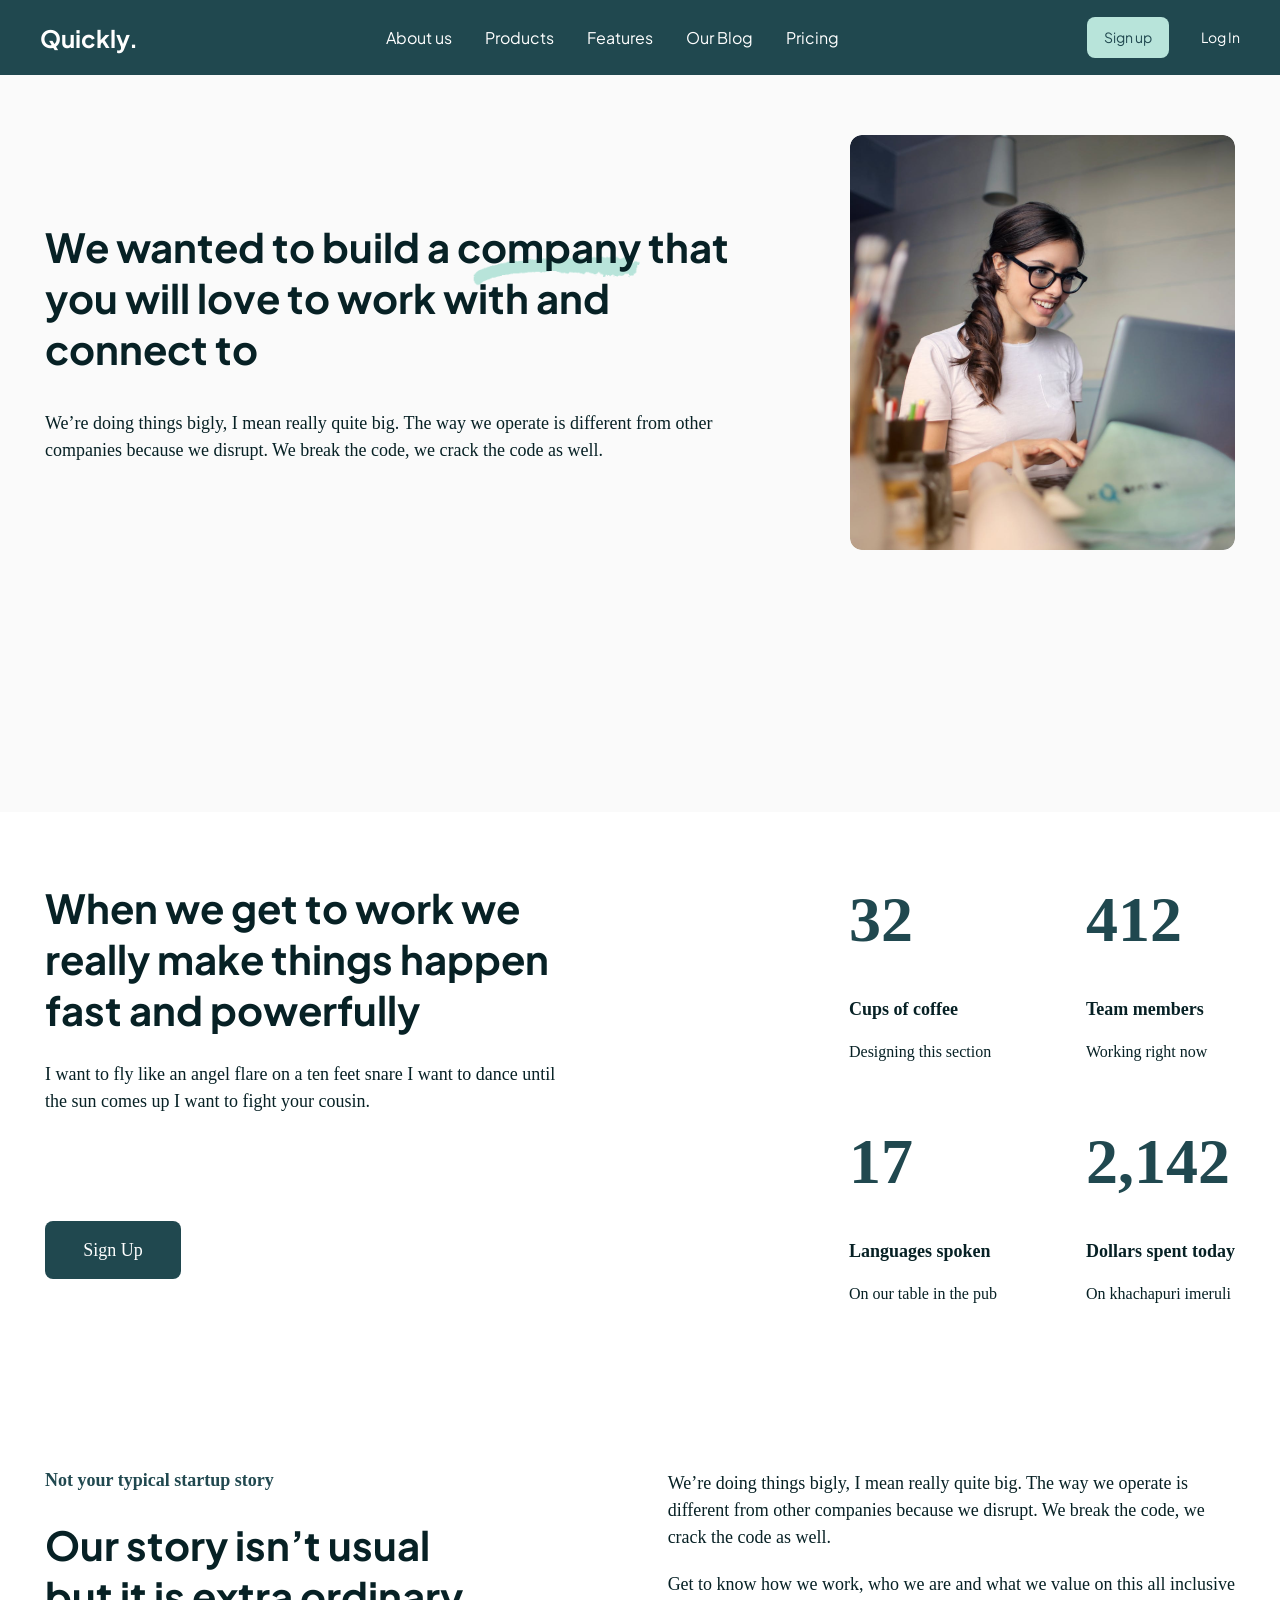
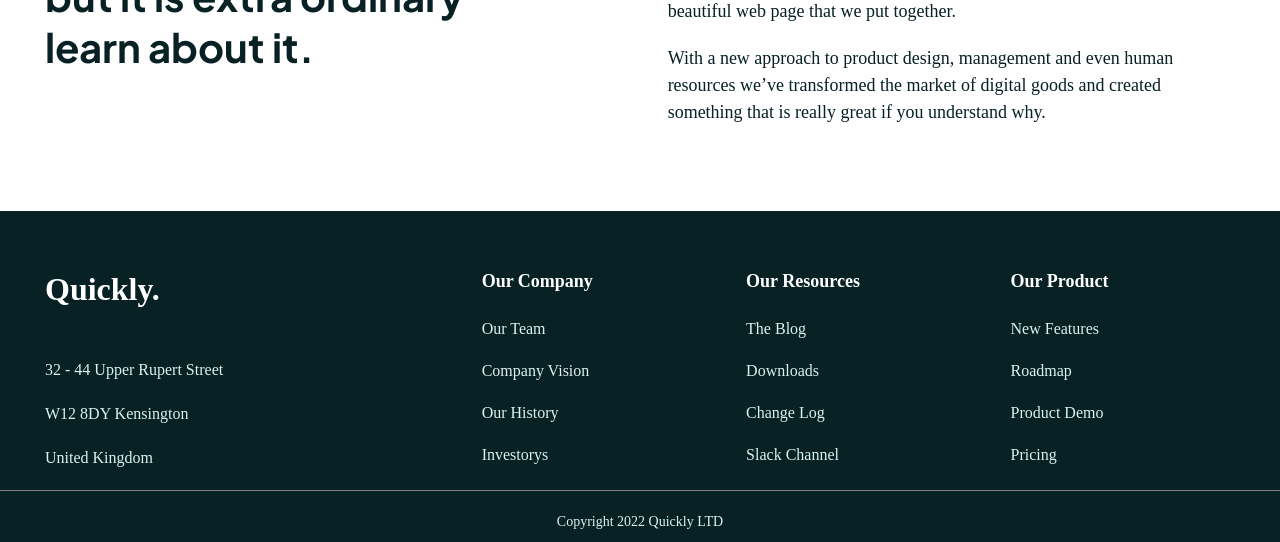
==== about_us.html @ c5768894 "add/last_rectangle" ====
<!DOCTYPE html>
<html lang="en">
<head>
    <meta charset="UTF-8">
    <meta name="viewport" content="width=device-width, initial-scale=1.0">
    <title>About Us</title>
    <link rel="stylesheet" href="./assets/styles/index.css">
    <link rel="stylesheet" href="./assets/styles/scc/about_us.css">
    <link rel="stylesheet" href="./assets/styles/media_about.css">
</head>
<body>
    <header class="header" id="header">
      <div class="header_container flex">
        <a href="./index.html" class="header_logo">Quickly.</a>
        <nav class="header_nav">
          <ul class="header_menu flex">
            <li class="header_link"><a href="./about_us.html" >About us</a></li>
            <li class="header_link"><a href="#" >Products</a></li>
            <li class="header_link"><a href="./feature.html" >Features</a></li>
            <li class="header_link"><a href="#">Our Blog</a></li>
            <li class="header_link"><a href="./pricing.html" >Pricing</a></li>
          </ul>
        </nav>
        <div>
            <button class="header_signup_btn"><a href="./sign_up.html" >Sign up</a></button>
            <button class="header_login_btn"><a href="./sign_in.html" >Log In</a></button>
        </div>
      </div>
    </header>

    <main>
        <section class="hero">
            <div class="container">
                 <div class="hero_content">
                    <h1 class="second_title">We wanted to build a <span class="underline">company</span> that you will love to work with and connect to</h1>
                    <p class="hero_desc">We’re doing things bigly, I mean really quite big. The way we operate is different from other companies because we disrupt. We break the code, we crack the code as well. </p>
                </div>
                <img class="hero_img" src="./assets/media/hero_image.webp" alt="image oh girl with laptop in cafe">
            </div>
        </section>
        <section class="divider">
            <div class="divider_img">
            </div>
        </section>
        <section class="stats">
            <div class="container">
                <div class="stats_content">
                    <div class="stats_text">
                        <h2 class="second_title">When we get to work we really make things happen fast and powerfully</h2>
                        <p class="stats_descript">I want to fly like an angel flare on a ten feet snare I want to dance until the sun comes up I want to fight your cousin.</p>
                        <button class="stats_btn">Sign Up</button>
                    </div>
                    <div class="stats_numbers">
                        <div class="stat">
                            <p class="stat_number">32</p>
                            <p class="stat_title">Cups of coffee</p>
                            <p class="stat_desc">Designing this section</p>
                        </div>
                        <div class="stat">
                            <p class="stat_number">412</p>
                            <p class="stat_title">Team members</p>
                            <p class="stat_desc">Working right now</p>
                        </div>
                        <div class="stat">
                            <p class="stat_number">17</p>
                            <p class="stat_title">Languages spoken</p>
                            <p class="stat_desc">On our table in the pub</p>
                        </div>
                        <div class="stat">
                            <p class="stat_number">2,142</p>
                            <p class="stat_title">Dollars spent today</p>
                            <p class="stat_desc">On khachapuri imeruli</p>
                        </div>
                    </div>
                </div>
            </div>
        </section>
        <section class="heading">
            <div class="container">
                <div class="heading_subject">
                    <div class="text_left">
                        <p class="head_story">Not your typical startup story</p>
                        <h2 class="second_title">Our story isn’t usual
                            but it is extra ordinary
                            learn about it.
                        </h2>
                    </div>

                    <div class="text_right">
                        <p>We’re doing things bigly, I mean really quite big. The way we operate is <br>different from other companies because we disrupt. We break the code, we <br>crack the code as well.</p>
                        <p>Get to know how we work, who we are and what we value on this all inclusive <br>beautiful web page that we put together.</p>
                        <p>With a new approach to product design, management and even human <br>resources we’ve transformed the market  of digital goods and created <br>something that is really great if you understand why.</p>
                    </div>
                </div>
            </div>
        </section>
        <section class="mood_gallery">
            
        </section>
    </main>


       <footer class="footer" id="footer">
                <div class="container footer__container">
                    <div class="footer__info">
                        <a href="#" class="footer__logo">
                        Quickly.
                        </a>
                        <p class="footer__address">32  - 44 Upper Rupert Street</p>
                        <p class="footer__address">W12 8DY Kensington</p>
                        <p class="footer__address">United Kingdom</p>
                    </div>
                    <div class="footer__links">
                        <div class="footer__columns">
                        <h4 class="footer__title">Our Company</h4>
                        <ul class="footer__list">
                            <li class="footer__item"><a href="#">Our Team</a></li>
                            <li class="footer__item"><a href="#">Company Vision</a></li>
                            <li class="footer__item"><a href="#">Our History</a></li>
                            <li class="footer__item"><a href="#">Investorys</a></li>
                          
                        </ul>
                        </div>
                              <div class="footer__columns">
                        <h4 class="footer__title">Our Resources</h4>
                        <ul class="footer__list">
                            <li class="footer__item"><a href="#">The Blog</a></li>
                            <li class="footer__item"><a href="#">Downloads</a></li>
                            <li class="footer__item"><a href="#">Change Log</a></li>
                            <li class="footer__item"><a href="#">Slack Channel</a></li>
                          
                        </ul>
                        </div>
                        <div class="footer__columns">
                        <h4 class="footer__title">Our Product</h4>
                        <ul class="footer__list">
                            <li class="footer__item"><a href="#">New Features</a></li>
                            <li class="footer__item"><a href="#">Roadmap</a></li>
                            <li class="footer__item"><a href="#">Product Demo</a></li>
                            <li class="footer__item"><a href="#">Pricing</a></li>
                          
                        </ul>
                        </div>
                   
                    
                </div>
                 </div>
                    <div class="footer__bottom">
                        <p class="footer__copy">Copyright 2022 Quickly LTD</p>
                                   </div>
                               </footer>
</body>
</html>
---- assets/styles/index.css ----
@import url("./reset.css");
@import url("./font.css");
@import url("./var.css");
@import url("./scc/main.css");
/* @import url("./scc/home.css"); */
/* @import url("./scc/about_us.css"); */
/* @import url("./scc/pricing.css"); */
/* @import url("./scc/feature.css"); */
/* @import url("./scc/modals.css"); */
/* @import url("./media.css"); */
---- assets/styles/scc/about_us.css ----
/* ABOUT__US */

.hero {
    min-height: 70vh;
    background: var(--pale-grey);
}
.hero .container {
    display: flex;
    align-items: center;
    justify-content: space-between;
    gap: 120px;
    padding-top:60px;
}
.underline {
    position: relative;
    z-index: 1;
    display: inline-block;
}
.underline::after {
    content: "";
    position: absolute;
    left: 0;
    bottom: -30px;
    width: 202px;
    height: 63px;
    background-image: url('../../media/underline_text.svg');
    background-size: contain;
    background-repeat: no-repeat;
    z-index: -1;
}

.hero_desc {
    font-family: var(--font-family);
    font-weight: 400;
    font-size: 18px;
    line-height: 150%;
    color: var(--dark);
    padding-top: 36px;
}
.hero_img {
    /* padding-top: 60px; */
    border-radius: 12px;
    width: 385px;
    height: 415px;
}


.divider_img {
    position: relative;
    margin-top: 87px;
}
.divider_img::after {
    content: "";
    position: absolute;
    left: 0;
    bottom: -20px;
    width: 100%;
    height: 107px;
    background: var(--pale-grey);
    background-image: url('../../media/hero_divider.svg');
    background-size: cover;
    background-repeat: no-repeat;
}


.stats {
    padding: 90px 0 75px;
}
.stats_content {
    display: flex;
    justify-content: space-between;
    align-items: flex-start;
    gap:116px;
}

.stats_text {
    max-width: 520px;
    display: flex;
    flex-direction: column;
    gap: 26px;
}
.stats_descript {
    font-family: var(--font-family);
    font-weight: 400;
    font-size: 18px;
    line-height: 150%;
    color: var(--dark);
    margin-bottom: 80px;
}
.stats_btn{
    border-radius: 8px;
    width: 136px;
    height: 58px;
    background: var(--dark-green);
    font-family: var(--font-family);
    font-weight: 400;
    font-size: 18px;
    line-height: 150%;
    color: var(--white);
}
.stats_numbers {
    display: grid;
    grid-template-columns: repeat(2, 1fr);
    column-gap: 88px;
    row-gap: 60px;
}
.stat {
  display: flex;
  flex-direction: column;
  gap:8px;
}
.stat_number {
    font-family: var(--font-family);
    font-weight: 700;
    font-size: 64px;
    line-height: 120%;
    color: var(--dark-green);
    margin-bottom: 32px;
}
.stat_title {
    font-family: var(--font-family);
    font-weight: 700;
    font-size: 18px;
    color: var(--dark);
    margin-bottom: 12px;
}
.stat_desc {
    font-family: var(--font-family);
    font-weight: 400;
    font-size: 16px;
    line-height: 150%;
    color: var(--dark);
}


.heading {
    padding: 89px 0 85px ;
}
.heading_subject {
    display: flex;
    justify-content: space-between;
    align-items: flex-start;
    gap:37px;
}
.text_left {
    max-width: 450px;
    display: flex;
    flex-direction: column;
}
.head_story {
    font-family: var(--font-family);
    font-weight: 700;
    font-size: 18px;
    color: var(--dark-green);
    margin-bottom: 28px;
}
.text_right {
    max-width: 950px;
}
.text_right p {
    font-family: var(--font-family);
    font-weight: 400;
    font-size: 18px;
    line-height: 150%;
    color: var(--dark);
    margin-bottom:20px;
}
.text_right p:last-child {
    margin-bottom: 0;
}


/* ABOUT__US */
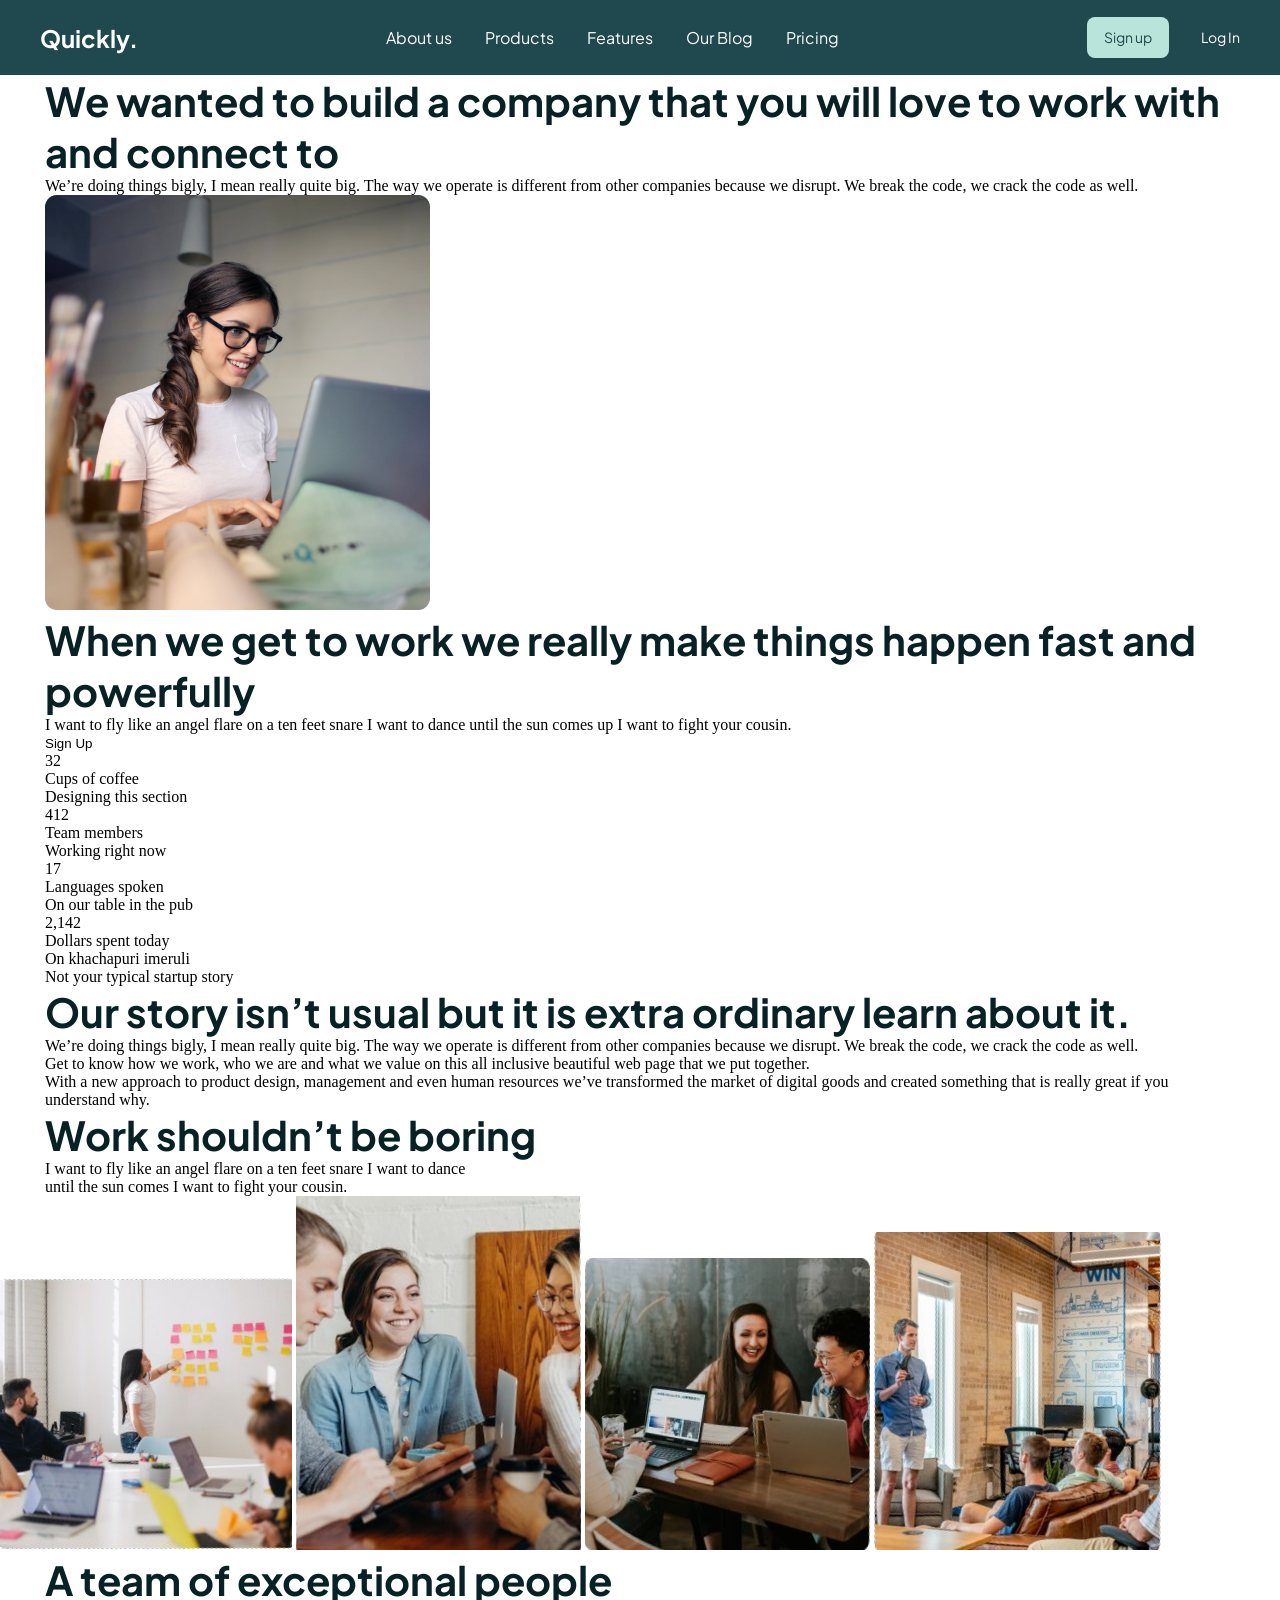
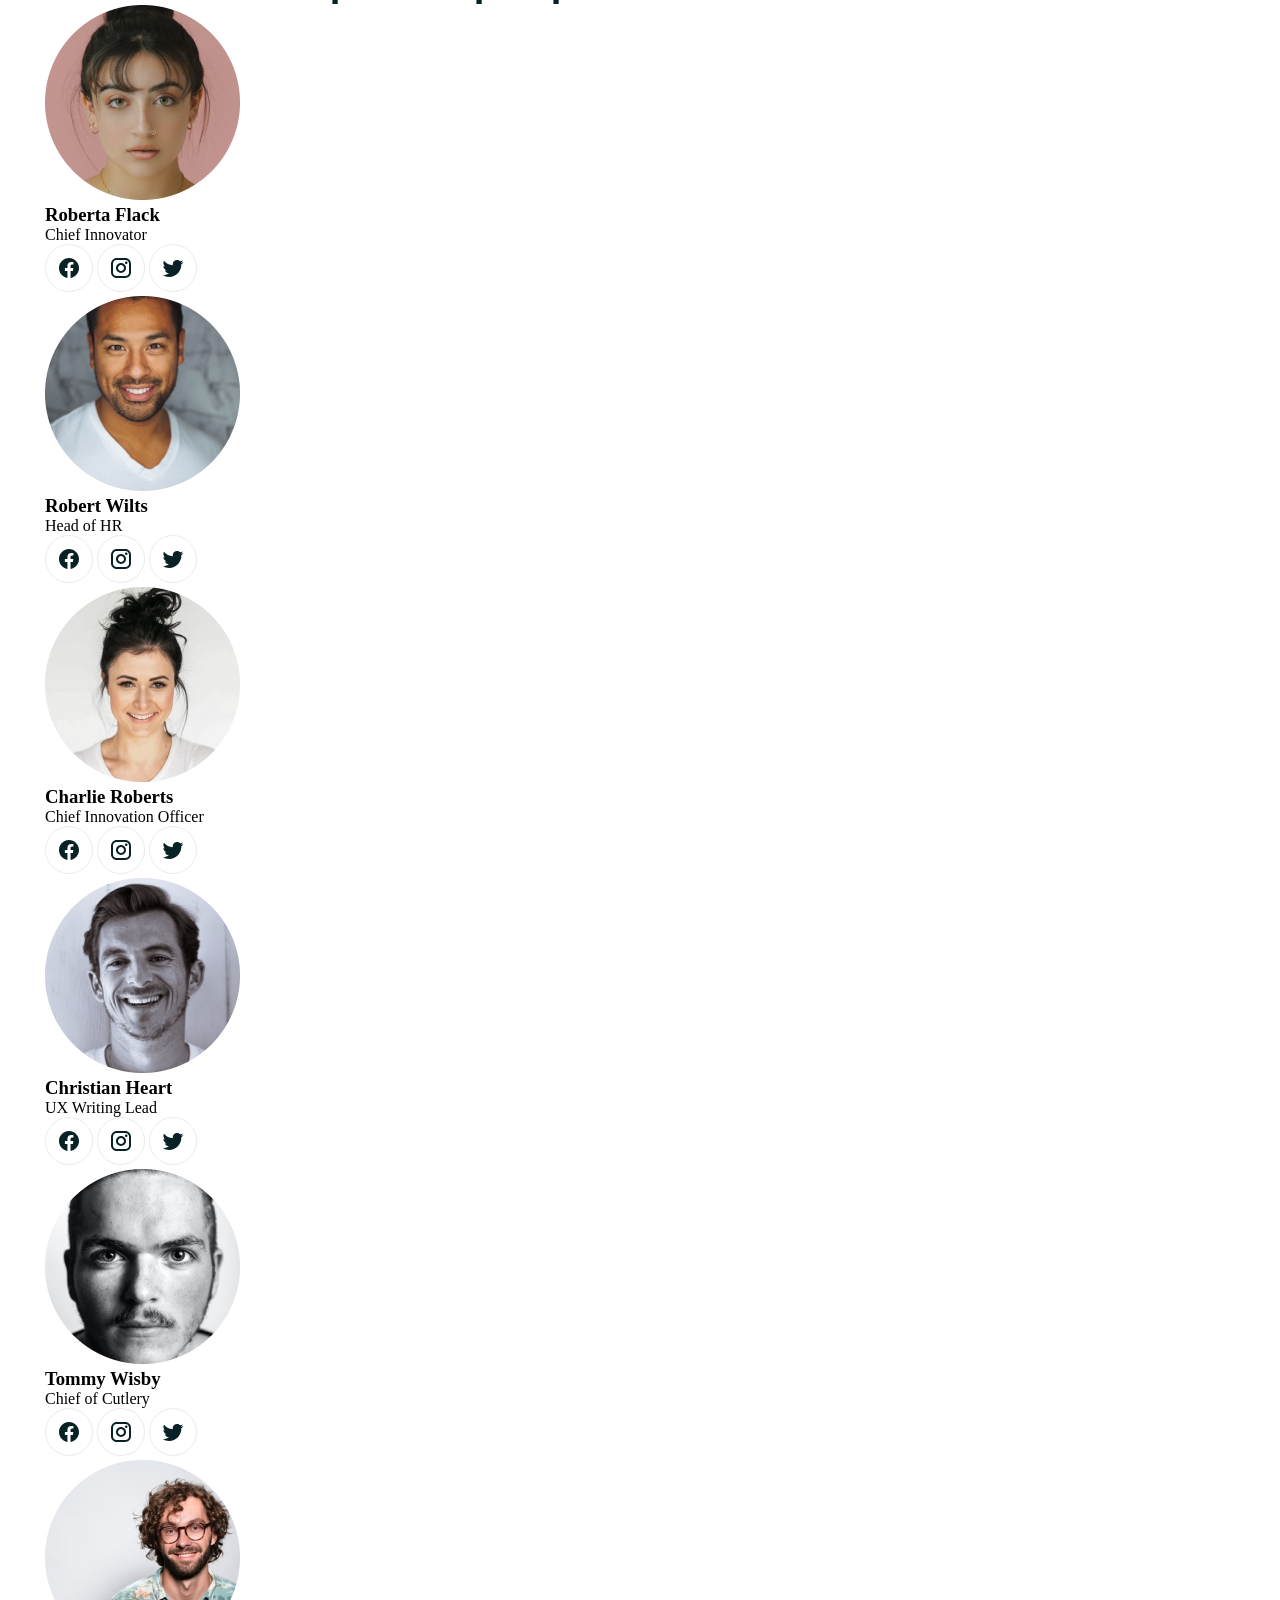
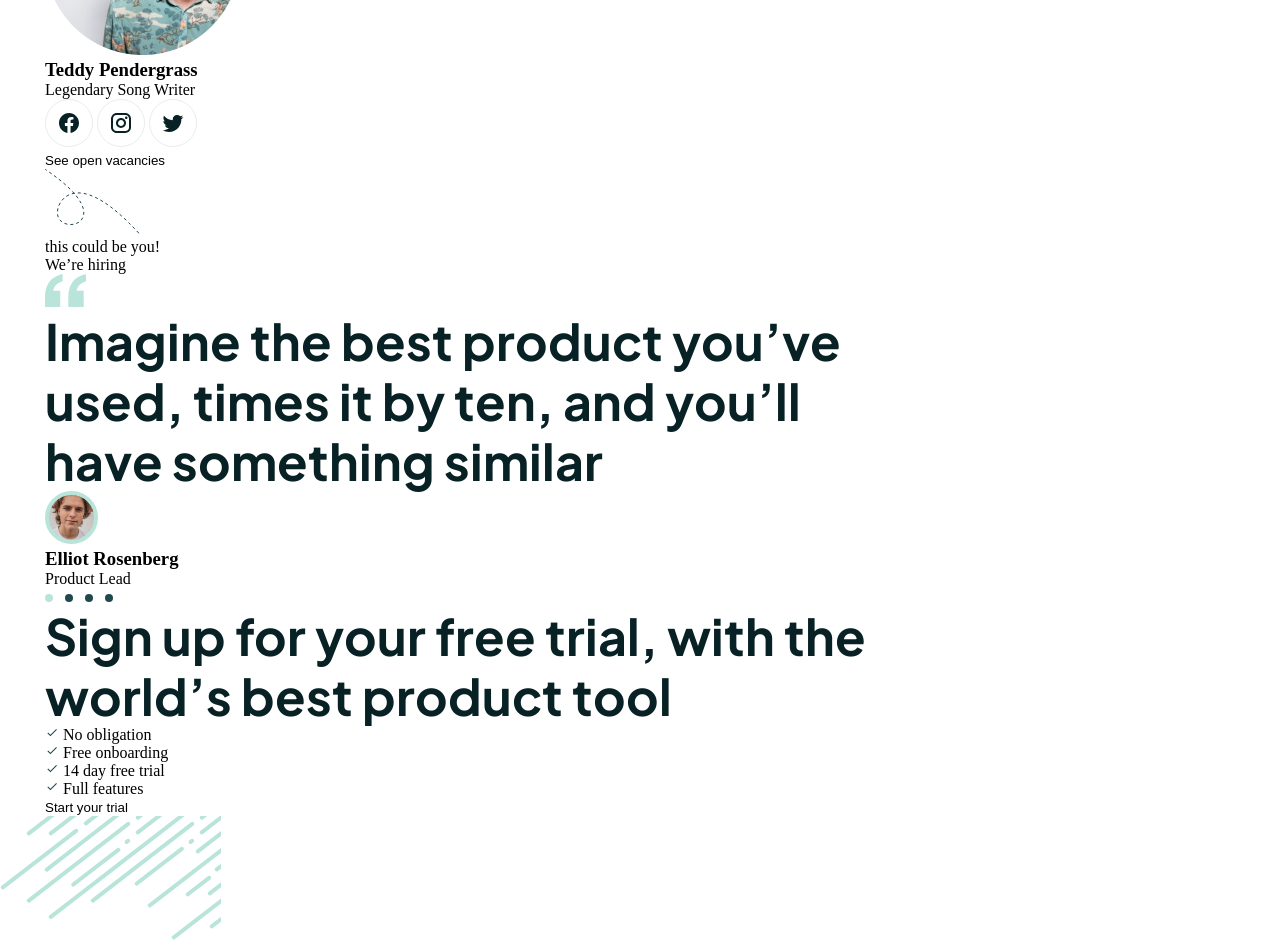
==== commit 49141970: "add new branch" ====
--- a/about_us.html
+++ b/about_us.html
@@ -5,13 +5,11 @@
     <meta name="viewport" content="width=device-width, initial-scale=1.0">
     <title>About Us</title>
     <link rel="stylesheet" href="./assets/styles/index.css">
-    <link rel="stylesheet" href="./assets/styles/scc/about_us.css">
-    <link rel="stylesheet" href="./assets/styles/media_about.css">
 </head>
 <body>
     <header class="header" id="header">
       <div class="header_container flex">
-        <a href="./index.html" class="header_logo">Quickly.</a>
+        <a href="./home.html" class="header_logo">Quickly.</a>
         <nav class="header_nav">
           <ul class="header_menu flex">
             <li class="header_link"><a href="./about_us.html" >About us</a></li>
@@ -31,45 +29,46 @@
     <main>
         <section class="hero">
             <div class="container">
-                 <div class="hero_content">
-                    <h1 class="second_title">We wanted to build a <span class="underline">company</span> that you will love to work with and connect to</h1>
-                    <p class="hero_desc">We’re doing things bigly, I mean really quite big. The way we operate is different from other companies because we disrupt. We break the code, we crack the code as well. </p>
-                </div>
-                <img class="hero_img" src="./assets/media/hero_image.webp" alt="image oh girl with laptop in cafe">
+                <div class="hero_contain">
+                    <div class="hero_text">
+                        <h1 class="second_title">We wanted to build a <span class="underline">company</span> that you will love to work with and connect to</h1>
+                        <p class="page_p">We’re doing things bigly, I mean really quite big. The way we operate is different from other companies because we disrupt. We break the code, we crack the code as well. </p>
+                    </div>
+                     <img class="hero_img" src="./assets/media/hero_image.webp" alt="image oh girl with laptop in cafe">
+                </div>
             </div>
         </section>
         <section class="divider">
-            <div class="divider_img">
-            </div>
+            <div class="div"></div>
         </section>
         <section class="stats">
             <div class="container">
                 <div class="stats_content">
                     <div class="stats_text">
                         <h2 class="second_title">When we get to work we really make things happen fast and powerfully</h2>
-                        <p class="stats_descript">I want to fly like an angel flare on a ten feet snare I want to dance until the sun comes up I want to fight your cousin.</p>
-                        <button class="stats_btn">Sign Up</button>
+                        <p class="page_p">I want to fly like an angel flare on a ten feet snare I want to dance until the sun comes up I want to fight your cousin.</p>
+                        <button class="stats_btn"><a href="./sign_up.html">Sign Up</a></button>
                     </div>
                     <div class="stats_numbers">
                         <div class="stat">
                             <p class="stat_number">32</p>
                             <p class="stat_title">Cups of coffee</p>
-                            <p class="stat_desc">Designing this section</p>
+                            <p class="page_p">Designing this section</p>
                         </div>
                         <div class="stat">
                             <p class="stat_number">412</p>
                             <p class="stat_title">Team members</p>
-                            <p class="stat_desc">Working right now</p>
+                            <p class="page_p">Working right now</p>
                         </div>
                         <div class="stat">
                             <p class="stat_number">17</p>
                             <p class="stat_title">Languages spoken</p>
-                            <p class="stat_desc">On our table in the pub</p>
+                            <p class="page_p">On our table in the pub</p>
                         </div>
                         <div class="stat">
                             <p class="stat_number">2,142</p>
                             <p class="stat_title">Dollars spent today</p>
-                            <p class="stat_desc">On khachapuri imeruli</p>
+                            <p class="page_p">On khachapuri imeruli</p>
                         </div>
                     </div>
                 </div>
@@ -80,74 +79,261 @@
                 <div class="heading_subject">
                     <div class="text_left">
                         <p class="head_story">Not your typical startup story</p>
-                        <h2 class="second_title">Our story isn’t usual
-                            but it is extra ordinary
-                            learn about it.
+                        <h2 class="second_title">Our story isn’t usual but it is extra ordinary learn about it.
                         </h2>
                     </div>
 
-                    <div class="text_right">
-                        <p>We’re doing things bigly, I mean really quite big. The way we operate is <br>different from other companies because we disrupt. We break the code, we <br>crack the code as well.</p>
-                        <p>Get to know how we work, who we are and what we value on this all inclusive <br>beautiful web page that we put together.</p>
-                        <p>With a new approach to product design, management and even human <br>resources we’ve transformed the market  of digital goods and created <br>something that is really great if you understand why.</p>
-                    </div>
-                </div>
-            </div>
-        </section>
-        <section class="mood_gallery">
-            
+                    <div class="text_right page_p">
+                        <p>We’re doing things bigly, I mean really quite big. The way we operate is different from other companies because we disrupt. We break the code, we crack the code as well.</p>
+                        <p>Get to know how we work, who we are and what we value on this all inclusive beautiful web page that we put together.</p>
+                        <p>With a new approach to product design, management and even human resources we’ve transformed the market  of digital goods and created something that is really great if you understand why.</p>
+                    </div>
+                </div>
+            </div>
+        </section>
+        <section class="mood">
+            <div class="container">
+                <div class="mood_gallery">
+                    <h2 class="second_title">Work shouldn’t be boring</h2>
+                    <p class="page_p">I want to fly like an angel flare on a ten feet snare I want to dance <br>until the sun comes I want to fight your cousin.</p>
+                </div>
+            </div>
+             <div class="mood_img">
+                        <img class='gallery img-1' src="./assets/media/gallery_image1.jpg" alt="image of girl on board">
+                        <img class='gallery img-2' src="./assets/media/gallery_image2.jpg" alt="a group of girls discussing something">
+                        <img class='gallery img-3' src="./assets/media/gallery_image3.jpg" alt="a group of people discussing something at work">
+                        <img class='gallery img-4' src="./assets/media/gallery_image4.jpg" alt="a man speaks in front of colleagues">
+            </div>
+           
+        </section>
+        <section class="divider sec"></section>
+        <section class="team" id="team">
+             <div class="container">
+                  <div class="team_contain">
+                        <div class="team_head">
+                        <h2 class="second_title">A team of exceptional people</h2>
+                        </div>
+                        <div class="team_grid">
+                        <article class="team_card">
+                                <div class="team_photo">
+                                    <img src="./assets/media/team_img1.webp" alt="Roberta Flack">
+                                </div>
+                                <h3 class="team_name">Roberta Flack</h3>
+                                <p class="page_p">Chief Innovator</p>
+                                
+                                <div class="social_links">
+                                    <a href="#" aria-label="Facebook"><img src="./assets/media/social_btn-Facebook.svg" alt="link facebook"></a>
+                                    <a href="#" aria-label="Instagram"><img src="./assets/media/social_btn-Instagram.svg" alt="link instagram"></a>
+                                    <a href="#" aria-label="Twitter"><img src="./assets/media/social_btn-X.svg" alt="link twitter"></a>
+                                </div>
+                        </article>
+                    
+                        <article class="team_card">
+                                <div class="team_photo">
+                                    <img src="./assets/media/team_img2.webp" alt="Robert Wilts">
+                                </div>
+                                <h3 class="team_name">Robert Wilts</h3>
+                                <p class="page_p">Head of HR</p>
+                                
+                                <div class="social_links">
+                                    <a href="#" aria-label="Facebook"><img src="./assets/media/social_btn-Facebook.svg" alt="link facebook"></a>
+                                    <a href="#" aria-label="Instagram"><img src="./assets/media/social_btn-Instagram.svg" alt="link instagram"></a>
+                                    <a href="#" aria-label="Twitter"><img src="./assets/media/social_btn-X.svg" alt="link twitter"></a>
+                                </div>
+                        </article>
+                        
+                        <article class="team_card">
+                                <div class="team_photo">
+                                    <img src="./assets/media/team_img3.webp" alt="Charlie Roberts">
+                                </div>
+                                <h3 class="team_name">Charlie Roberts</h3>
+                                <p class="page_p">Chief Innovation Officer</p>
+                                
+                            <div class="social_links">
+                                    <a href="#" aria-label="Facebook"><img src="./assets/media/social_btn-Facebook.svg" alt="link facebook"></a>
+                                    <a href="#" aria-label="Instagram"><img src="./assets/media/social_btn-Instagram.svg" alt="link instagram"></a>
+                                    <a href="#" aria-label="Twitter"><img src="./assets/media/social_btn-X.svg" alt="link twitter"></a>
+                                </div>
+                        </article>
+                        
+                        <article class="team_card">
+                                <div class="team_photo">
+                                    <img src="./assets/media/team_img4.webp" alt="Christian Heart">
+                                </div>
+                                <h3 class="team_name">Christian Heart</h3>
+                                <p class="page_p">UX Writing Lead</p>
+                                
+                            <div class="social_links">
+                                    <a href="#" aria-label="Facebook"><img src="./assets/media/social_btn-Facebook.svg" alt="link facebook"></a>
+                                    <a href="#" aria-label="Instagram"><img src="./assets/media/social_btn-Instagram.svg" alt="link instagram"></a>
+                                    <a href="#" aria-label="Twitter"><img src="./assets/media/social_btn-X.svg" alt="link twitter"></a>
+                                </div>
+                        </article>
+                        
+                        <article class="team_card">
+                                <div class="team_photo">
+                                    <img src="./assets/media/team_img5.webp" alt="Tommy Wisby">
+                                </div>
+                                <h3 class="team_name">Tommy Wisby</h3>
+                                <p class="page_p">Chief of Cutlery</p>
+                                
+                            <div class="social_links">
+                                    <a href="#" aria-label="Facebook"><img src="./assets/media/social_btn-Facebook.svg" alt="link facebook"></a>
+                                    <a href="#" aria-label="Instagram"><img src="./assets/media/social_btn-Instagram.svg" alt="link instagram"></a>
+                                    <a href="#" aria-label="Twitter"><img src="./assets/media/social_btn-X.svg" alt="link twitter"></a>
+                                </div>
+                        </article>
+                        
+                        <article class="team_card">
+                                <div class="team_photo">
+                                    <img src="./assets/media/team_img6.webp" alt="Teddy Pendergrass">
+                                </div>
+                                <h3 class="team_name">Teddy Pendergrass</h3>
+                                <p class="page_p">Legendary Song Writer</p>
+                                
+                            <div class="social_links">
+                                    <a href="#" aria-label="Facebook"><img src="./assets/media/social_btn-Facebook.svg" alt="link facebook"></a>
+                                    <a href="#" aria-label="Instagram"><img src="./assets/media/social_btn-Instagram.svg" alt="link instagram"></a>
+                                    <a href="#" aria-label="Twitter"><img src="./assets/media/social_btn-X.svg" alt="link twitter"></a>
+                                </div>
+                        </article>
+                         </div>
+                      <button class="team_btn"><a href="#">See open vacancies</a></button>
+                                 <div class="team_end">
+                                    <svg  class='stroke' width="95" height="65" viewBox="0 0 95 65" fill="none" xmlns="http://www.w3.org/2000/svg">
+                                    <path d="M93.9431 64.3076C36.5694 1.6216 16.0652 27.7397 13.0546 38.8246C4.35669 70.8504 83.7096 56.3213 0.27833 0.415366" stroke="#20484F" stroke-dasharray="3 3" />
+                                    </svg>
+                                    <p class="stroke_text">this could be you!<br>We’re hiring</p>
+                                </div>
+                    </div>
+              </div>
+                
+               
+        </section>
+        <section class="quotes">
+            <div class="container">
+                <div class="quotes_desc">
+                    <svg width="41" height="33" viewBox="0 0 41 33" fill="none" xmlns="http://www.w3.org/2000/svg">
+                    <path d="M23.3296 33H38.6901V16.8462H31.6451C32.03 14.5385 33.031 12.5385 34.6479 10.8461C36.2648 9.15384 38.3822 7.99999 41 7.38461V0C35.1484 1.23077 30.7211 3.84615 27.7183 7.84615C24.7925 11.8462 23.3296 16.9231 23.3296 23.0769V33ZM0 33H15.2451V16.8462H8.2C8.58498 14.5385 9.58591 12.5385 11.2028 10.8461C12.8197 9.15384 14.9371 7.99999 17.5549 7.38461V0C11.7803 1.23077 7.39155 3.84615 4.38873 7.84615C1.46291 11.8462 0 16.9231 0 23.0769V33Z" fill="#B8E4DA" />
+                    </svg>
+                    <h2 class="third_title">Imagine the best product you’ve <br>used, times it by ten, and you’ll<br> have something similar</h2>
+                </div>
+                <div class="quotes_card">
+                    <svg width="53" height="53" viewBox="0 0 53 53" fill="none" xmlns="http://www.w3.org/2000/svg" xmlns:xlink="http://www.w3.org/1999/xlink">
+                    <circle cx="26.5" cy="26.5" r="24.5" fill="#C4C4C4" />
+                    <circle cx="26.5" cy="26.5" r="24.5" fill="url(#pattern0_2938_702)" />
+                    <circle cx="26.5" cy="26.5" r="24.5" stroke="#B8E4DA" stroke-width="4" />
+                    <defs>
+                        <pattern id="pattern0_2938_702" patternContentUnits="objectBoundingBox" width="1" height="1">
+                        <use xlink:href="#image0_2938_702" transform="translate(0 -0.25) scale(0.003125)" />
+                        </pattern>
+                        <image id="image0_2938_702" width="320" height="480" preserveAspectRatio="none" xlink:href="[data-uri]" />
+                    </defs>
+                    </svg>
+                    <div class="quot">
+                        <h3>Elliot Rosenberg</h3>
+                        <p class="card_desc">Product Lead</p>
+                    </div>
+                </div>
+                <svg width="68" height="8" viewBox="0 0 68 8" fill="none" xmlns="http://www.w3.org/2000/svg">
+                    <circle cx="4" cy="4" r="3" fill="#B8E4DA" stroke="#B8E4DA" stroke-width="2" />
+                    <circle cx="24" cy="4" r="4" fill="#20484F" />
+                    <circle cx="44" cy="4" r="4" fill="#20484F" />
+                    <circle cx="64" cy="4" r="4" fill="#20484F" />
+                </svg>
+            </div>
+        </section>
+        <section class="mentions">
+            <div class="container">
+                <div class="testi">
+                    <div class="list_item">
+                        <h3 class="third_title">Sign up for your free trial, with the<br> world’s best product tool</h3>
+                        <ul class="custom_list">
+                        <li>
+                            <svg  class='quot_list' width="14" height="14" viewBox="0 0 13 14" fill="none" xmlns="http://www.w3.org/2000/svg">
+                            <g clip-path="url(#clip0_2938_738)">
+                                <path d="M4.90902 8.81998L2.63447 6.54544L1.85992 7.31453L4.90902 10.3636L11.4545 3.81816L10.6854 3.04907L4.90902 8.81998Z" fill="#20484F" />
+                            </g>
+                            <defs>
+                                <clipPath id="clip0_2938_738">
+                                <rect width="13.0909" height="13.0909" fill="white" />
+                                </clipPath>
+                            </defs>
+                            </svg>
+                            No obligation</li>
+                        <li>
+                            <svg  class='quot_list' width="14" height="14" viewBox="0 0 13 14" fill="none" xmlns="http://www.w3.org/2000/svg">
+                            <g clip-path="url(#clip0_2938_738)">
+                                <path d="M4.90902 8.81998L2.63447 6.54544L1.85992 7.31453L4.90902 10.3636L11.4545 3.81816L10.6854 3.04907L4.90902 8.81998Z" fill="#20484F" />
+                            </g>
+                            <defs>
+                                <clipPath id="clip0_2938_738">
+                                <rect width="13.0909" height="13.0909" fill="white" />
+                                </clipPath>
+                            </defs>
+                            </svg>
+                            Free onboarding</li>
+                        <li>
+                            <svg  class='quot_list' width="14" height="14" viewBox="0 0 13 14" fill="none" xmlns="http://www.w3.org/2000/svg">
+                            <g clip-path="url(#clip0_2938_738)">
+                                <path d="M4.90902 8.81998L2.63447 6.54544L1.85992 7.31453L4.90902 10.3636L11.4545 3.81816L10.6854 3.04907L4.90902 8.81998Z" fill="#20484F" />
+                            </g>
+                            <defs>
+                                <clipPath id="clip0_2938_738">
+                                <rect width="13.0909" height="13.0909" fill="white" />
+                                </clipPath>
+                            </defs>
+                            </svg>
+                            14 day free trial</li>
+                        <li>
+                            <svg  class='quot_list' width="14" height="14" viewBox="0 0 13 14" fill="none" xmlns="http://www.w3.org/2000/svg">
+                            <g clip-path="url(#clip0_2938_738)">
+                                <path d="M4.90902 8.81998L2.63447 6.54544L1.85992 7.31453L4.90902 10.3636L11.4545 3.81816L10.6854 3.04907L4.90902 8.81998Z" fill="#20484F" />
+                            </g>
+                            <defs>
+                                <clipPath id="clip0_2938_738">
+                                <rect width="13.0909" height="13.0909" fill="white" />
+                                </clipPath>
+                            </defs>
+                            </svg>
+                            Full features</li>
+                        </ul>
+                    </div>
+                    <button class="quot_btn">Start your trial</button>
+                </div>
+            </div>
+            <div class="decor">
+                 <svg width="221" height="125" viewBox="0 0 221 125" fill="none" xmlns="http://www.w3.org/2000/svg">
+  <rect x="83" y="7.03589" width="96.6213" height="4" rx="2" transform="rotate(-37.6621 83 7.03589)" fill="#B8E4DA" />
+  <rect x="214" y="53.0359" width="96.6213" height="4" rx="2" transform="rotate(-37.6621 214 53.0359)" fill="#B8E4DA" />
+  <rect x="185.002" y="77.8994" width="30.9318" height="4" rx="2" transform="rotate(-37.6621 185.002 77.8994)" fill="#B8E4DA" />
+  <rect y="71.0359" width="96.6213" height="4" rx="2" transform="rotate(-37.6621 0 71.0359)" fill="#B8E4DA" />
+  <rect x="48" y="17.0359" width="96.6213" height="4" rx="2" transform="rotate(-37.6621 48 17.0359)" fill="#B8E4DA" />
+  <rect x="26" y="17.0359" width="96.6213" height="4" rx="2" transform="rotate(-37.6621 26 17.0359)" fill="#B8E4DA" />
+  <rect x="147" y="89.0359" width="96.6213" height="4" rx="2" transform="rotate(-37.6621 147 89.0359)" fill="#B8E4DA" />
+  <rect x="195" y="35.0359" width="96.6213" height="4" rx="2" transform="rotate(-37.6621 195 35.0359)" fill="#B8E4DA" />
+  <rect x="209.002" y="109.899" width="30.9318" height="4" rx="2" transform="rotate(-37.6621 209.002 109.899)" fill="#B8E4DA" />
+  <rect x="171" y="121.036" width="96.6213" height="4" rx="2" transform="rotate(-37.6621 171 121.036)" fill="#B8E4DA" />
+  <rect x="207" y="77.0359" width="96.6213" height="4" rx="2" transform="rotate(-37.6621 207 77.0359)" fill="#B8E4DA" />
+  <rect x="135" y="16.0359" width="96.6213" height="4" rx="2" transform="rotate(-37.6621 135 16.0359)" fill="#B8E4DA" />
+  <rect x="123.845" y="25.5837" width="5.86557" height="4" rx="2" transform="rotate(-37.6621 123.845 25.5837)" fill="#B8E4DA" />
+  <rect x="70.4932" y="68.1641" width="60.8243" height="4" rx="2" transform="rotate(-37.6621 70.4932 68.1641)" fill="#B8E4DA" />
+  <rect x="134" y="67.1638" width="60.8243" height="4" rx="2" transform="rotate(-37.6621 134 67.1638)" fill="#B8E4DA" />
+  <rect x="135" y="1.19629" width="129.617" height="4" rx="2" transform="rotate(-37.6621 135 1.19629)" fill="#B8E4DA" />
+  <rect x="26" y="84.1963" width="129.617" height="4" rx="2" transform="rotate(-37.6621 26 84.1963)" fill="#B8E4DA" />
+  <rect x="48" y="100.45" width="174.222" height="4" rx="2" transform="rotate(-37.6621 48 100.45)" fill="#B8E4DA" />
+  <rect x="199" y="16.0359" width="96.6213" height="4" rx="2" transform="rotate(-37.6621 199 16.0359)" fill="#B8E4DA" />
+  <rect x="187.845" y="25.5837" width="5.86557" height="4" rx="2" transform="rotate(-37.6621 187.845 25.5837)" fill="#B8E4DA" />
+  <rect x="199" y="1.19629" width="129.617" height="4" rx="2" transform="rotate(-37.6621 199 1.19629)" fill="#B8E4DA" />
+  <rect x="90" y="84.1963" width="129.617" height="4" rx="2" transform="rotate(-37.6621 90 84.1963)" fill="#B8E4DA" />
+  <rect x="44" y="53.1963" width="129.617" height="4" rx="2" transform="rotate(-37.6621 44 53.1963)" fill="#B8E4DA" />
+                </svg>
+            </div>
+           
         </section>
     </main>
-
-
-       <footer class="footer" id="footer">
-                <div class="container footer__container">
-                    <div class="footer__info">
-                        <a href="#" class="footer__logo">
-                        Quickly.
-                        </a>
-                        <p class="footer__address">32  - 44 Upper Rupert Street</p>
-                        <p class="footer__address">W12 8DY Kensington</p>
-                        <p class="footer__address">United Kingdom</p>
-                    </div>
-                    <div class="footer__links">
-                        <div class="footer__columns">
-                        <h4 class="footer__title">Our Company</h4>
-                        <ul class="footer__list">
-                            <li class="footer__item"><a href="#">Our Team</a></li>
-                            <li class="footer__item"><a href="#">Company Vision</a></li>
-                            <li class="footer__item"><a href="#">Our History</a></li>
-                            <li class="footer__item"><a href="#">Investorys</a></li>
-                          
-                        </ul>
-                        </div>
-                              <div class="footer__columns">
-                        <h4 class="footer__title">Our Resources</h4>
-                        <ul class="footer__list">
-                            <li class="footer__item"><a href="#">The Blog</a></li>
-                            <li class="footer__item"><a href="#">Downloads</a></li>
-                            <li class="footer__item"><a href="#">Change Log</a></li>
-                            <li class="footer__item"><a href="#">Slack Channel</a></li>
-                          
-                        </ul>
-                        </div>
-                        <div class="footer__columns">
-                        <h4 class="footer__title">Our Product</h4>
-                        <ul class="footer__list">
-                            <li class="footer__item"><a href="#">New Features</a></li>
-                            <li class="footer__item"><a href="#">Roadmap</a></li>
-                            <li class="footer__item"><a href="#">Product Demo</a></li>
-                            <li class="footer__item"><a href="#">Pricing</a></li>
-                          
-                        </ul>
-                        </div>
-                   
-                    
-                </div>
-                 </div>
-                    <div class="footer__bottom">
-                        <p class="footer__copy">Copyright 2022 Quickly LTD</p>
-                                   </div>
-                               </footer>
+    <footer>
+        
+    </footer>
 </body>
 </html>
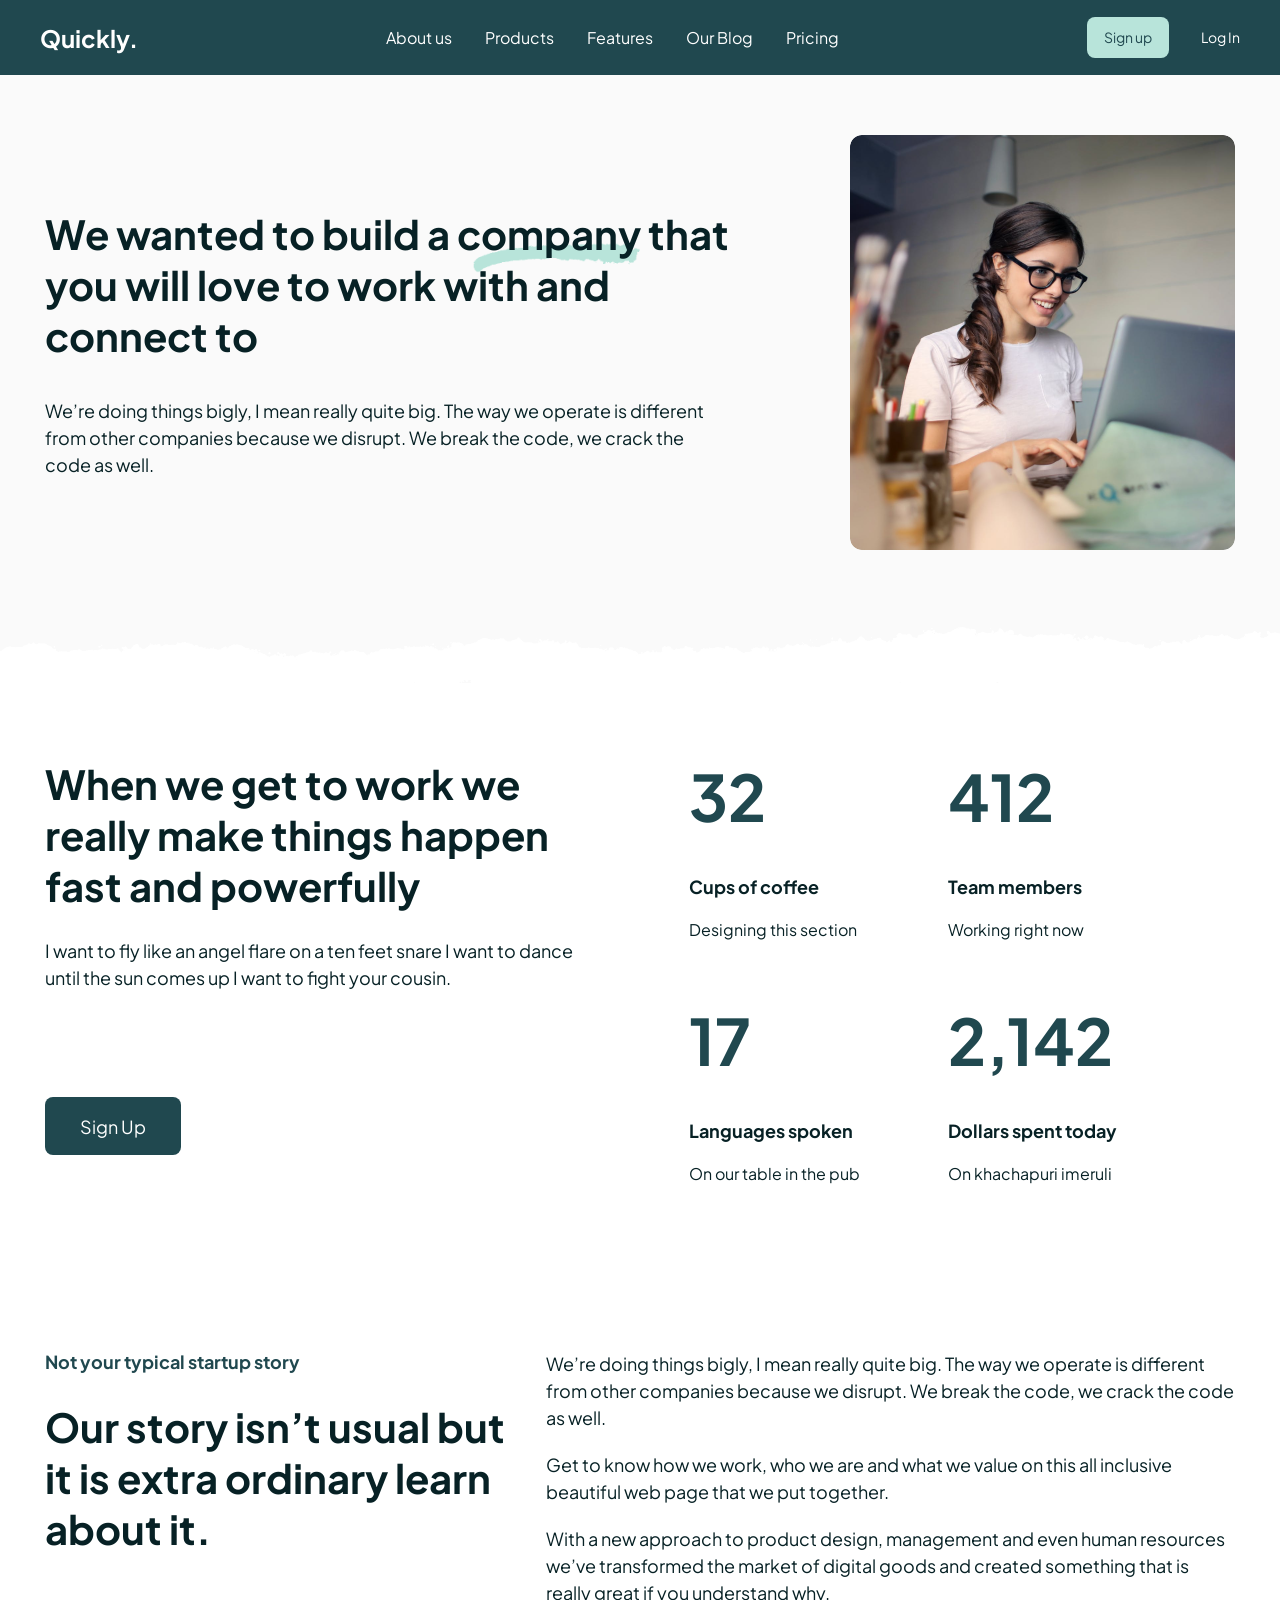
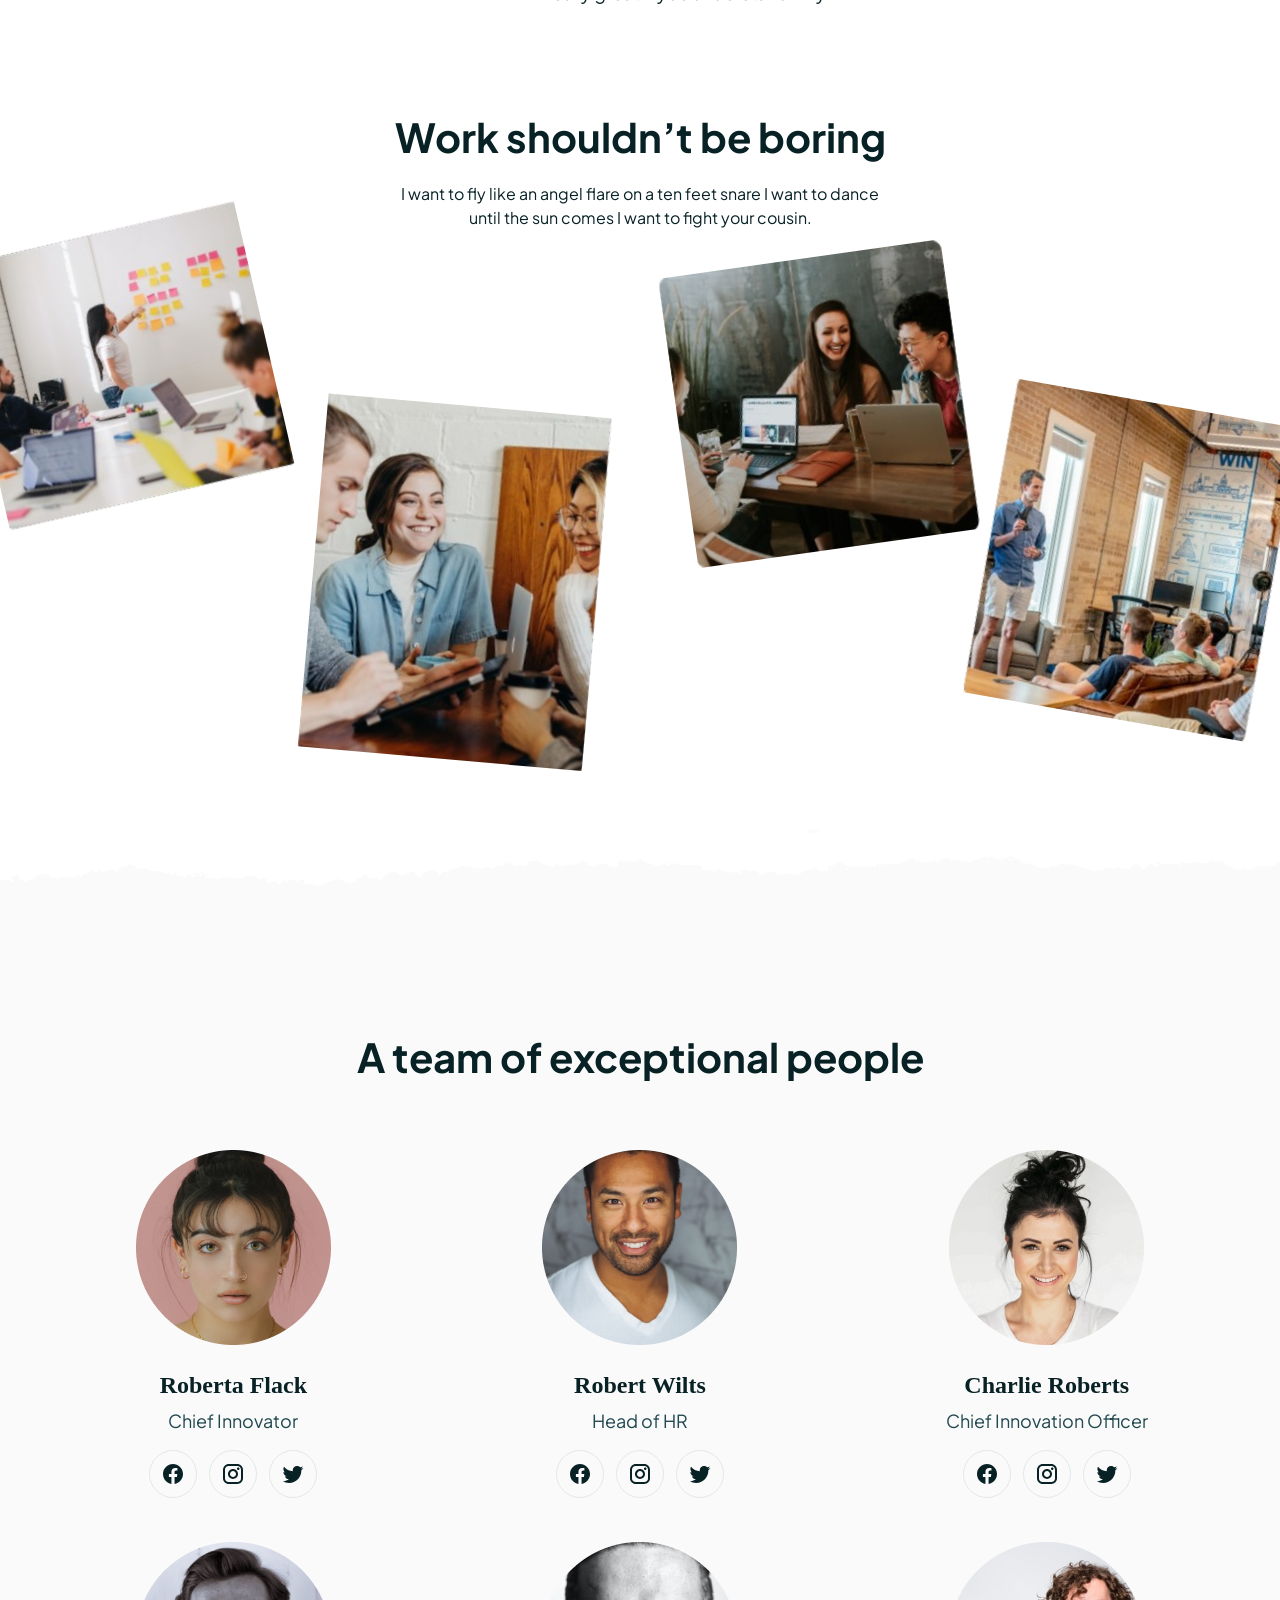
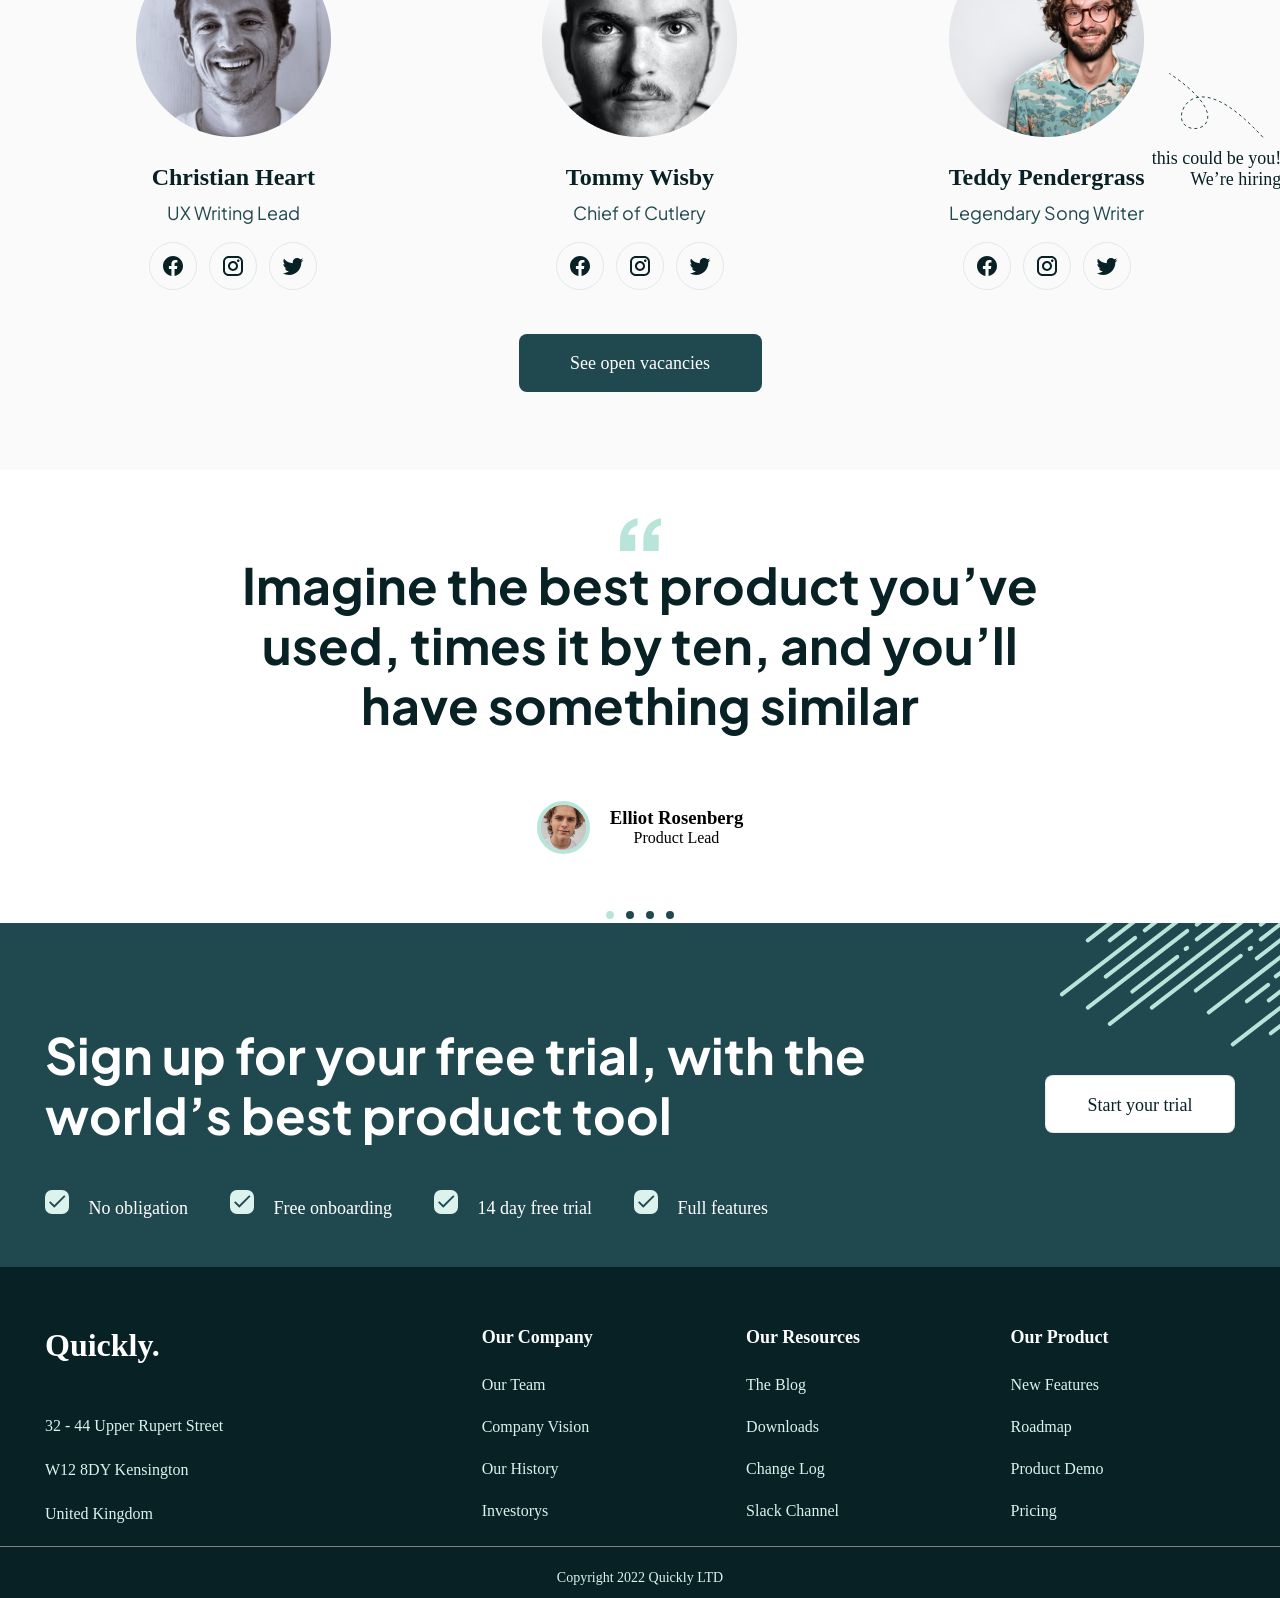
==== commit 31c945d4: "Merge branch 'master' into about_us" ====
--- a/about_us.html
+++ b/about_us.html
@@ -5,11 +5,13 @@
     <meta name="viewport" content="width=device-width, initial-scale=1.0">
     <title>About Us</title>
     <link rel="stylesheet" href="./assets/styles/index.css">
+    <link rel="stylesheet" href="./assets/styles/scc/about_us.css">
+    <link rel="stylesheet" href="./assets/styles/media_about.css">
 </head>
 <body>
     <header class="header" id="header">
       <div class="header_container flex">
-        <a href="./home.html" class="header_logo">Quickly.</a>
+        <a href="./index.html" class="header_logo">Quickly.</a>
         <nav class="header_nav">
           <ul class="header_menu flex">
             <li class="header_link"><a href="./about_us.html" >About us</a></li>
@@ -29,13 +31,15 @@
     <main>
         <section class="hero">
             <div class="container">
+
                 <div class="hero_contain">
                     <div class="hero_text">
                         <h1 class="second_title">We wanted to build a <span class="underline">company</span> that you will love to work with and connect to</h1>
                         <p class="page_p">We’re doing things bigly, I mean really quite big. The way we operate is different from other companies because we disrupt. We break the code, we crack the code as well. </p>
                     </div>
                      <img class="hero_img" src="./assets/media/hero_image.webp" alt="image oh girl with laptop in cafe">
-                </div>
+
+                 
             </div>
         </section>
         <section class="divider">
@@ -332,8 +336,59 @@
            
         </section>
     </main>
-    <footer>
-        
-    </footer>
+
+
+
+
+<footer class="footer" id="footer">
+                <div class="container footer__container">
+                    <div class="footer__info">
+                        <a href="#" class="footer__logo">
+                        Quickly.
+                        </a>
+                        <p class="footer__address">32  - 44 Upper Rupert Street</p>
+                        <p class="footer__address">W12 8DY Kensington</p>
+                        <p class="footer__address">United Kingdom</p>
+                    </div>
+                    <div class="footer__links">
+                        <div class="footer__columns">
+                        <h4 class="footer__title">Our Company</h4>
+                        <ul class="footer__list">
+                            <li class="footer__item"><a href="#">Our Team</a></li>
+                            <li class="footer__item"><a href="#">Company Vision</a></li>
+                            <li class="footer__item"><a href="#">Our History</a></li>
+                            <li class="footer__item"><a href="#">Investorys</a></li>
+                          
+                        </ul>
+                        </div>
+                              <div class="footer__columns">
+                        <h4 class="footer__title">Our Resources</h4>
+                        <ul class="footer__list">
+                            <li class="footer__item"><a href="#">The Blog</a></li>
+                            <li class="footer__item"><a href="#">Downloads</a></li>
+                            <li class="footer__item"><a href="#">Change Log</a></li>
+                            <li class="footer__item"><a href="#">Slack Channel</a></li>
+                          
+                        </ul>
+                        </div>
+                        <div class="footer__columns">
+                        <h4 class="footer__title">Our Product</h4>
+                        <ul class="footer__list">
+                            <li class="footer__item"><a href="#">New Features</a></li>
+                            <li class="footer__item"><a href="#">Roadmap</a></li>
+                            <li class="footer__item"><a href="#">Product Demo</a></li>
+                            <li class="footer__item"><a href="#">Pricing</a></li>
+                          
+                        </ul>
+                        </div>
+                   
+                    
+                </div>
+                 </div>
+                    <div class="footer__bottom">
+                        <p class="footer__copy">Copyright 2022 Quickly LTD</p>
+                                   </div>
+                               </footer>
+
 </body>
 </html>
--- a/assets/styles/scc/about_us.css
+++ b/assets/styles/scc/about_us.css
@@ -0,0 +1,398 @@
+.page_p {
+    font-family: var(--primary-font);
+    font-weight: 400;
+    font-size: 18px;
+    line-height: 150%;
+    color: var(--dark);
+}
+
+
+/* ABOUT__US */
+
+
+/* HERO */
+.hero {
+    background: var(--pale-grey);
+    padding: 60px 0 26px;
+}
+.hero_contain {
+    display: flex;
+    align-items: center;
+    justify-content: space-between;
+    gap: 120px;
+}
+.hero_text {
+    max-width: 693px;
+}
+.hero_text .second_title{
+    margin-bottom: 36px;
+}
+
+.underline {
+    position: relative;
+    z-index: 1;
+    display: inline-block;
+}
+.underline::after {
+    content: "";
+    position: absolute;
+    left: 0;
+    bottom: -30px;
+    width: 202px;
+    height: 63px;
+    background-image: url('../../media/underline_text.svg');
+    background-size: contain;
+    background-repeat: no-repeat;
+    z-index: -1;
+}
+
+
+.hero_img {
+    /* padding-top: 60px; */
+    border-radius: 12px;
+    width: 385px;
+    height: 415px;
+}
+/* HERO */
+
+/* DIVIDER */
+.divider {
+    position: relative;
+    z-index: 1;
+    height: 107px;
+}
+.divider::after {
+    content: '';
+    position: absolute;
+    bottom: 0;
+    left: 0;
+    width: 100%;
+    height: 107px;
+    background: var(--pale-grey);
+    background-image: url('../../media/hero_divider.webp');
+    z-index: -1;
+}
+/* DIVIDER */
+
+
+
+/* STATS */
+.stats {
+    padding: 75px 0;
+}
+.stats_content {
+    display: flex;
+    align-items: flex-start;
+    column-gap:116px;
+}
+
+.stats_text {
+    max-width: 528px;
+    display: flex;
+    flex-direction: column;
+    gap: 26px;
+}
+.stats_btn{
+    margin-top: 80px;
+    border-radius: 8px;
+    width: 136px;
+    height: 58px;
+    background: var(--dark-green);
+    font-family: var(--primary-font);
+    font-weight: 400;
+    font-size: 18px;
+    line-height: 150%;
+    color: var(--white);
+}
+.stats_numbers {
+    display: grid;
+    grid-template-columns: repeat(2, 1fr);
+    gap:60px 88px;
+}
+
+.stat {
+  display: flex;
+  flex-direction: column;
+  gap:8px;
+}
+.stat_number {
+    font-family: var(--primary-font);
+    font-weight: 700;
+    font-size: 64px;
+    line-height: 120%;
+    color: var(--dark-green);
+    margin-bottom: 32px;
+}
+.stat_title {
+    font-family: var(--primary-font);
+    font-weight: 700;
+    font-size: 18px;
+    color: var(--dark);
+    margin-bottom: 12px;
+}
+.stat .page_p {
+    font-size: 16px;
+}
+/* STATS */
+
+
+/* Надо поработать над текстом text-right */
+/* HEADING */
+.heading {
+    padding: 89px 0 85px ;
+}
+.heading_subject {
+    display: flex;
+    justify-content: space-between;
+    align-items: flex-start;
+    column-gap:37px;
+}
+.text_left {
+    max-width: 471px;
+    display: flex;
+    flex-direction: column;
+}
+.head_story {
+    font-family: var(--primary-font);
+    font-weight: 700;
+    font-size: 18px;
+    color: var(--dark-green);
+    margin-bottom: 28px;
+}
+.text_right p {
+    padding-bottom:20px;
+}
+
+/* HEADING */
+
+
+
+/* MOOD */
+.mood_gallery {
+    text-align: center;
+}
+.mood_gallery .second_title {
+    margin-bottom: 20px;
+}
+.mood_gallery .page_p {
+    font-size: 16px;
+}
+
+.mood_img {
+    position: relative;
+    display: flex;
+    justify-content: center;
+    align-items:flex-start;
+    gap: 60px;
+    min-height:600px ;
+}
+.mood_img::after {
+    content: '';
+    position: absolute;
+    border-radius: 12px;
+    overflow: hidden;
+    top:0;
+    left:0;
+    right: 0;
+}
+.img-1 {
+    transform: rotate(-13deg) ;
+}
+.img-2 {
+    transform: rotate(5deg) translateY(176px);
+}
+.img-3 {
+    transform: rotate(-8deg) translateY(28px);
+}
+.img-4 {
+    transform: rotate(10deg) translateY(174px);
+}
+
+/* MOOD */
+
+.sec {
+    transform: rotate(-180deg);
+}
+
+/* TEAM */
+.team {
+    background-color: var(--pale-grey);
+    padding: 94px 0 78px;
+    text-align: center;
+}
+.team_head {
+    margin-bottom: 68px;
+}
+.team_grid {
+    display: grid;
+    grid-template-columns: repeat(3, 1fr);
+    column-gap: 30px;
+    /* margin-bottom: 60px; */
+}
+.team_card {
+    display: flex;
+    flex-direction: column;
+    align-items: center;
+    margin-bottom: 40px
+}
+
+.team_photo {
+    border-radius: 200px;
+    /* width: 195px;
+    height: 195px; */
+    margin-bottom: 23px;
+}
+.team_name {
+    font-family: var(--font-family);
+    font-weight: 700;
+    font-size: 24px;
+    color: var(--dark);
+    margin-bottom: 8px;
+}
+.team_card .page_p {
+    margin-bottom: 16px;
+    color: var(--dark-green);
+}
+.social_links {
+    display: flex;
+    gap: 12px; 
+}
+
+.social_links a {
+    transition: transform 0.3s ease; 
+}
+
+.social_links a:hover {
+    transform: translateY(-3px); 
+}
+
+.team_btn {
+    border-radius: 8px;
+    padding: 16px 36px 15px;
+    width: 243px;
+    height: 58px;
+    background: var(--dark-green);
+    font-family: var(--font-family);
+    font-weight: 400;
+    font-size: 18px;
+    line-height: 150%;
+    color: var(--white);
+   
+}
+
+.team_contain {
+    position: relative;
+}
+.team_end {
+    position: absolute;
+    display: flex;
+    flex-direction: column;
+    gap: 10px;          
+    z-index: 5;
+    right:-60px;
+    bottom: 130px;
+    height: 189px;
+    width: 157px;     
+    text-align: end;
+    align-items: center;
+}
+
+.stroke {
+    stroke-width: 1px;
+    stroke: var(--dark-green);
+}
+.stroke_text {
+    font-family: var(--second-family);
+    font-weight: 400;
+    font-size: 18px;
+    color: var(--dark);
+}
+
+
+
+/* TEAM */
+
+/* QUOTES */
+.quotes {
+    text-align: center;
+}
+.quotes_desc {
+    margin: 48px 0 66px 0;
+}
+.quotes_card {
+    display: flex;
+    align-items: center;
+    gap:20px;
+    justify-content: center;
+    margin-bottom: 51px;
+}
+/* QUOTES */
+
+.mentions {
+    position: relative;
+    overflow: hidden;
+    background: var(--dark-green);
+}
+.testi .third_title {
+    color: var(--white);
+     padding-bottom: 45px;
+}
+.testi {
+    display: flex;
+    justify-content: space-between;
+    padding: 102px 0 45px 0;
+}
+
+
+.quot_list{
+    background: var(--primary-light);
+    border-radius: 7px;
+    width: 24px;
+    height: 24px;
+    margin-right: 15px;
+}
+.custom_list {
+    display: flex;
+    align-items: center;
+    font-family: var(--font-family);
+    font-weight: 400;
+    font-size: 18px;
+    line-height: 150%;
+    color: var(--white);
+    gap:42px;
+    
+}
+.quot_btn {
+    margin-top: 50px;
+    border: 1px solid var(--border);
+    border-radius: 8px;
+    padding: 16px 36px 15px;
+    width: 190px;
+    height: 58px;
+    background: var(--white);
+    font-family: var(--font-family);
+    font-weight: 400;
+    font-size: 18px;
+    line-height: 150%;
+    color: var(--dark);
+
+}
+
+.decor {
+    position: absolute;
+    top: 0;
+    right: 0;
+    width: 221px;
+    height: 125px;
+    z-index: 1;
+    pointer-events: none;
+}
+.decor svg{
+    width: 100%; 
+    height: 100%;
+    display: block;
+}
+
+
+
+/* ABOUT__US */
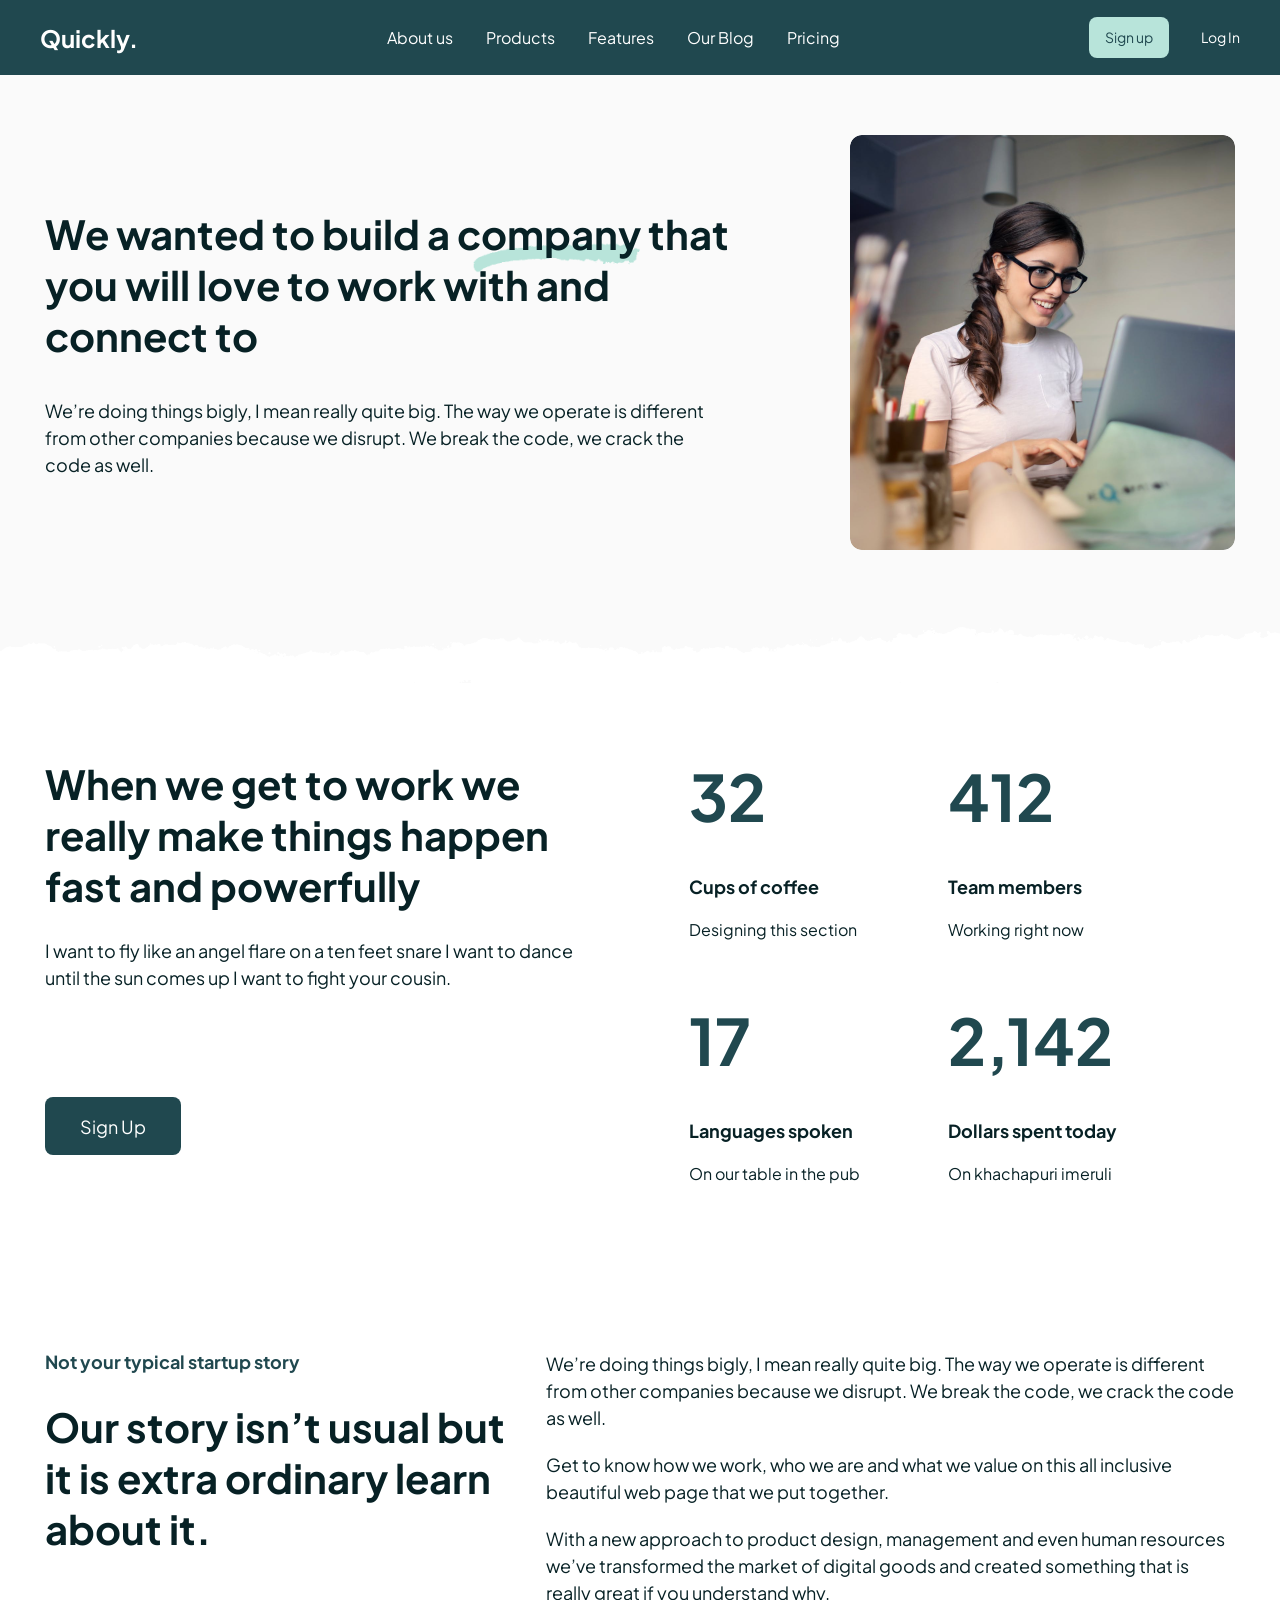
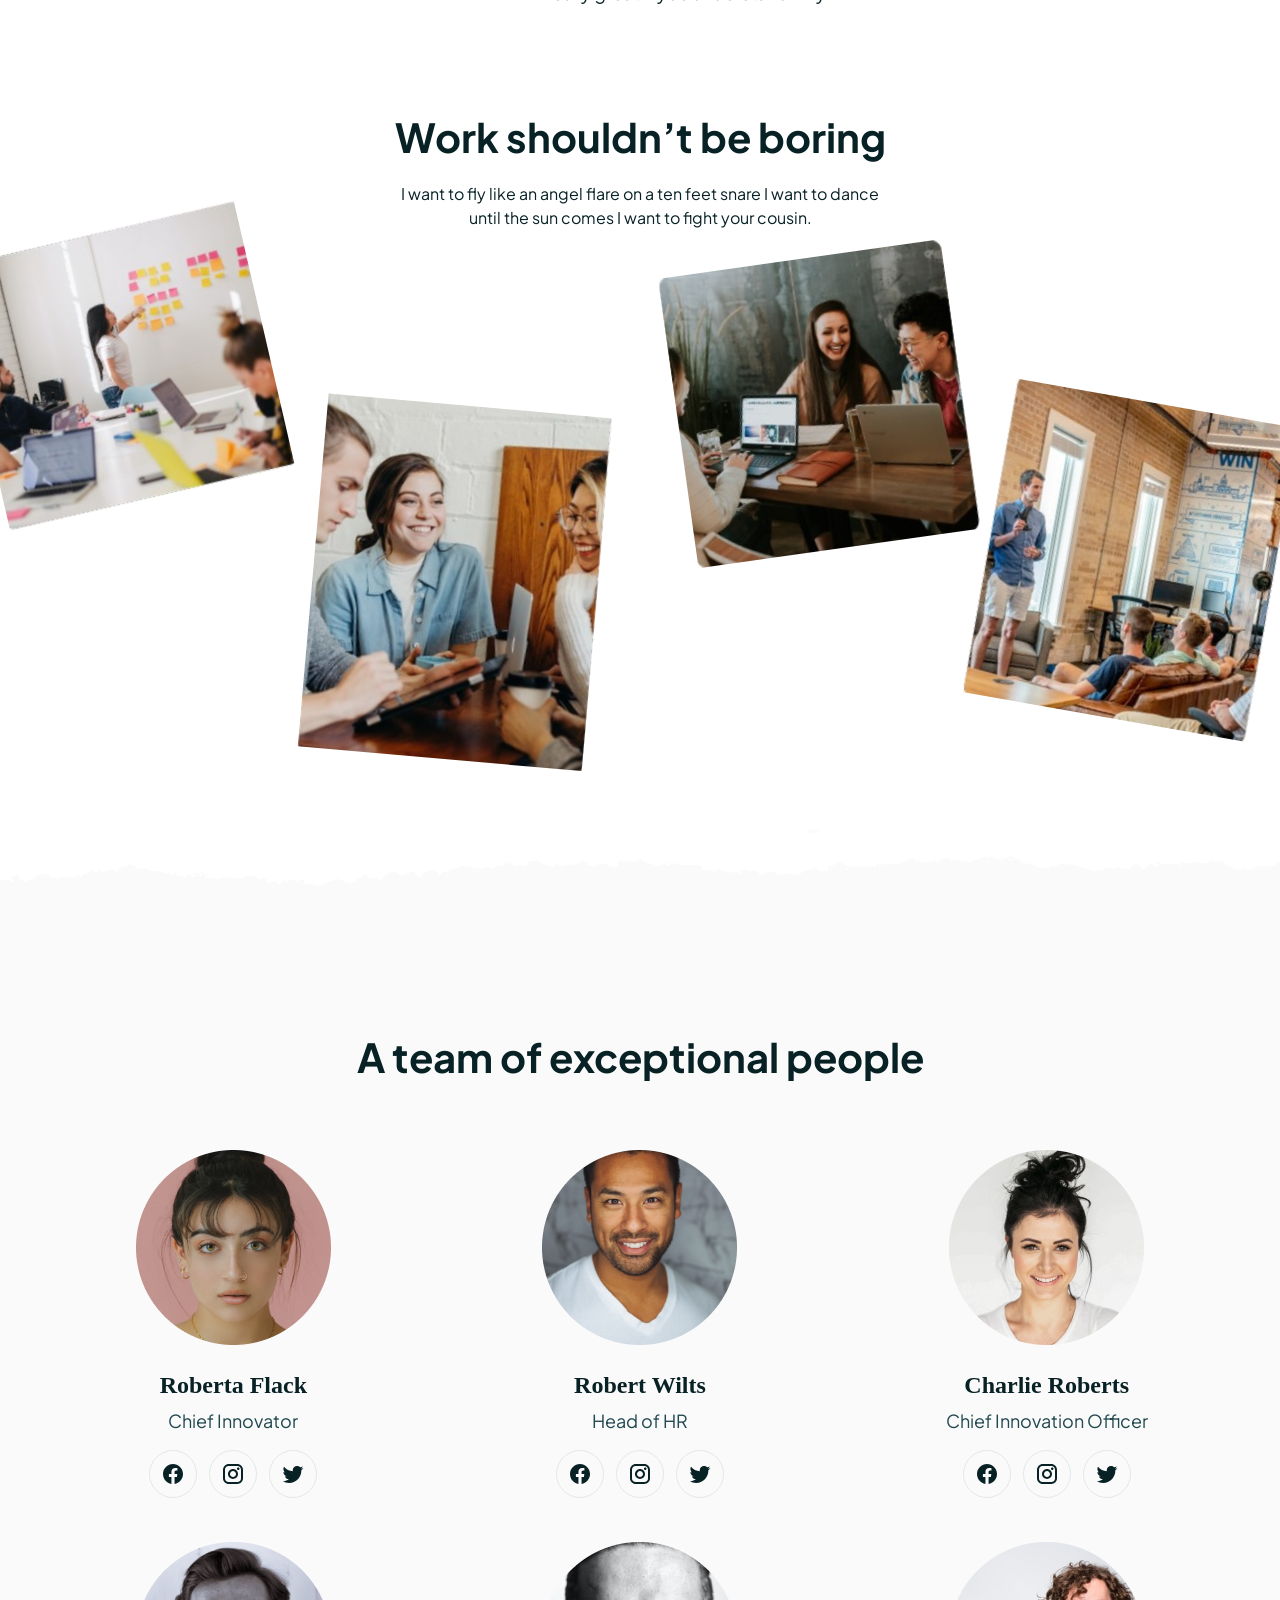
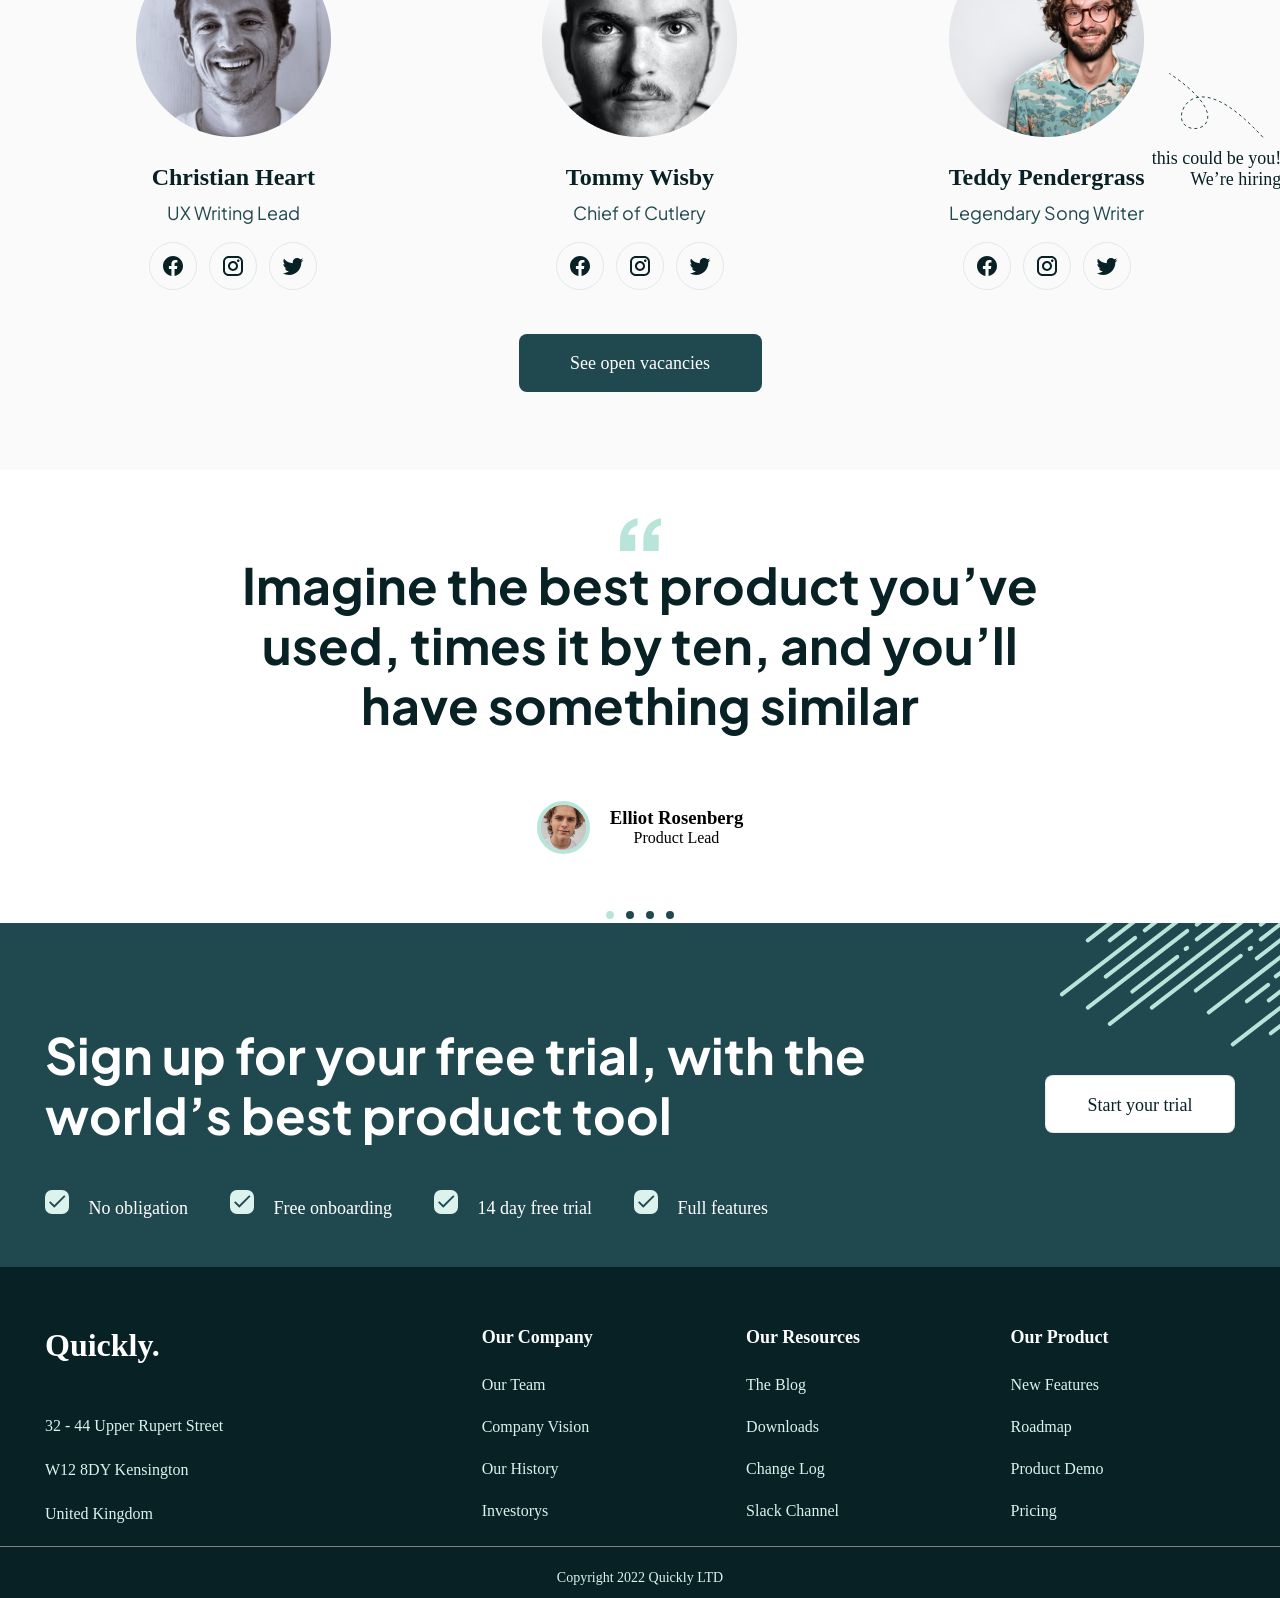
==== commit a44cec5b: "add/mediaquerry-home/footer/modals" ====
--- a/about_us.html
+++ b/about_us.html
@@ -4,6 +4,7 @@
     <meta charset="UTF-8">
     <meta name="viewport" content="width=device-width, initial-scale=1.0">
     <title>About Us</title>
+    <link rel="icon" href="./assets/media/Quicly Logo.ico" type="image/x-icon">
     <link rel="stylesheet" href="./assets/styles/index.css">
     <link rel="stylesheet" href="./assets/styles/scc/about_us.css">
     <link rel="stylesheet" href="./assets/styles/media_about.css">
@@ -11,7 +12,7 @@
 <body>
     <header class="header" id="header">
       <div class="header_container flex">
-        <a href="./index.html" class="header_logo">Quickly.</a>
+        <a href="./index.html"  class="header_logo">Quickly.</a>
         <nav class="header_nav">
           <ul class="header_menu flex">
             <li class="header_link"><a href="./about_us.html" >About us</a></li>
@@ -21,7 +22,29 @@
             <li class="header_link"><a href="./pricing.html" >Pricing</a></li>
           </ul>
         </nav>
-        <div>
+
+
+        <div class="header_mobile_menu">
+              <!-- БУРГЕР МЕНЮ -->
+            <input type="checkbox" id="burger" hidden>
+            <label class="burger_btn" for="burger">
+              <span class="line"></span>
+            </label>
+             <nav class="burger_menu">
+                <ul class="header_list">
+                  <li class="header_link"><a href="./about_us.html" >About us</a></li>
+                  <li class="header_link"><a href="#" >Products</a></li>
+                  <li class="header_link"><a href="./feature.html" >Features</a></li>
+                  <li class="header_link"><a href="#">Our Blog</a></li>
+                  <li class="header_link"><a href="./pricing.html" >Pricing</a></li>
+                  <li class="header_link"><button class="header_signup_btn"><a href="./sign_up.html" >Sign up</a></button></li>
+                  <li class="header_link"><button class="header_login_btn"><a href="./sign_in.html" >Log In</a></button></li>
+                </ul>
+            </nav>
+            <label for="burger" class="overlay"></label>
+            <!-- overlay- затемнение -->
+          </div>
+        <div class="change_btn">
             <button class="header_signup_btn"><a href="./sign_up.html" >Sign up</a></button>
             <button class="header_login_btn"><a href="./sign_in.html" >Log In</a></button>
         </div>
--- a/assets/styles/index.css
+++ b/assets/styles/index.css
@@ -2,10 +2,6 @@
 @import url("./font.css");
 @import url("./var.css");
 @import url("./scc/main.css");
-/* @import url("./scc/home.css"); */
-/* @import url("./scc/about_us.css"); */
-/* @import url("./scc/pricing.css"); */
-/* @import url("./scc/feature.css"); */
-/* @import url("./scc/modals.css"); */
-/* @import url("./media.css"); */
+@import url("./media_main.css");
 
+
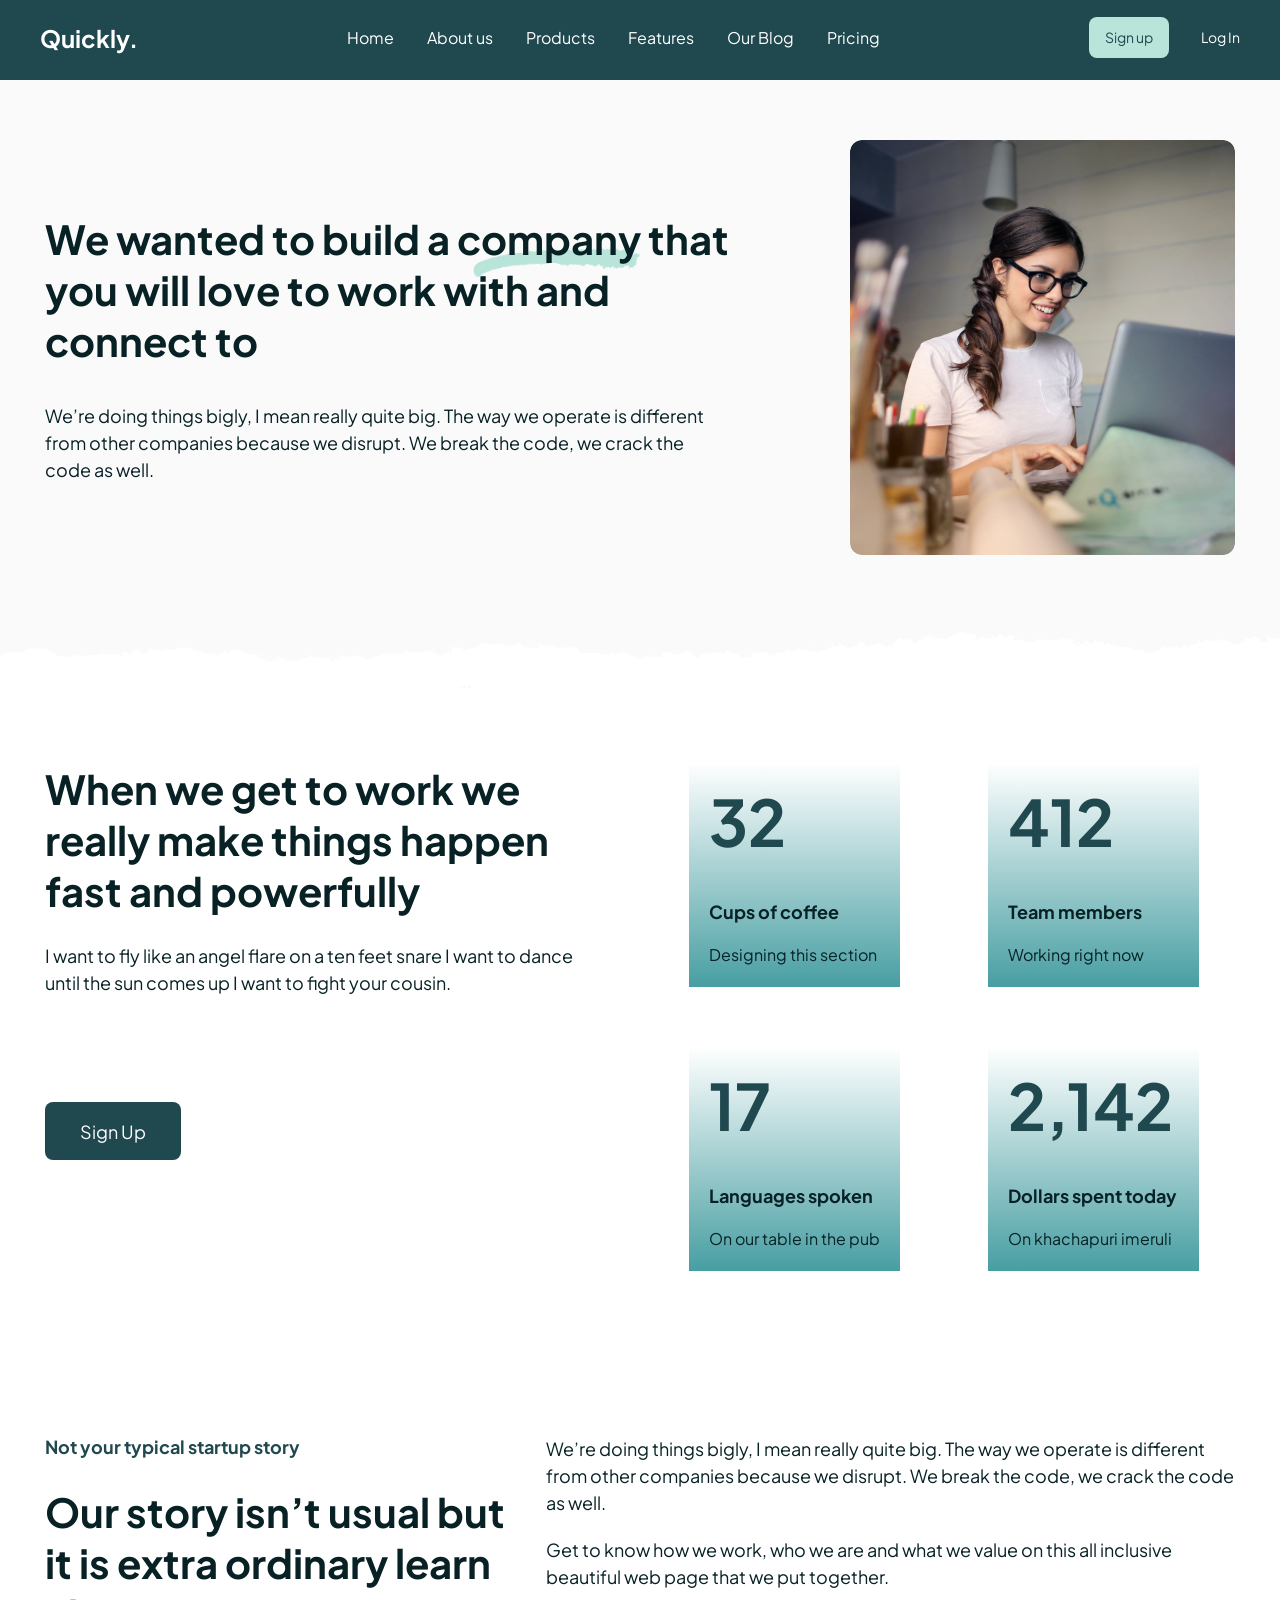
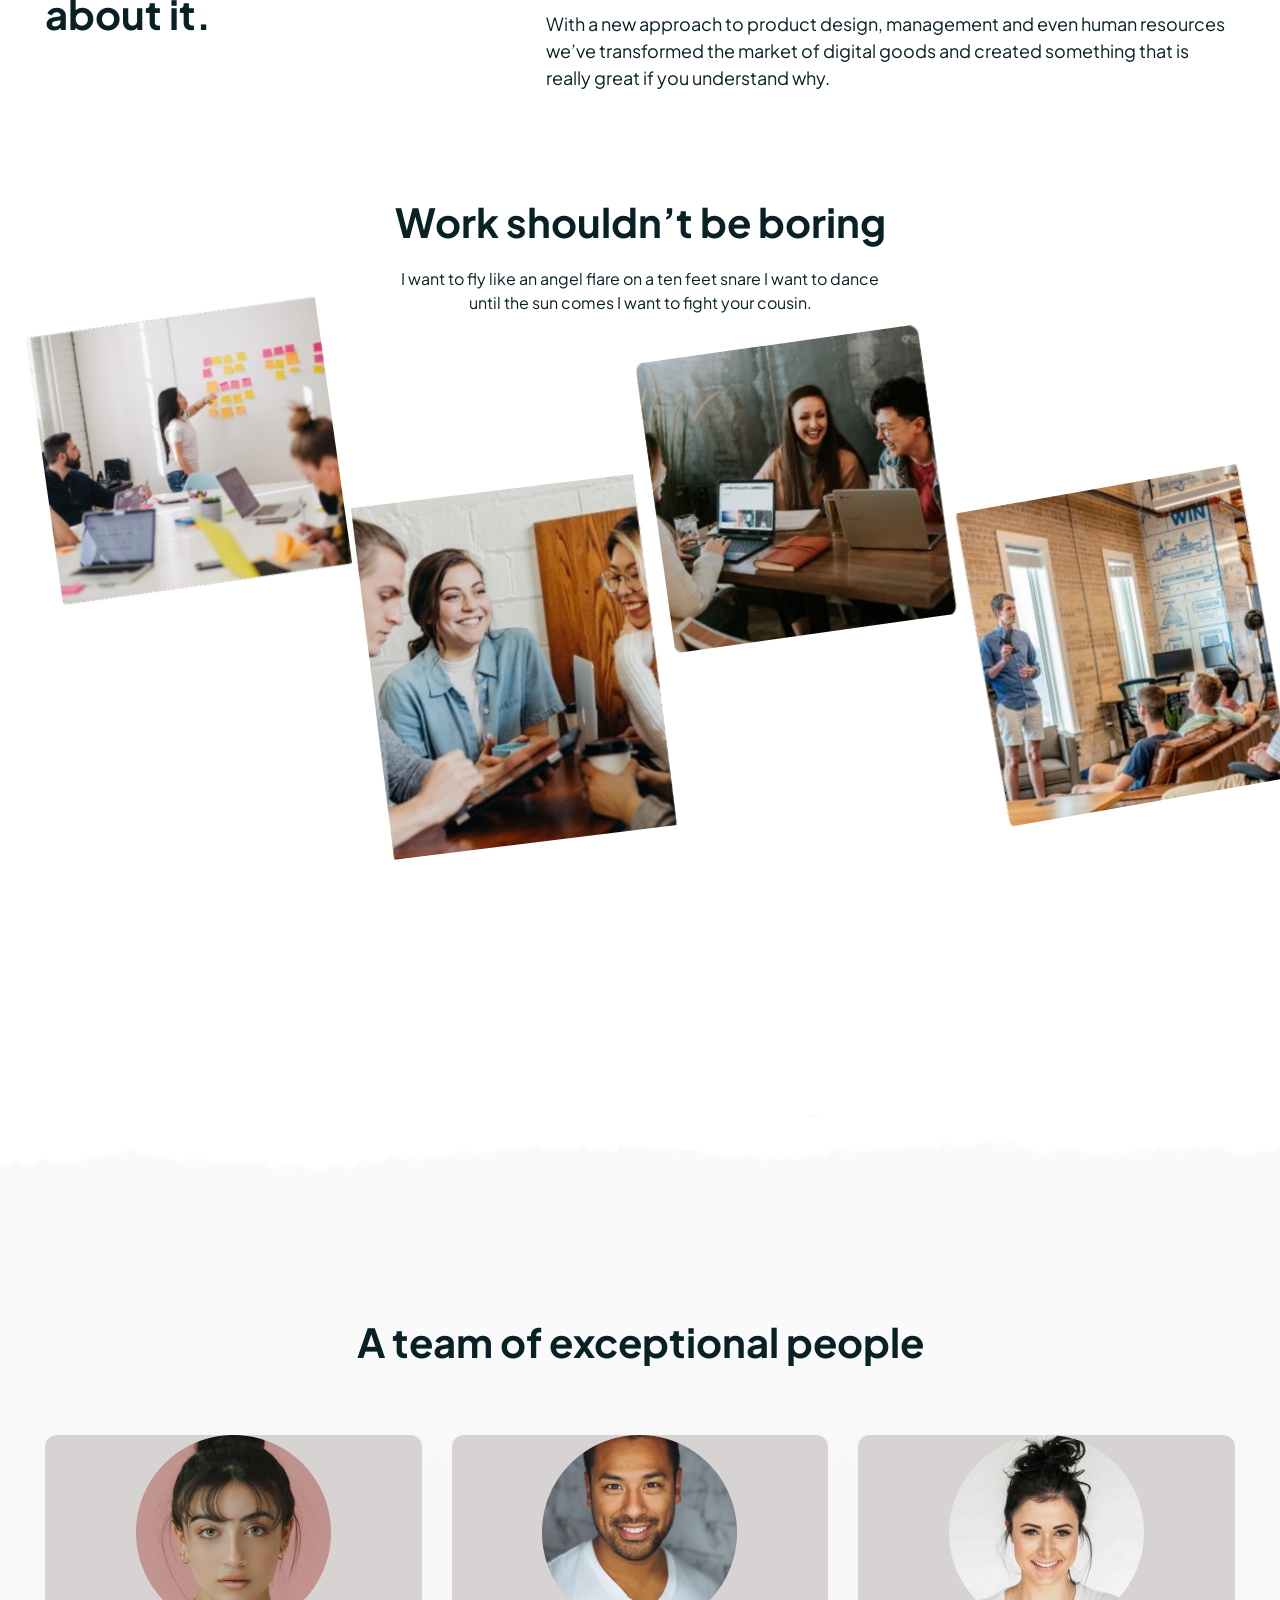
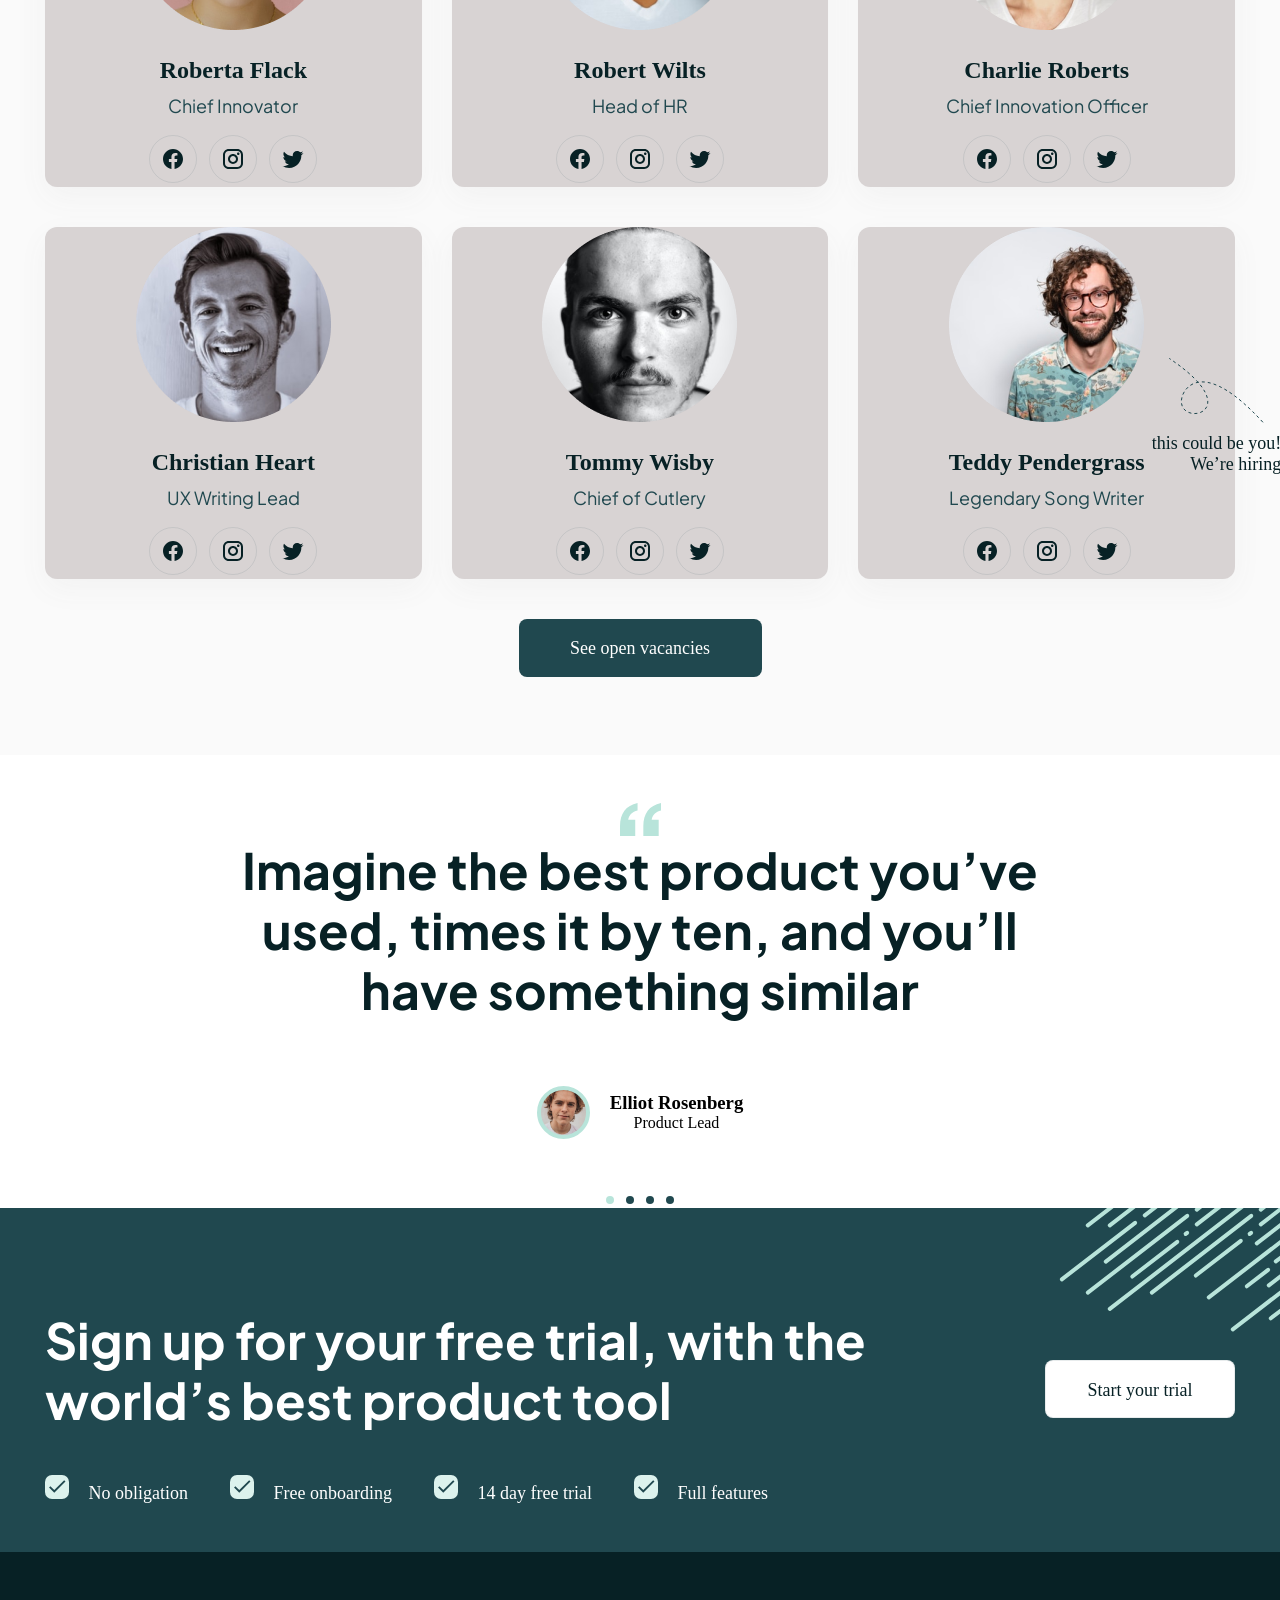
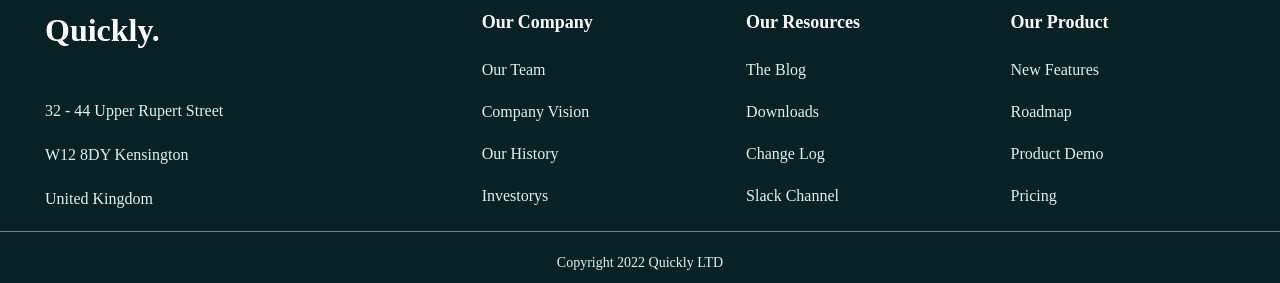
==== commit f190f8f5: "add/Adu files" ====
--- a/about_us.html
+++ b/about_us.html
@@ -12,9 +12,10 @@
 <body>
     <header class="header" id="header">
       <div class="header_container flex">
-        <a href="./index.html"  class="header_logo">Quickly.</a>
+        <a href="#mentions"  class="header_logo">Quickly.</a>
         <nav class="header_nav">
           <ul class="header_menu flex">
+            <li class="header_link"><a href="./index.html" >Home</a></li>
             <li class="header_link"><a href="./about_us.html" >About us</a></li>
             <li class="header_link"><a href="#" >Products</a></li>
             <li class="header_link"><a href="./feature.html" >Features</a></li>
@@ -32,6 +33,7 @@
             </label>
              <nav class="burger_menu">
                 <ul class="header_list">
+                  <li class="header_link"><a href="./index.html" >Home</a></li>
                   <li class="header_link"><a href="./about_us.html" >About us</a></li>
                   <li class="header_link"><a href="#" >Products</a></li>
                   <li class="header_link"><a href="./feature.html" >Features</a></li>
@@ -52,7 +54,7 @@
     </header>
 
     <main>
-        <section class="hero">
+        <section class="hero"  >
             <div class="container">
 
                 <div class="hero_contain">
@@ -68,7 +70,7 @@
         <section class="divider">
             <div class="div"></div>
         </section>
-        <section class="stats">
+        <section class="stats" >
             <div class="container">
                 <div class="stats_content">
                     <div class="stats_text">
@@ -133,6 +135,7 @@
             </div>
            
         </section>
+
         <section class="divider sec"></section>
         <section class="team" id="team">
              <div class="container">
@@ -270,7 +273,7 @@
                 </svg>
             </div>
         </section>
-        <section class="mentions">
+        <section class="mentions" id="mentions">
             <div class="container">
                 <div class="testi">
                     <div class="list_item">
@@ -364,54 +367,54 @@
 
 
 <footer class="footer" id="footer">
-                <div class="container footer__container">
-                    <div class="footer__info">
-                        <a href="#" class="footer__logo">
-                        Quickly.
-                        </a>
-                        <p class="footer__address">32  - 44 Upper Rupert Street</p>
-                        <p class="footer__address">W12 8DY Kensington</p>
-                        <p class="footer__address">United Kingdom</p>
-                    </div>
-                    <div class="footer__links">
-                        <div class="footer__columns">
-                        <h4 class="footer__title">Our Company</h4>
-                        <ul class="footer__list">
-                            <li class="footer__item"><a href="#">Our Team</a></li>
-                            <li class="footer__item"><a href="#">Company Vision</a></li>
-                            <li class="footer__item"><a href="#">Our History</a></li>
-                            <li class="footer__item"><a href="#">Investorys</a></li>
-                          
-                        </ul>
-                        </div>
-                              <div class="footer__columns">
-                        <h4 class="footer__title">Our Resources</h4>
-                        <ul class="footer__list">
-                            <li class="footer__item"><a href="#">The Blog</a></li>
-                            <li class="footer__item"><a href="#">Downloads</a></li>
-                            <li class="footer__item"><a href="#">Change Log</a></li>
-                            <li class="footer__item"><a href="#">Slack Channel</a></li>
-                          
-                        </ul>
-                        </div>
-                        <div class="footer__columns">
-                        <h4 class="footer__title">Our Product</h4>
-                        <ul class="footer__list">
-                            <li class="footer__item"><a href="#">New Features</a></li>
-                            <li class="footer__item"><a href="#">Roadmap</a></li>
-                            <li class="footer__item"><a href="#">Product Demo</a></li>
-                            <li class="footer__item"><a href="#">Pricing</a></li>
-                          
-                        </ul>
-                        </div>
-                   
+                  <div class="container footer__container ">
+                      <div class="footer__info">
+                          <a href="#" class="footer__logo">
+                          Quickly.
+                          </a>
+                          <p class="footer__address">32  - 44 Upper Rupert Street</p>
+                          <p class="footer__address">W12 8DY Kensington</p>
+                          <p class="footer__address">United Kingdom</p>
+                      </div>
+                      <div class="footer__links">
+                          <div class="footer__columns">
+                          <h4 class="footer__title">Our Company</h4>
+                          <ul class="footer__list">
+                              <li class="footer__item"><a href="#">Our Team</a></li>
+                              <li class="footer__item"><a href="#">Company Vision</a></li>
+                              <li class="footer__item"><a href="#">Our History</a></li>
+                              <li class="footer__item"><a href="#">Investorys</a></li>
+                            
+                          </ul>
+                          </div>
+                                <div class="footer__columns right_now">
+                          <h4 class="footer__title">Our Resources</h4>
+                          <ul class="footer__list">
+                              <li class="footer__item"><a href="#">The Blog</a></li>
+                              <li class="footer__item"><a href="#">Downloads</a></li>
+                              <li class="footer__item"><a href="#">Change Log</a></li>
+                              <li class="footer__item"><a href="#">Slack Channel</a></li>
+                            
+                          </ul>
+                          </div>
+                          <div class="footer__columns pretty">
+                          <h4 class="footer__title">Our Product</h4>
+                          <ul class="footer__list">
+                              <li class="footer__item"><a href="#">New Features</a></li>
+                              <li class="footer__item"><a href="#">Roadmap</a></li>
+                              <li class="footer__item"><a href="#">Product Demo</a></li>
+                              <li class="footer__item"><a href="#">Pricing</a></li>
+                            
+                          </ul>
+                          </div>
                     
-                </div>
-                 </div>
-                    <div class="footer__bottom">
-                        <p class="footer__copy">Copyright 2022 Quickly LTD</p>
-                                   </div>
-                               </footer>
+                      
+                  </div>
+                  </div>
+                      <div class="footer__bottom">
+                          <p class="footer__copy">Copyright 2022 Quickly LTD</p>
+                                    </div>
+    </footer>
 
 </body>
 </html>
--- a/assets/styles/scc/about_us.css
+++ b/assets/styles/scc/about_us.css
@@ -103,6 +103,12 @@
     font-size: 18px;
     line-height: 150%;
     color: var(--white);
+    transition: all 0.3s ease;
+}
+.stats_btn:hover {
+    transform: translateY(-3px);
+    box-shadow: 0 10px 20px rgba(0,0,0,0.1); 
+    filter: brightness(1.1);
 }
 .stats_numbers {
     display: grid;
@@ -111,9 +117,16 @@
 }
 
 .stat {
-  display: flex;
-  flex-direction: column;
-  gap:8px;
+    display: flex;
+    flex-direction: column;
+    gap:8px;
+    background: linear-gradient(180deg, var(--white), #479ea2);
+    padding: 20px;
+    transition: all 0.5s cubic-bezier(0.25, 0.46, 0.45, 0.94);
+}
+.stat:hover {
+    transform: translateY(-15px); 
+    box-shadow: 0 20px 40px rgba(0, 0, 0, 0.1)
 }
 .stat_number {
     font-family: var(--primary-font);
@@ -173,9 +186,16 @@
 }
 .mood_gallery .second_title {
     margin-bottom: 20px;
+    animation: smooth-blink 2s infinite;
 }
 .mood_gallery .page_p {
     font-size: 16px;
+}
+
+@keyframes smooth-blink{
+    0% {  opacity: 1;}
+    50% { opacity: 0;}
+    100% {opacity: 1;}
 }
 
 .mood_img {
@@ -184,7 +204,7 @@
     justify-content: center;
     align-items:flex-start;
     gap: 60px;
-    min-height:600px ;
+    min-height:800px ;
 }
 .mood_img::after {
     content: '';
@@ -222,6 +242,19 @@
 }
 .team_head {
     margin-bottom: 68px;
+    animation: team_head 3s ease-in-out infinite;
+    display: inline-block;
+}
+@keyframes team_head {
+  0% {
+    transform: translateY(0px); 
+  }
+  50% {
+    transform: translateY(-10px); 
+  }
+  100% {
+    transform: translateY(0px); 
+  }
 }
 .team_grid {
     display: grid;
@@ -233,8 +266,15 @@
     display: flex;
     flex-direction: column;
     align-items: center;
-    margin-bottom: 40px
-}
+    margin-bottom: 40px;
+    background-color: transparent; 
+    transition: all 0.2s ease;
+    border-radius: 12px;
+    background-color: #5f484838;
+    box-shadow: 0 10px 30px rgba(105, 104, 104, 0.05); 
+   
+}
+
 
 .team_photo {
     border-radius: 200px;
@@ -277,7 +317,12 @@
     font-size: 18px;
     line-height: 150%;
     color: var(--white);
-   
+    transition: all 0.3s ease;
+}
+.team_btn:hover {
+    transform: translateY(-3px);
+    box-shadow: 0 10px 20px rgba(0,0,0,0.1); 
+    filter: brightness(1.1);
 }
 
 .team_contain {
@@ -319,6 +364,9 @@
 .quotes_desc {
     margin: 48px 0 66px 0;
 }
+.quotes_desc .third_title {
+    animation: smooth-blink 4s infinite;
+}
 .quotes_card {
     display: flex;
     align-items: center;
@@ -375,7 +423,12 @@
     font-size: 18px;
     line-height: 150%;
     color: var(--dark);
-
+    transition: all 0.3s ease;
+}
+.quot_btn:hover {
+    transform: translateY(-3px); 
+    box-shadow: 0 10px 20px rgba(0,0,0,0.1); 
+    filter: brightness(1.1);
 }
 
 .decor {
--- a/assets/styles/media_about.css
+++ b/assets/styles/media_about.css
@@ -0,0 +1,208 @@
+@media (max-width: 1300px) {
+    .mood_img {
+        display: flex;
+        justify-content: center;
+        gap:15px;
+    }
+    .img-1 {
+        transform: rotate(-8deg) ;
+    }
+    .img-4 {
+        transform: rotate(-10deg) translateY(174px);
+    }
+    .img-2 {
+        transform: rotate(-7deg) translateY(176px);
+    }
+}
+@media(max-width: 1200px) {
+    .img-1 {
+        transform: rotate(-9deg) translateY(100px) translateX(100px);
+    }
+    .img-2 {
+        transform: rotate(351deg) translateY(350px);
+    }
+    .img-3 {
+        transform: rotate(350deg) translateY(50px);
+    }
+    .img-4 {
+        transform: rotate(-9deg) translateY(300px) translateX(-100px);
+    }
+}
+@media(max-width:1230px) {
+    .stats_content {
+        gap:50px;
+    }
+}
+@media(max-width:1150px) {
+    .stats_numbers{
+        gap:50px 50px;
+    }
+    .stats_content{
+        gap:0;
+        }
+}
+@media(max-width:1100px){
+    .stats_content{
+        display: block;
+    }
+    .img-1 {
+        transform:  translateY(100px) translateX(240px) rotate(-9deg);
+    }
+    .img-2 {
+        width: 280px;
+        height: 345px;
+        transform: translateY(400px) rotate(351deg);
+    }
+    .img-3 {
+        transform: rotate(351deg) translateY(48px);
+    }
+    .img-4 {
+        transform: translateY(375px) translateX(-237px) rotate(351deg);
+    }
+    .team_end {
+        height: 150px;
+        width: 150px;
+        bottom: 185px;
+    }
+}
+@media(max-width:1000px) {
+    .hero_contain {
+        gap:80px;
+    }
+    .team_end{
+        display: none;
+    }
+    .testi {
+        display: block;
+    }
+}
+@media(max-width:850px) {
+    .hero_contain {
+        flex-direction: column;
+        align-items: center;
+        text-align: center;
+    }
+    .hero_text {
+        /* max-width: 100%; */
+        gap:50px;
+    }
+    .hero_img {
+        width: 100%;
+        max-width: 500px;
+        height: auto;
+    }
+    .stats_content {
+        flex-direction: column;
+    }
+    .stats_text {
+        max-width: 650px;
+        margin-bottom: 40px;
+    }
+    .stats_numbers {
+        gap:100px;
+    }
+    .stat {
+        background-color: rgba(255, 255, 255, 0.3);
+        padding: 25px;
+    }
+}
+@media (max-width:800px) {
+    .hero_contain{
+        gap:50px;
+    }
+    .hero_img{
+        max-width: 400px;
+    }
+    .mood_img {
+        /* display: flex; */
+        flex-wrap: wrap; 
+        justify-content: center; 
+        gap: 20px;
+        align-items: center; 
+    }
+    .gallery {
+        transform: none !important; 
+        width: 45%; 
+        height: auto;
+        border-radius: 10px; 
+    }
+    .mood_gallery .page_p {
+        margin-bottom: 25px;
+    }
+   .team_grid {
+        grid-template-columns: repeat(2, 1fr); 
+        gap: 20px;
+    }
+    .custom_list {
+        gap:20px;
+    }
+}
+@media (max-width:750px) {
+    .heading_subject {
+        flex-direction: column;
+        align-items: center;
+        text-align: center;
+    }
+    .text_left{
+        margin-bottom: 20px;
+    }
+    .text_right {
+        margin: 0;
+        padding: 20px 0; 
+        position: relative;
+    }
+    .text_right p + p {
+        border-top: 4px groove rgba(41, 113, 195, 0.1);
+    }
+}
+@media (max-width:700px) {
+    .mood_img{
+        flex-direction: column;
+    }
+    .custom_list {
+        flex-direction: column;
+        align-items: flex-start;
+    }
+}
+@media (max-width:650px) {
+    .team_contain {
+        justify-content: center;
+        position: static;
+    }
+    .team_grid {
+        /* flex-wrap: wrap; */
+       grid-template-columns: 1fr;
+       text-align: center;
+    }
+}
+@media (max-width:620px) {
+    .stats_numbers {
+        grid-template-columns: 1fr;
+        gap:30px;
+        width: 100%;
+        text-align: center;
+    }
+    .text_right {
+        max-width: 470px;
+    }
+}
+@media (max-width:600px) {
+    .hero_img{
+        width: 320px;
+        height: 350px;
+    }
+}
+@media(max-width:500px){
+    .team_grid {
+        max-width: 480px;
+        justify-content: center;
+    }
+}
+@media(max-width:450px) {
+    .quotes_desc .third_title {
+        font-size: 30px;
+    }
+    .first_title, .second_title {
+        font-size: 35px;
+    }
+}
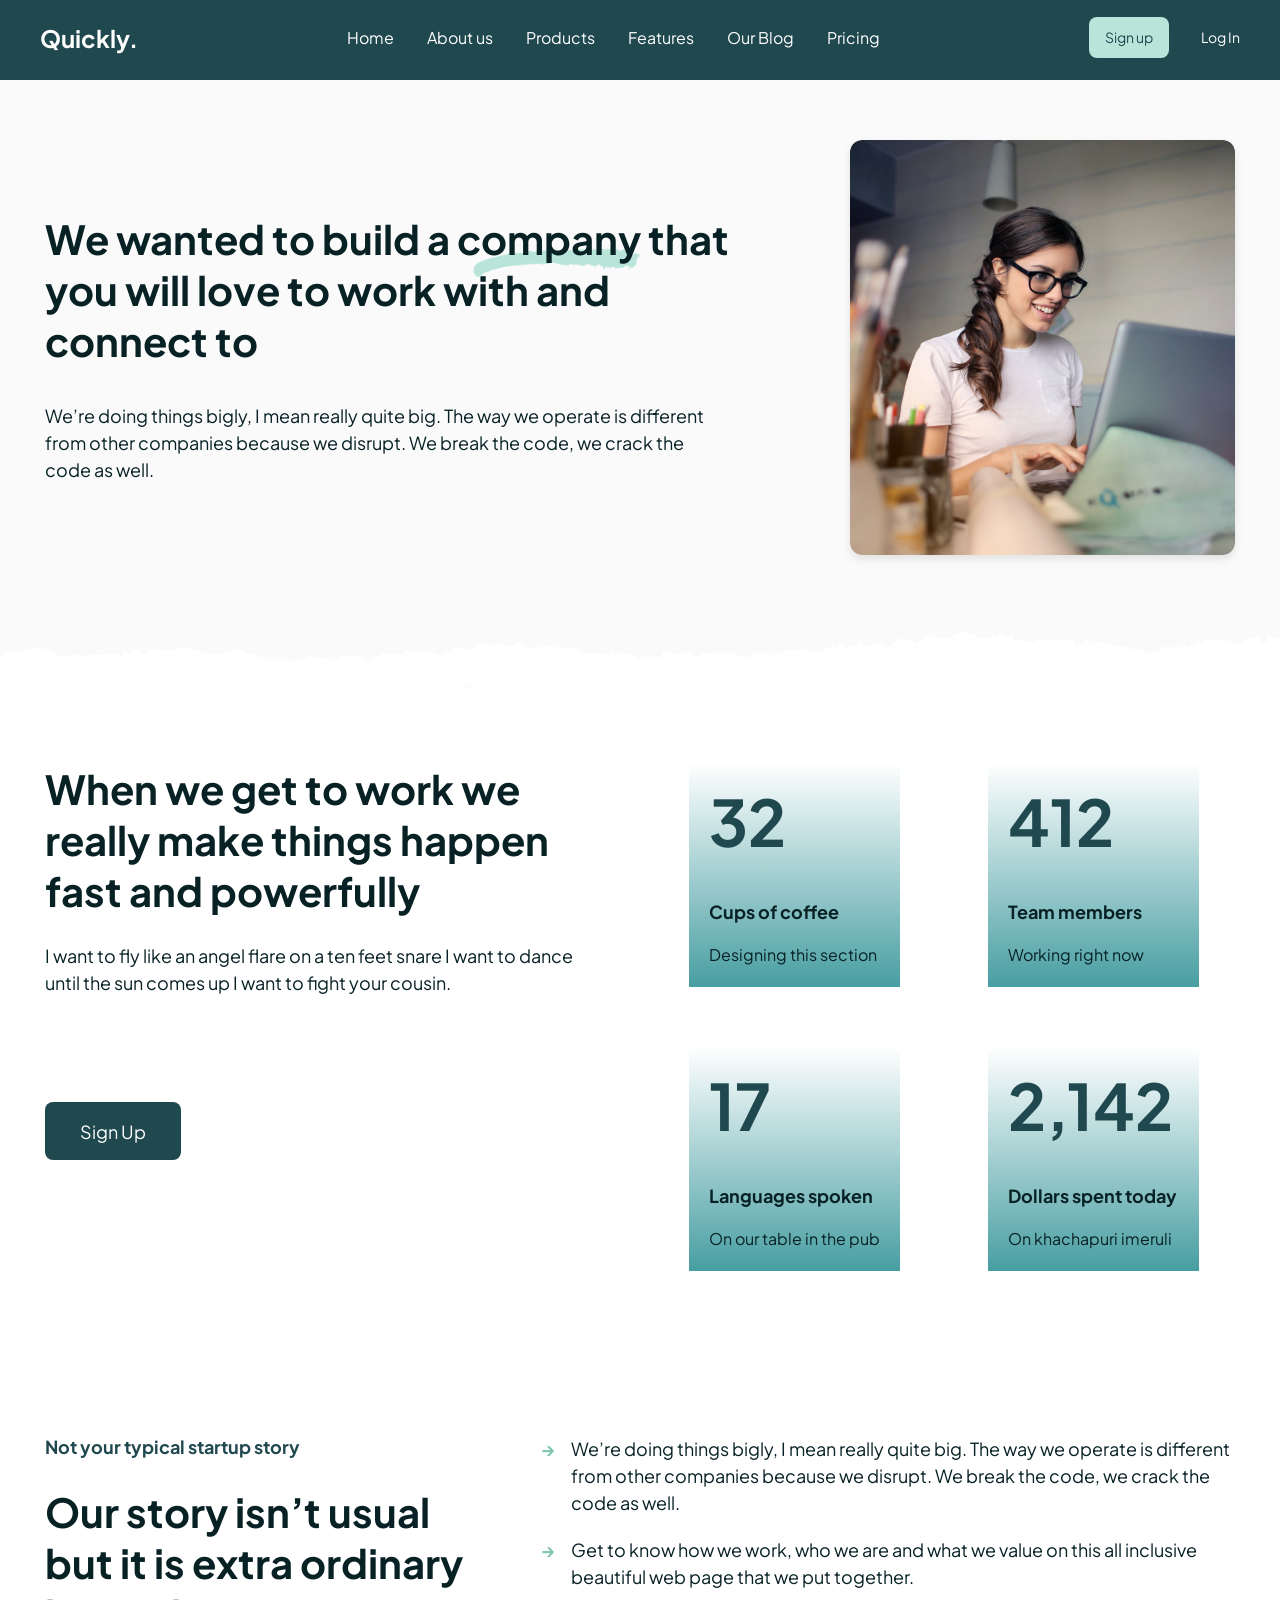
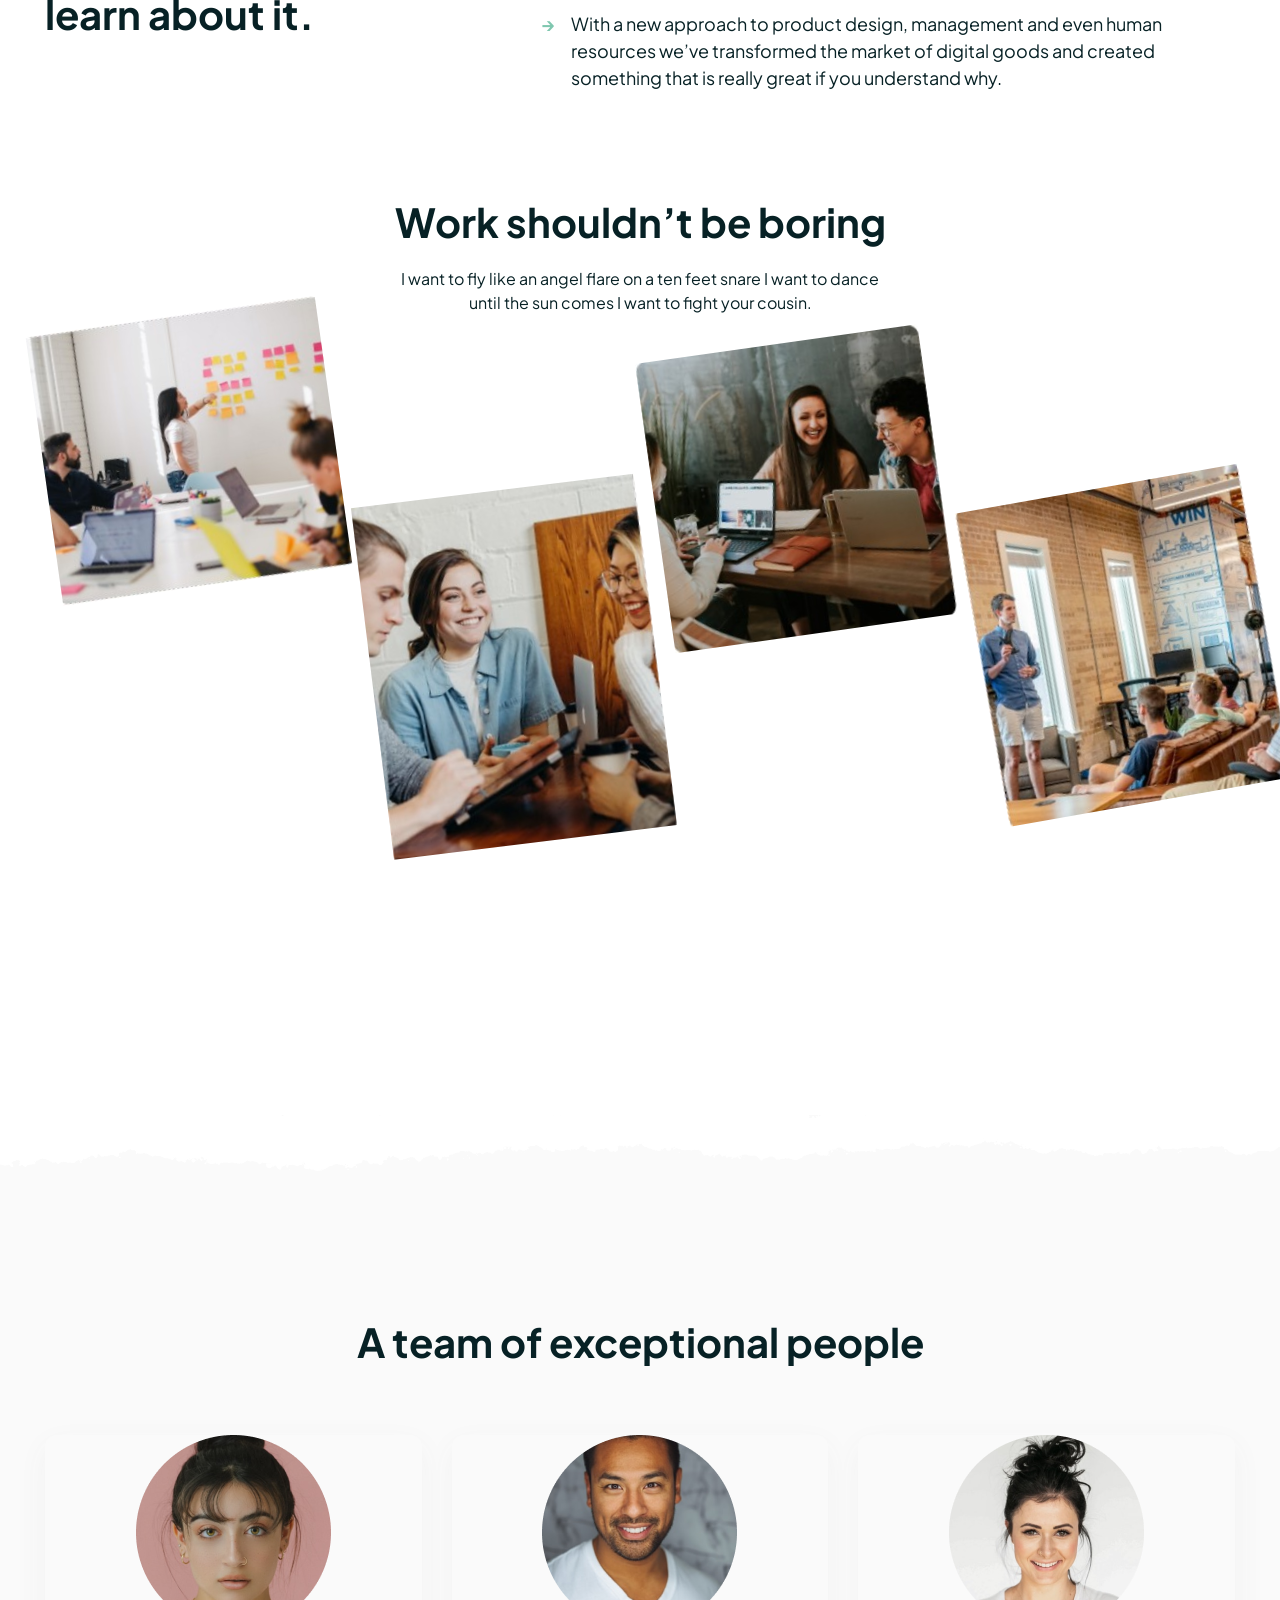
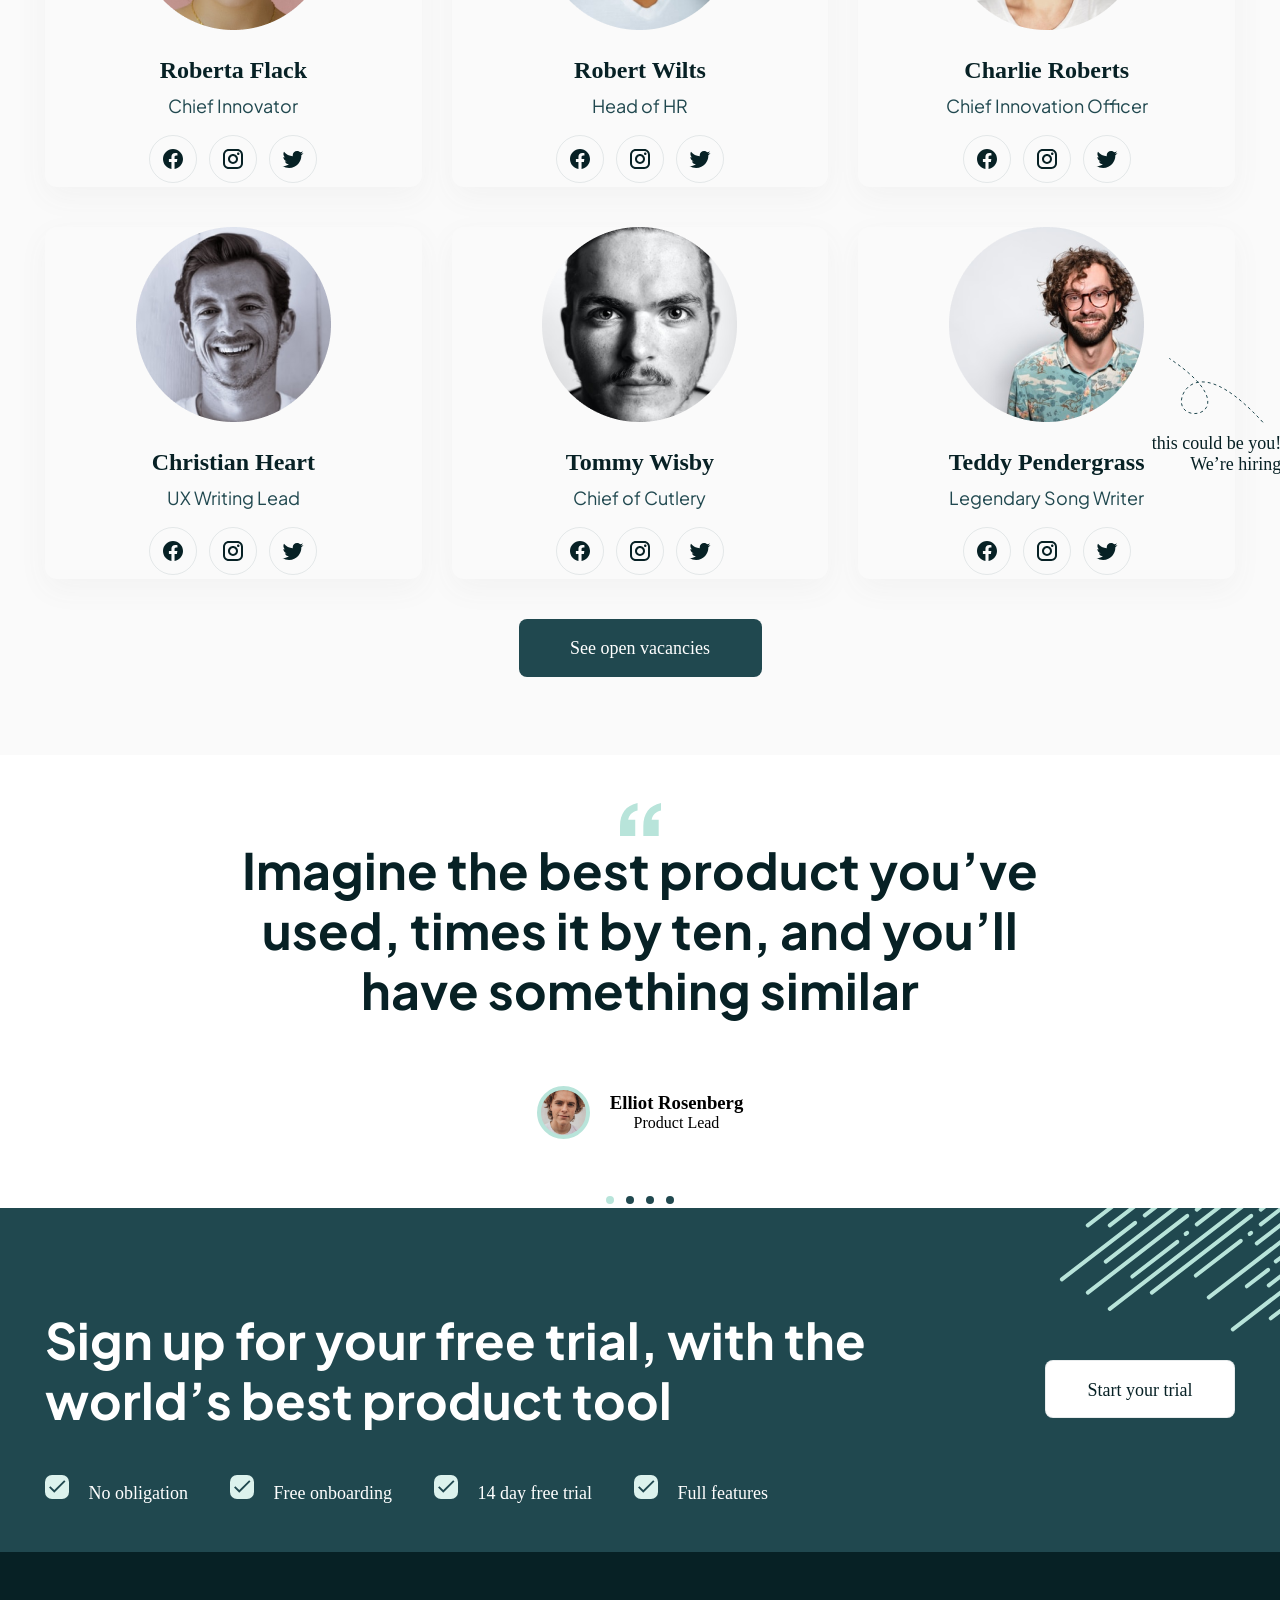
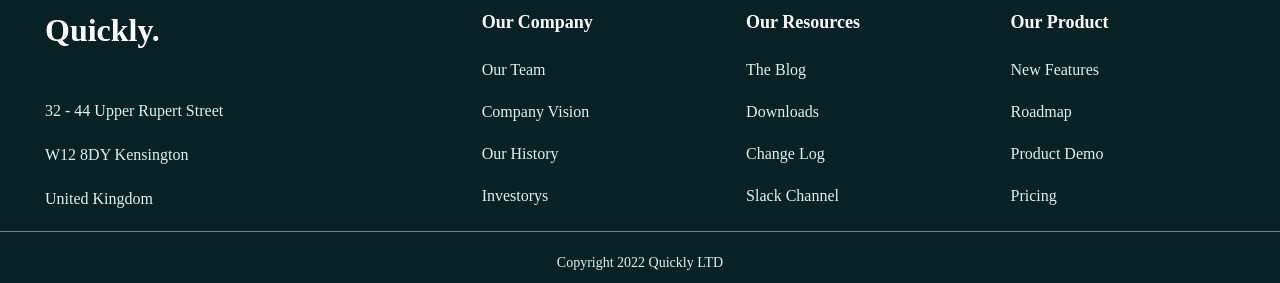
==== commit 14f66781: "Update about_us.html" ====
--- a/about_us.html
+++ b/about_us.html
@@ -329,7 +329,7 @@
                             Full features</li>
                         </ul>
                     </div>
-                    <button class="quot_btn">Start your trial</button>
+                    <button class="quot_btn"><a href="#">Start your trial</a></button>
                 </div>
             </div>
             <div class="decor">
@@ -417,4 +417,4 @@
     </footer>
 
 </body>
-</html>+</html>
--- a/assets/styles/scc/about_us.css
+++ b/assets/styles/scc/about_us.css
@@ -23,7 +23,17 @@
 }
 .hero_text {
     max-width: 693px;
-}
+    opacity: 0;
+    transform: translateY(30px);
+    animation: fadeUp 0.6s forwards;
+}
+@keyframes fadeUp {
+  to {
+    opacity: 1;
+    transform: translateY(0);
+  }
+}
+
 .hero_text .second_title{
     margin-bottom: 36px;
 }
@@ -52,7 +62,15 @@
     border-radius: 12px;
     width: 385px;
     height: 415px;
-}
+    transition: transform 0.4s ease, box-shadow 0.4s ease;
+    box-shadow: 0 4px 8px rgba(0,0,0,0.1);
+}
+.hero_img:hover {
+  transform: scale(1.05) translateY(-5px);
+  box-shadow: 0 12px 24px rgba(0,0,0,0.2); 
+  cursor: pointer;
+}
+
 /* HERO */
 
 /* DIVIDER */
@@ -107,9 +125,17 @@
 }
 .stats_btn:hover {
     transform: translateY(-3px);
-    box-shadow: 0 10px 20px rgba(0,0,0,0.1); 
+    box-shadow: 0 8px 20px rgba(79, 47, 31, 0.3); 
+    background: #256366;
     filter: brightness(1.1);
 }
+
+.stats_btn:active {
+    background-color: orange;
+    transform:  scale(0.97);
+    box-shadow: 0 3px 10px rgba(0,0,0,0.2);
+}
+
 .stats_numbers {
     display: grid;
     grid-template-columns: repeat(2, 1fr);
@@ -135,6 +161,22 @@
     line-height: 120%;
     color: var(--dark-green);
     margin-bottom: 32px;
+    animation: floatSide 6s ease-in-out infinite;
+}
+@keyframes floatSide {
+  0% {
+    transform: translateX(0);
+  }
+  50% {
+    transform: translateX(10px); 
+  }
+  100% {
+    transform: translateX(0);
+  }
+}
+.stat_number:nth-child(even) {
+  animation-duration: 8s; 
+  animation-delay: 1s;     
 }
 .stat_title {
     font-family: var(--primary-font);
@@ -173,7 +215,22 @@
     margin-bottom: 28px;
 }
 .text_right p {
-    padding-bottom:20px;
+    margin-bottom:20px;
+    position: relative;
+    padding-left: 30px;
+}
+.text_right p::before {
+    content: "→"; /* Сама стрелочка (можно заменить на иконку из шрифта) */
+    position: absolute;
+    left: 0;
+    color: #7FC7AF; /* Твой фирменный зеленый цвет */
+    font-weight: bold;
+    transition: transform 0.3s ease; /* Для анимации */
+}
+
+/* Эффект при наведении: стрелочка немного уходит вправо */
+.text_right p:hover::before {
+    transform: translateX(5px);
 }
 
 /* HEADING */
@@ -204,7 +261,7 @@
     justify-content: center;
     align-items:flex-start;
     gap: 60px;
-    min-height:800px ;
+    min-height:600px ;
 }
 .mood_img::after {
     content: '';
@@ -270,9 +327,32 @@
     background-color: transparent; 
     transition: all 0.2s ease;
     border-radius: 12px;
-    background-color: #5f484838;
+    transition: transform 0.6s cubic-bezier(0.34, 1.56, 0.64, 1),box-shadow 0.6s ease,opacity 0.4s ease;
     box-shadow: 0 10px 30px rgba(105, 104, 104, 0.05); 
-   
+}
+
+.team_card::before {
+    content: "";
+    position: absolute;
+    top: 50%;
+    left: 50%;
+    width: 90%; 
+    height: 90%;
+    background-color: rgba(92, 221, 178, 0.15); 
+    border-radius: 20px;
+    transform: translate(-50%, -50%); 
+    filter: blur(25px); 
+    opacity: 0; 
+    transition: opacity 0.6s ease;
+    z-index: -1; 
+}
+
+
+.team_card:hover {
+    transform: translateY(-15px);
+}
+.team_card:hover::before {
+    opacity: 1; 
 }
 
 
@@ -303,7 +383,7 @@
 }
 
 .social_links a:hover {
-    transform: translateY(-3px); 
+    transform: translateY(-3px);    
 }
 
 .team_btn {
--- a/assets/styles/media_about.css
+++ b/assets/styles/media_about.css
@@ -3,6 +3,7 @@
         display: flex;
         justify-content: center;
         gap:15px;
+        min-height:800px ;
     }
     .img-1 {
         transform: rotate(-8deg) ;
@@ -28,6 +29,30 @@
         transform: rotate(-9deg) translateY(300px) translateX(-100px);
     }
 }
+@media(min-width:1201px) {
+    .gallery {
+    transition: transform 0.5s cubic-bezier(0.34, 1.56, 0.64, 1), box-shadow 0.5s ease, z-index 0s;
+    position: relative;
+    will-change: transform;
+}
+    .gallery:hover {
+    transform: rotate(0deg) translate(0, 0) scale(1.1) !important; 
+    z-index: 999 !important; 
+    box-shadow: 0 20px 40px rgba(0,0,0,0.3);
+    cursor: pointer;
+}
+
+    .mood_img:hover .gallery {
+    opacity: 0.6;
+    filter: blur(1px);
+}
+
+    .mood_img:hover .gallery:hover {
+    opacity: 1;
+    filter: blur(0);
+}
+}
+
 @media(max-width:1230px) {
     .stats_content {
         gap:50px;
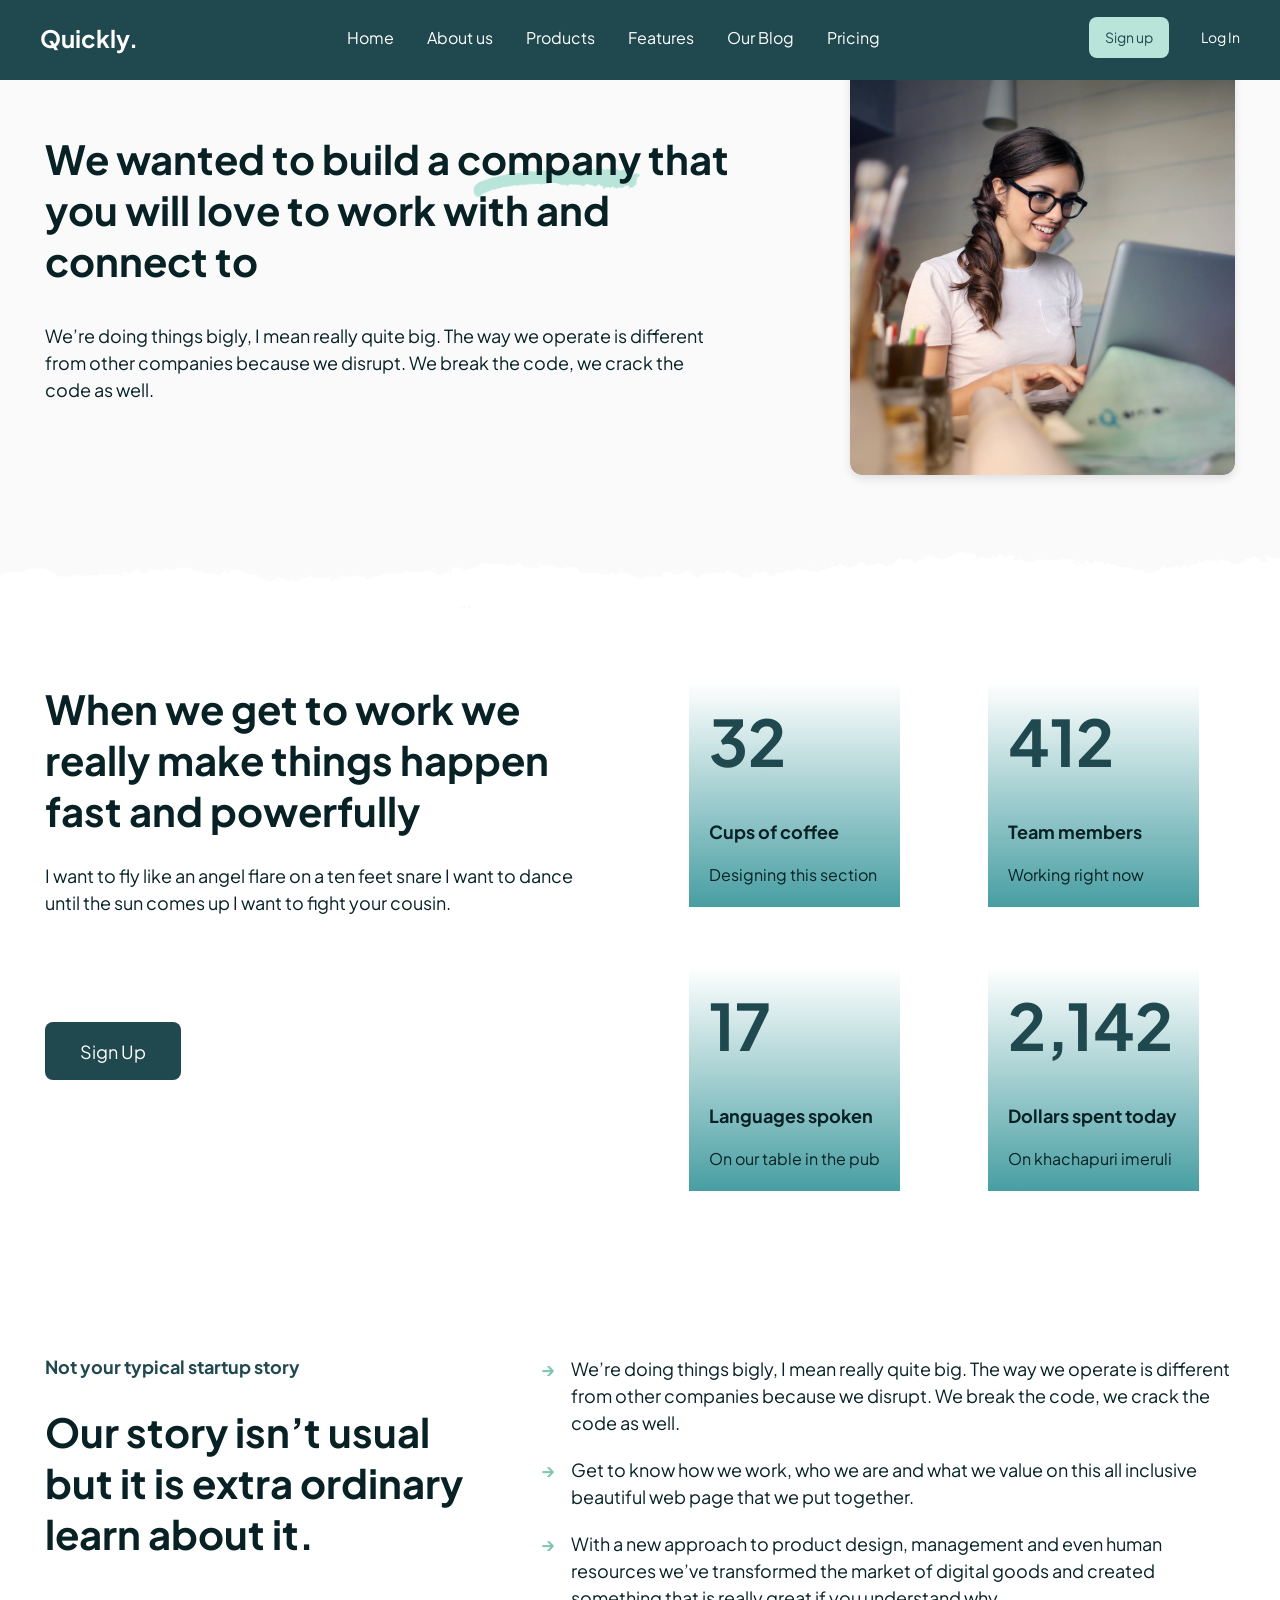
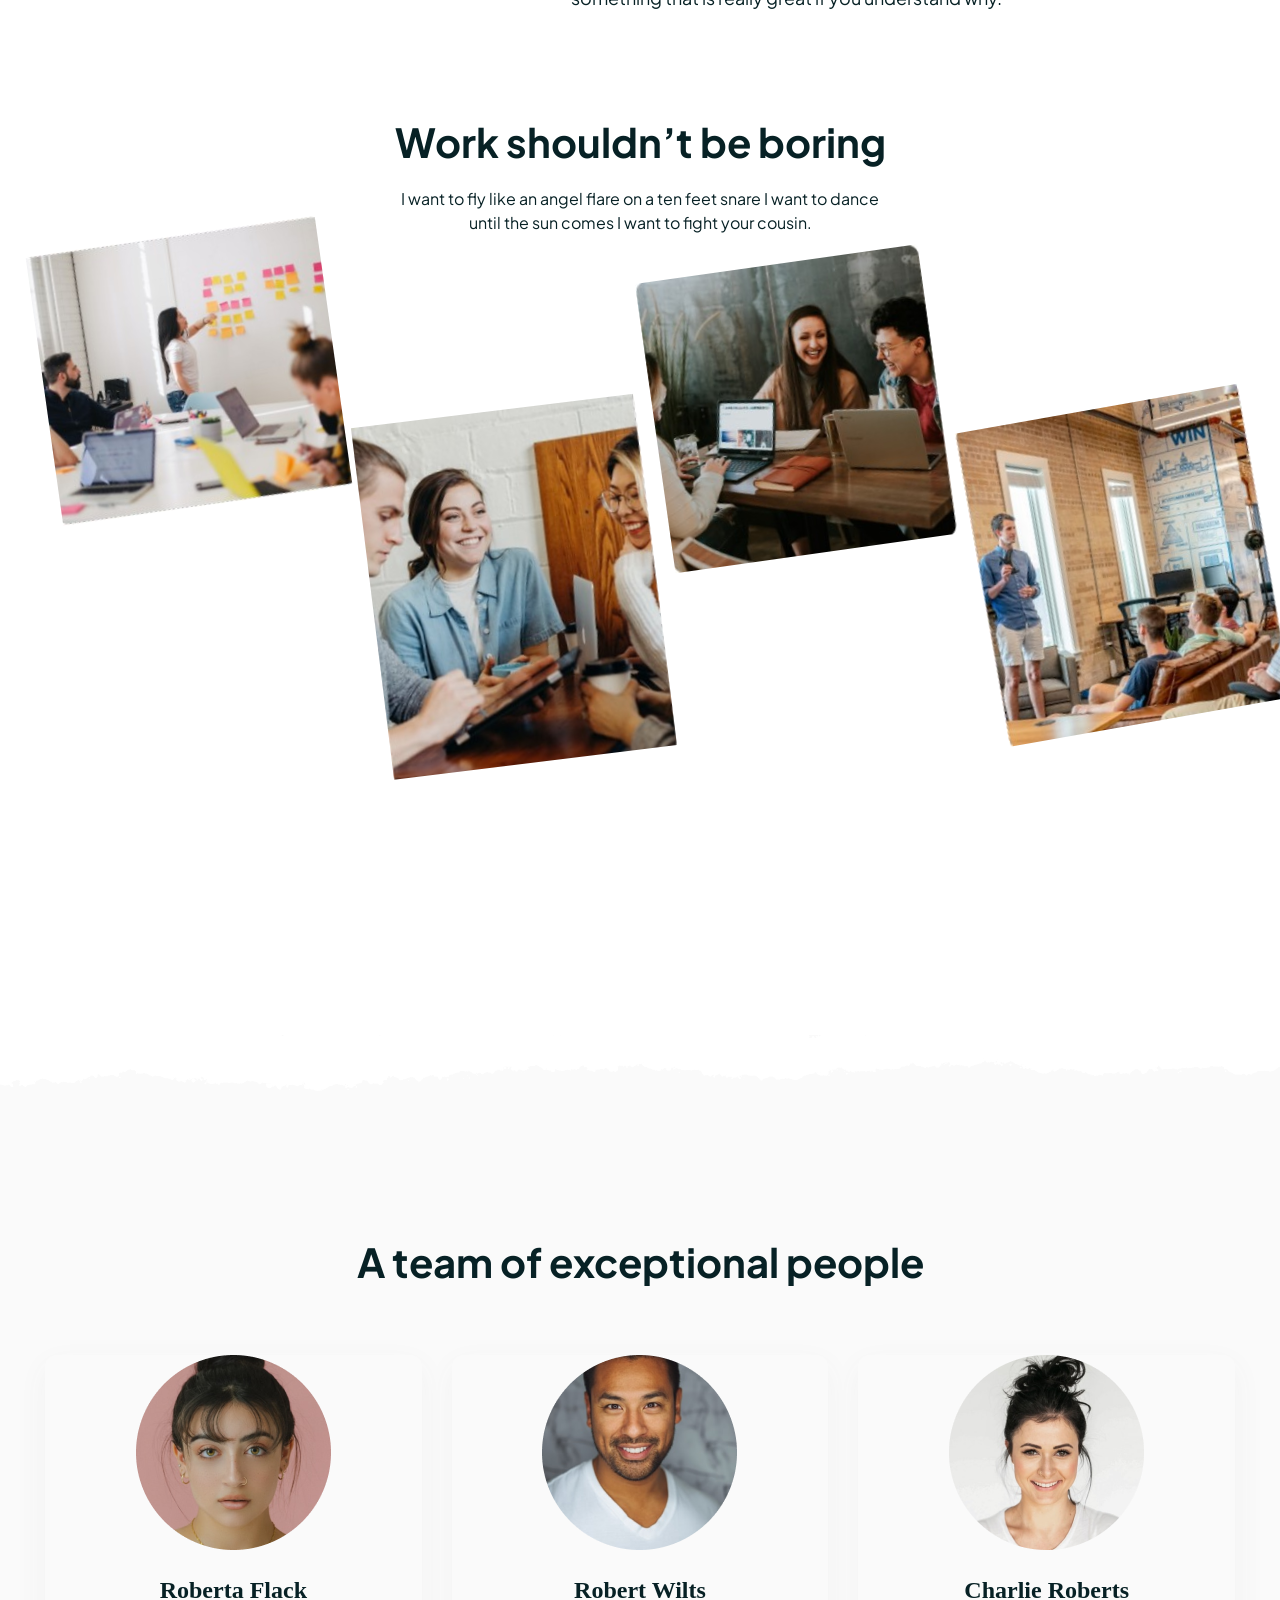
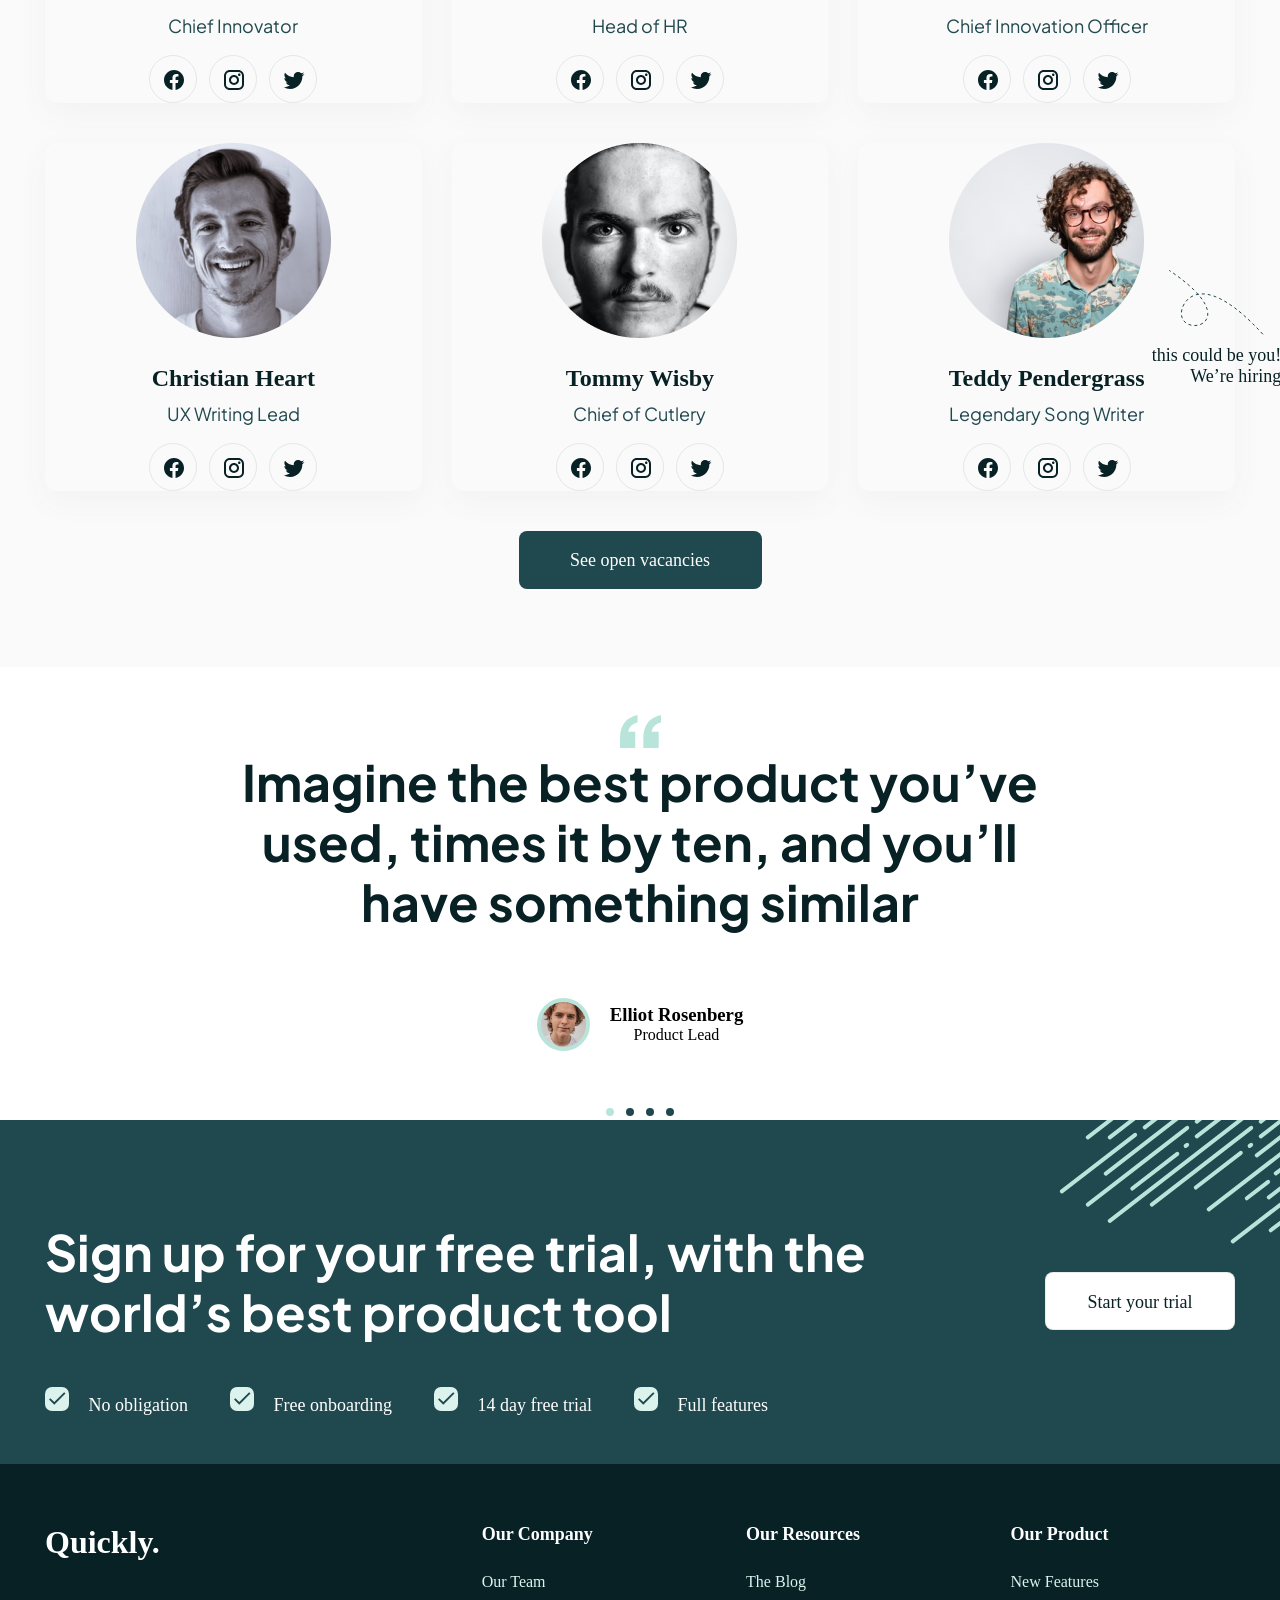
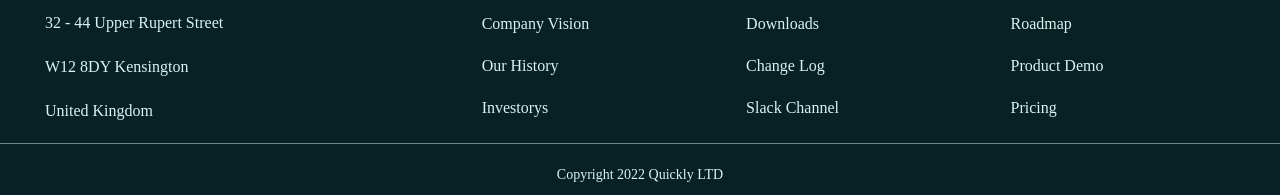
==== commit 55192093: "last finish version about_us" ====
--- a/about_us.html
+++ b/about_us.html
@@ -151,10 +151,22 @@
                                 <h3 class="team_name">Roberta Flack</h3>
                                 <p class="page_p">Chief Innovator</p>
                                 
-                                <div class="social_links">
-                                    <a href="#" aria-label="Facebook"><img src="./assets/media/social_btn-Facebook.svg" alt="link facebook"></a>
-                                    <a href="#" aria-label="Instagram"><img src="./assets/media/social_btn-Instagram.svg" alt="link instagram"></a>
-                                    <a href="#" aria-label="Twitter"><img src="./assets/media/social_btn-X.svg" alt="link twitter"></a>
+                               <div class="social_links">
+                                    <a href="#" class="social-item fb" aria-label="Facebook">
+                                        <svg width="24" height="24" viewBox="0 0 24 24" fill="none" xmlns="http://www.w3.org/2000/svg">
+                                        <path d="M12 2.04004C6.5 2.04004 2 6.53004 2 12.06C2 17.06 5.66 21.21 10.44 21.96V14.96H7.9V12.06H10.44V9.85004C10.44 7.34004 11.93 5.96004 14.22 5.96004C15.31 5.96004 16.45 6.15004 16.45 6.15004V8.62004H15.19C13.95 8.62004 13.56 9.39004 13.56 10.18V12.06H16.34L15.89 14.96H13.56V21.96C15.9164 21.5879 18.0622 20.3856 19.6099 18.5701C21.1576 16.7546 22.0054 14.4457 22 12.06C22 6.53004 17.5 2.04004 12 2.04004Z" />
+                                        </svg>
+                                    </a>
+                                    <a href="#" class="social-item inst" aria-label="Instagram">
+                                        <svg width="24" height="24" viewBox="0 0 24 24" fill="none" xmlns="http://www.w3.org/2000/svg">
+                                        <path d="M7.8 2H16.2C19.4 2 22 4.6 22 7.8V16.2C22 17.7383 21.3889 19.2135 20.3012 20.3012C19.2135 21.3889 17.7383 22 16.2 22H7.8C4.6 22 2 19.4 2 16.2V7.8C2 6.26174 2.61107 4.78649 3.69878 3.69878C4.78649 2.61107 6.26174 2 7.8 2ZM7.6 4C6.64522 4 5.72955 4.37928 5.05442 5.05442C4.37928 5.72955 4 6.64522 4 7.6V16.4C4 18.39 5.61 20 7.6 20H16.4C17.3548 20 18.2705 19.6207 18.9456 18.9456C19.6207 18.2705 20 17.3548 20 16.4V7.6C20 5.61 18.39 4 16.4 4H7.6ZM17.25 5.5C17.5815 5.5 17.8995 5.6317 18.1339 5.86612C18.3683 6.10054 18.5 6.41848 18.5 6.75C18.5 7.08152 18.3683 7.39946 18.1339 7.63388C17.8995 7.8683 17.5815 8 17.25 8C16.9185 8 16.6005 7.8683 16.3661 7.63388C16.1317 7.39946 16 7.08152 16 6.75C16 6.41848 16.1317 6.10054 16.3661 5.86612C16.6005 5.6317 16.9185 5.5 17.25 5.5ZM12 7C13.3261 7 14.5979 7.52678 15.5355 8.46447C16.4732 9.40215 17 10.6739 17 12C17 13.3261 16.4732 14.5979 15.5355 15.5355C14.5979 16.4732 13.3261 17 12 17C10.6739 17 9.40215 16.4732 8.46447 15.5355C7.52678 14.5979 7 13.3261 7 12C7 10.6739 7.52678 9.40215 8.46447 8.46447C9.40215 7.52678 10.6739 7 12 7ZM12 9C11.2044 9 10.4413 9.31607 9.87868 9.87868C9.31607 10.4413 9 11.2044 9 12C9 12.7956 9.31607 13.5587 9.87868 14.1213C10.4413 14.6839 11.2044 15 12 15C12.7956 15 13.5587 14.6839 14.1213 14.1213C14.6839 13.5587 15 12.7956 15 12C15 11.2044 14.6839 10.4413 14.1213 9.87868C13.5587 9.31607 12.7956 9 12 9Z" />
+                                        </svg>
+                                    </a>
+                                    <a href="#" class="social-item tw" aria-label="Twitter">
+                                        <svg width="24" height="24" viewBox="0 0 24 24" fill="none" xmlns="http://www.w3.org/2000/svg">
+                                        <path d="M22.46 6C21.69 6.35 20.86 6.58 20 6.69C20.88 6.16 21.56 5.32 21.88 4.31C21.05 4.81 20.13 5.16 19.16 5.36C18.37 4.5 17.26 4 16 4C13.65 4 11.73 5.92 11.73 8.29C11.73 8.63 11.77 8.96 11.84 9.27C8.27999 9.09 5.10999 7.38 2.99999 4.79C2.62999 5.42 2.41999 6.16 2.41999 6.94C2.41999 8.43 3.16999 9.75 4.32999 10.5C3.61999 10.5 2.95999 10.3 2.37999 10V10.03C2.37999 12.11 3.85999 13.85 5.81999 14.24C5.19072 14.4122 4.53009 14.4362 3.88999 14.31C4.1616 15.1625 4.69353 15.9084 5.41101 16.4429C6.12849 16.9775 6.99544 17.2737 7.88999 17.29C6.37362 18.4904 4.49399 19.1393 2.55999 19.13C2.21999 19.13 1.87999 19.11 1.53999 19.07C3.43999 20.29 5.69999 21 8.11999 21C16 21 20.33 14.46 20.33 8.79C20.33 8.6 20.33 8.42 20.32 8.23C21.16 7.63 21.88 6.87 22.46 6Z" />
+                                        </svg>
+                                    </a>
                                 </div>
                         </article>
                     
@@ -165,10 +177,22 @@
                                 <h3 class="team_name">Robert Wilts</h3>
                                 <p class="page_p">Head of HR</p>
                                 
-                                <div class="social_links">
-                                    <a href="#" aria-label="Facebook"><img src="./assets/media/social_btn-Facebook.svg" alt="link facebook"></a>
-                                    <a href="#" aria-label="Instagram"><img src="./assets/media/social_btn-Instagram.svg" alt="link instagram"></a>
-                                    <a href="#" aria-label="Twitter"><img src="./assets/media/social_btn-X.svg" alt="link twitter"></a>
+                               <div class="social_links">
+                                    <a href="#" class="social-item fb" aria-label="Facebook">
+                                        <svg width="24" height="24" viewBox="0 0 24 24" fill="none" xmlns="http://www.w3.org/2000/svg">
+                                        <path d="M12 2.04004C6.5 2.04004 2 6.53004 2 12.06C2 17.06 5.66 21.21 10.44 21.96V14.96H7.9V12.06H10.44V9.85004C10.44 7.34004 11.93 5.96004 14.22 5.96004C15.31 5.96004 16.45 6.15004 16.45 6.15004V8.62004H15.19C13.95 8.62004 13.56 9.39004 13.56 10.18V12.06H16.34L15.89 14.96H13.56V21.96C15.9164 21.5879 18.0622 20.3856 19.6099 18.5701C21.1576 16.7546 22.0054 14.4457 22 12.06C22 6.53004 17.5 2.04004 12 2.04004Z" />
+                                        </svg>
+                                    </a>
+                                    <a href="#" class="social-item inst" aria-label="Instagram">
+                                        <svg width="24" height="24" viewBox="0 0 24 24" fill="none" xmlns="http://www.w3.org/2000/svg">
+                                        <path d="M7.8 2H16.2C19.4 2 22 4.6 22 7.8V16.2C22 17.7383 21.3889 19.2135 20.3012 20.3012C19.2135 21.3889 17.7383 22 16.2 22H7.8C4.6 22 2 19.4 2 16.2V7.8C2 6.26174 2.61107 4.78649 3.69878 3.69878C4.78649 2.61107 6.26174 2 7.8 2ZM7.6 4C6.64522 4 5.72955 4.37928 5.05442 5.05442C4.37928 5.72955 4 6.64522 4 7.6V16.4C4 18.39 5.61 20 7.6 20H16.4C17.3548 20 18.2705 19.6207 18.9456 18.9456C19.6207 18.2705 20 17.3548 20 16.4V7.6C20 5.61 18.39 4 16.4 4H7.6ZM17.25 5.5C17.5815 5.5 17.8995 5.6317 18.1339 5.86612C18.3683 6.10054 18.5 6.41848 18.5 6.75C18.5 7.08152 18.3683 7.39946 18.1339 7.63388C17.8995 7.8683 17.5815 8 17.25 8C16.9185 8 16.6005 7.8683 16.3661 7.63388C16.1317 7.39946 16 7.08152 16 6.75C16 6.41848 16.1317 6.10054 16.3661 5.86612C16.6005 5.6317 16.9185 5.5 17.25 5.5ZM12 7C13.3261 7 14.5979 7.52678 15.5355 8.46447C16.4732 9.40215 17 10.6739 17 12C17 13.3261 16.4732 14.5979 15.5355 15.5355C14.5979 16.4732 13.3261 17 12 17C10.6739 17 9.40215 16.4732 8.46447 15.5355C7.52678 14.5979 7 13.3261 7 12C7 10.6739 7.52678 9.40215 8.46447 8.46447C9.40215 7.52678 10.6739 7 12 7ZM12 9C11.2044 9 10.4413 9.31607 9.87868 9.87868C9.31607 10.4413 9 11.2044 9 12C9 12.7956 9.31607 13.5587 9.87868 14.1213C10.4413 14.6839 11.2044 15 12 15C12.7956 15 13.5587 14.6839 14.1213 14.1213C14.6839 13.5587 15 12.7956 15 12C15 11.2044 14.6839 10.4413 14.1213 9.87868C13.5587 9.31607 12.7956 9 12 9Z" />
+                                        </svg>
+                                    </a>
+                                    <a href="#" class="social-item tw" aria-label="Twitter">
+                                        <svg width="24" height="24" viewBox="0 0 24 24" fill="none" xmlns="http://www.w3.org/2000/svg">
+                                        <path d="M22.46 6C21.69 6.35 20.86 6.58 20 6.69C20.88 6.16 21.56 5.32 21.88 4.31C21.05 4.81 20.13 5.16 19.16 5.36C18.37 4.5 17.26 4 16 4C13.65 4 11.73 5.92 11.73 8.29C11.73 8.63 11.77 8.96 11.84 9.27C8.27999 9.09 5.10999 7.38 2.99999 4.79C2.62999 5.42 2.41999 6.16 2.41999 6.94C2.41999 8.43 3.16999 9.75 4.32999 10.5C3.61999 10.5 2.95999 10.3 2.37999 10V10.03C2.37999 12.11 3.85999 13.85 5.81999 14.24C5.19072 14.4122 4.53009 14.4362 3.88999 14.31C4.1616 15.1625 4.69353 15.9084 5.41101 16.4429C6.12849 16.9775 6.99544 17.2737 7.88999 17.29C6.37362 18.4904 4.49399 19.1393 2.55999 19.13C2.21999 19.13 1.87999 19.11 1.53999 19.07C3.43999 20.29 5.69999 21 8.11999 21C16 21 20.33 14.46 20.33 8.79C20.33 8.6 20.33 8.42 20.32 8.23C21.16 7.63 21.88 6.87 22.46 6Z" />
+                                        </svg>
+                                    </a>
                                 </div>
                         </article>
                         
@@ -180,9 +204,21 @@
                                 <p class="page_p">Chief Innovation Officer</p>
                                 
                             <div class="social_links">
-                                    <a href="#" aria-label="Facebook"><img src="./assets/media/social_btn-Facebook.svg" alt="link facebook"></a>
-                                    <a href="#" aria-label="Instagram"><img src="./assets/media/social_btn-Instagram.svg" alt="link instagram"></a>
-                                    <a href="#" aria-label="Twitter"><img src="./assets/media/social_btn-X.svg" alt="link twitter"></a>
+                                    <a href="#" class="social-item fb" aria-label="Facebook">
+                                        <svg width="24" height="24" viewBox="0 0 24 24" fill="none" xmlns="http://www.w3.org/2000/svg">
+                                        <path d="M12 2.04004C6.5 2.04004 2 6.53004 2 12.06C2 17.06 5.66 21.21 10.44 21.96V14.96H7.9V12.06H10.44V9.85004C10.44 7.34004 11.93 5.96004 14.22 5.96004C15.31 5.96004 16.45 6.15004 16.45 6.15004V8.62004H15.19C13.95 8.62004 13.56 9.39004 13.56 10.18V12.06H16.34L15.89 14.96H13.56V21.96C15.9164 21.5879 18.0622 20.3856 19.6099 18.5701C21.1576 16.7546 22.0054 14.4457 22 12.06C22 6.53004 17.5 2.04004 12 2.04004Z" />
+                                        </svg>
+                                    </a>
+                                    <a href="#" class="social-item inst" aria-label="Instagram">
+                                        <svg width="24" height="24" viewBox="0 0 24 24" fill="none" xmlns="http://www.w3.org/2000/svg">
+                                        <path d="M7.8 2H16.2C19.4 2 22 4.6 22 7.8V16.2C22 17.7383 21.3889 19.2135 20.3012 20.3012C19.2135 21.3889 17.7383 22 16.2 22H7.8C4.6 22 2 19.4 2 16.2V7.8C2 6.26174 2.61107 4.78649 3.69878 3.69878C4.78649 2.61107 6.26174 2 7.8 2ZM7.6 4C6.64522 4 5.72955 4.37928 5.05442 5.05442C4.37928 5.72955 4 6.64522 4 7.6V16.4C4 18.39 5.61 20 7.6 20H16.4C17.3548 20 18.2705 19.6207 18.9456 18.9456C19.6207 18.2705 20 17.3548 20 16.4V7.6C20 5.61 18.39 4 16.4 4H7.6ZM17.25 5.5C17.5815 5.5 17.8995 5.6317 18.1339 5.86612C18.3683 6.10054 18.5 6.41848 18.5 6.75C18.5 7.08152 18.3683 7.39946 18.1339 7.63388C17.8995 7.8683 17.5815 8 17.25 8C16.9185 8 16.6005 7.8683 16.3661 7.63388C16.1317 7.39946 16 7.08152 16 6.75C16 6.41848 16.1317 6.10054 16.3661 5.86612C16.6005 5.6317 16.9185 5.5 17.25 5.5ZM12 7C13.3261 7 14.5979 7.52678 15.5355 8.46447C16.4732 9.40215 17 10.6739 17 12C17 13.3261 16.4732 14.5979 15.5355 15.5355C14.5979 16.4732 13.3261 17 12 17C10.6739 17 9.40215 16.4732 8.46447 15.5355C7.52678 14.5979 7 13.3261 7 12C7 10.6739 7.52678 9.40215 8.46447 8.46447C9.40215 7.52678 10.6739 7 12 7ZM12 9C11.2044 9 10.4413 9.31607 9.87868 9.87868C9.31607 10.4413 9 11.2044 9 12C9 12.7956 9.31607 13.5587 9.87868 14.1213C10.4413 14.6839 11.2044 15 12 15C12.7956 15 13.5587 14.6839 14.1213 14.1213C14.6839 13.5587 15 12.7956 15 12C15 11.2044 14.6839 10.4413 14.1213 9.87868C13.5587 9.31607 12.7956 9 12 9Z" />
+                                        </svg>
+                                    </a>
+                                    <a href="#" class="social-item tw" aria-label="Twitter">
+                                        <svg width="24" height="24" viewBox="0 0 24 24" fill="none" xmlns="http://www.w3.org/2000/svg">
+                                        <path d="M22.46 6C21.69 6.35 20.86 6.58 20 6.69C20.88 6.16 21.56 5.32 21.88 4.31C21.05 4.81 20.13 5.16 19.16 5.36C18.37 4.5 17.26 4 16 4C13.65 4 11.73 5.92 11.73 8.29C11.73 8.63 11.77 8.96 11.84 9.27C8.27999 9.09 5.10999 7.38 2.99999 4.79C2.62999 5.42 2.41999 6.16 2.41999 6.94C2.41999 8.43 3.16999 9.75 4.32999 10.5C3.61999 10.5 2.95999 10.3 2.37999 10V10.03C2.37999 12.11 3.85999 13.85 5.81999 14.24C5.19072 14.4122 4.53009 14.4362 3.88999 14.31C4.1616 15.1625 4.69353 15.9084 5.41101 16.4429C6.12849 16.9775 6.99544 17.2737 7.88999 17.29C6.37362 18.4904 4.49399 19.1393 2.55999 19.13C2.21999 19.13 1.87999 19.11 1.53999 19.07C3.43999 20.29 5.69999 21 8.11999 21C16 21 20.33 14.46 20.33 8.79C20.33 8.6 20.33 8.42 20.32 8.23C21.16 7.63 21.88 6.87 22.46 6Z" />
+                                        </svg>
+                                    </a>
                                 </div>
                         </article>
                         
@@ -194,9 +230,21 @@
                                 <p class="page_p">UX Writing Lead</p>
                                 
                             <div class="social_links">
-                                    <a href="#" aria-label="Facebook"><img src="./assets/media/social_btn-Facebook.svg" alt="link facebook"></a>
-                                    <a href="#" aria-label="Instagram"><img src="./assets/media/social_btn-Instagram.svg" alt="link instagram"></a>
-                                    <a href="#" aria-label="Twitter"><img src="./assets/media/social_btn-X.svg" alt="link twitter"></a>
+                                    <a href="#" class="social-item fb" aria-label="Facebook">
+                                        <svg width="24" height="24" viewBox="0 0 24 24" fill="none" xmlns="http://www.w3.org/2000/svg">
+                                        <path d="M12 2.04004C6.5 2.04004 2 6.53004 2 12.06C2 17.06 5.66 21.21 10.44 21.96V14.96H7.9V12.06H10.44V9.85004C10.44 7.34004 11.93 5.96004 14.22 5.96004C15.31 5.96004 16.45 6.15004 16.45 6.15004V8.62004H15.19C13.95 8.62004 13.56 9.39004 13.56 10.18V12.06H16.34L15.89 14.96H13.56V21.96C15.9164 21.5879 18.0622 20.3856 19.6099 18.5701C21.1576 16.7546 22.0054 14.4457 22 12.06C22 6.53004 17.5 2.04004 12 2.04004Z" />
+                                        </svg>
+                                    </a>
+                                    <a href="#" class="social-item inst" aria-label="Instagram">
+                                        <svg width="24" height="24" viewBox="0 0 24 24" fill="none" xmlns="http://www.w3.org/2000/svg">
+                                        <path d="M7.8 2H16.2C19.4 2 22 4.6 22 7.8V16.2C22 17.7383 21.3889 19.2135 20.3012 20.3012C19.2135 21.3889 17.7383 22 16.2 22H7.8C4.6 22 2 19.4 2 16.2V7.8C2 6.26174 2.61107 4.78649 3.69878 3.69878C4.78649 2.61107 6.26174 2 7.8 2ZM7.6 4C6.64522 4 5.72955 4.37928 5.05442 5.05442C4.37928 5.72955 4 6.64522 4 7.6V16.4C4 18.39 5.61 20 7.6 20H16.4C17.3548 20 18.2705 19.6207 18.9456 18.9456C19.6207 18.2705 20 17.3548 20 16.4V7.6C20 5.61 18.39 4 16.4 4H7.6ZM17.25 5.5C17.5815 5.5 17.8995 5.6317 18.1339 5.86612C18.3683 6.10054 18.5 6.41848 18.5 6.75C18.5 7.08152 18.3683 7.39946 18.1339 7.63388C17.8995 7.8683 17.5815 8 17.25 8C16.9185 8 16.6005 7.8683 16.3661 7.63388C16.1317 7.39946 16 7.08152 16 6.75C16 6.41848 16.1317 6.10054 16.3661 5.86612C16.6005 5.6317 16.9185 5.5 17.25 5.5ZM12 7C13.3261 7 14.5979 7.52678 15.5355 8.46447C16.4732 9.40215 17 10.6739 17 12C17 13.3261 16.4732 14.5979 15.5355 15.5355C14.5979 16.4732 13.3261 17 12 17C10.6739 17 9.40215 16.4732 8.46447 15.5355C7.52678 14.5979 7 13.3261 7 12C7 10.6739 7.52678 9.40215 8.46447 8.46447C9.40215 7.52678 10.6739 7 12 7ZM12 9C11.2044 9 10.4413 9.31607 9.87868 9.87868C9.31607 10.4413 9 11.2044 9 12C9 12.7956 9.31607 13.5587 9.87868 14.1213C10.4413 14.6839 11.2044 15 12 15C12.7956 15 13.5587 14.6839 14.1213 14.1213C14.6839 13.5587 15 12.7956 15 12C15 11.2044 14.6839 10.4413 14.1213 9.87868C13.5587 9.31607 12.7956 9 12 9Z" />
+                                        </svg>
+                                    </a>
+                                    <a href="#" class="social-item tw" aria-label="Twitter">
+                                        <svg width="24" height="24" viewBox="0 0 24 24" fill="none" xmlns="http://www.w3.org/2000/svg">
+                                        <path d="M22.46 6C21.69 6.35 20.86 6.58 20 6.69C20.88 6.16 21.56 5.32 21.88 4.31C21.05 4.81 20.13 5.16 19.16 5.36C18.37 4.5 17.26 4 16 4C13.65 4 11.73 5.92 11.73 8.29C11.73 8.63 11.77 8.96 11.84 9.27C8.27999 9.09 5.10999 7.38 2.99999 4.79C2.62999 5.42 2.41999 6.16 2.41999 6.94C2.41999 8.43 3.16999 9.75 4.32999 10.5C3.61999 10.5 2.95999 10.3 2.37999 10V10.03C2.37999 12.11 3.85999 13.85 5.81999 14.24C5.19072 14.4122 4.53009 14.4362 3.88999 14.31C4.1616 15.1625 4.69353 15.9084 5.41101 16.4429C6.12849 16.9775 6.99544 17.2737 7.88999 17.29C6.37362 18.4904 4.49399 19.1393 2.55999 19.13C2.21999 19.13 1.87999 19.11 1.53999 19.07C3.43999 20.29 5.69999 21 8.11999 21C16 21 20.33 14.46 20.33 8.79C20.33 8.6 20.33 8.42 20.32 8.23C21.16 7.63 21.88 6.87 22.46 6Z" />
+                                        </svg>
+                                    </a>
                                 </div>
                         </article>
                         
@@ -208,9 +256,21 @@
                                 <p class="page_p">Chief of Cutlery</p>
                                 
                             <div class="social_links">
-                                    <a href="#" aria-label="Facebook"><img src="./assets/media/social_btn-Facebook.svg" alt="link facebook"></a>
-                                    <a href="#" aria-label="Instagram"><img src="./assets/media/social_btn-Instagram.svg" alt="link instagram"></a>
-                                    <a href="#" aria-label="Twitter"><img src="./assets/media/social_btn-X.svg" alt="link twitter"></a>
+                                    <a href="#" class="social-item fb" aria-label="Facebook">
+                                        <svg width="24" height="24" viewBox="0 0 24 24" fill="none" xmlns="http://www.w3.org/2000/svg">
+                                        <path d="M12 2.04004C6.5 2.04004 2 6.53004 2 12.06C2 17.06 5.66 21.21 10.44 21.96V14.96H7.9V12.06H10.44V9.85004C10.44 7.34004 11.93 5.96004 14.22 5.96004C15.31 5.96004 16.45 6.15004 16.45 6.15004V8.62004H15.19C13.95 8.62004 13.56 9.39004 13.56 10.18V12.06H16.34L15.89 14.96H13.56V21.96C15.9164 21.5879 18.0622 20.3856 19.6099 18.5701C21.1576 16.7546 22.0054 14.4457 22 12.06C22 6.53004 17.5 2.04004 12 2.04004Z" />
+                                        </svg>
+                                    </a>
+                                    <a href="#" class="social-item inst" aria-label="Instagram">
+                                        <svg width="24" height="24" viewBox="0 0 24 24" fill="none" xmlns="http://www.w3.org/2000/svg">
+                                        <path d="M7.8 2H16.2C19.4 2 22 4.6 22 7.8V16.2C22 17.7383 21.3889 19.2135 20.3012 20.3012C19.2135 21.3889 17.7383 22 16.2 22H7.8C4.6 22 2 19.4 2 16.2V7.8C2 6.26174 2.61107 4.78649 3.69878 3.69878C4.78649 2.61107 6.26174 2 7.8 2ZM7.6 4C6.64522 4 5.72955 4.37928 5.05442 5.05442C4.37928 5.72955 4 6.64522 4 7.6V16.4C4 18.39 5.61 20 7.6 20H16.4C17.3548 20 18.2705 19.6207 18.9456 18.9456C19.6207 18.2705 20 17.3548 20 16.4V7.6C20 5.61 18.39 4 16.4 4H7.6ZM17.25 5.5C17.5815 5.5 17.8995 5.6317 18.1339 5.86612C18.3683 6.10054 18.5 6.41848 18.5 6.75C18.5 7.08152 18.3683 7.39946 18.1339 7.63388C17.8995 7.8683 17.5815 8 17.25 8C16.9185 8 16.6005 7.8683 16.3661 7.63388C16.1317 7.39946 16 7.08152 16 6.75C16 6.41848 16.1317 6.10054 16.3661 5.86612C16.6005 5.6317 16.9185 5.5 17.25 5.5ZM12 7C13.3261 7 14.5979 7.52678 15.5355 8.46447C16.4732 9.40215 17 10.6739 17 12C17 13.3261 16.4732 14.5979 15.5355 15.5355C14.5979 16.4732 13.3261 17 12 17C10.6739 17 9.40215 16.4732 8.46447 15.5355C7.52678 14.5979 7 13.3261 7 12C7 10.6739 7.52678 9.40215 8.46447 8.46447C9.40215 7.52678 10.6739 7 12 7ZM12 9C11.2044 9 10.4413 9.31607 9.87868 9.87868C9.31607 10.4413 9 11.2044 9 12C9 12.7956 9.31607 13.5587 9.87868 14.1213C10.4413 14.6839 11.2044 15 12 15C12.7956 15 13.5587 14.6839 14.1213 14.1213C14.6839 13.5587 15 12.7956 15 12C15 11.2044 14.6839 10.4413 14.1213 9.87868C13.5587 9.31607 12.7956 9 12 9Z" />
+                                        </svg>
+                                    </a>
+                                    <a href="#" class="social-item tw" aria-label="Twitter">
+                                        <svg width="24" height="24" viewBox="0 0 24 24" fill="none" xmlns="http://www.w3.org/2000/svg">
+                                        <path d="M22.46 6C21.69 6.35 20.86 6.58 20 6.69C20.88 6.16 21.56 5.32 21.88 4.31C21.05 4.81 20.13 5.16 19.16 5.36C18.37 4.5 17.26 4 16 4C13.65 4 11.73 5.92 11.73 8.29C11.73 8.63 11.77 8.96 11.84 9.27C8.27999 9.09 5.10999 7.38 2.99999 4.79C2.62999 5.42 2.41999 6.16 2.41999 6.94C2.41999 8.43 3.16999 9.75 4.32999 10.5C3.61999 10.5 2.95999 10.3 2.37999 10V10.03C2.37999 12.11 3.85999 13.85 5.81999 14.24C5.19072 14.4122 4.53009 14.4362 3.88999 14.31C4.1616 15.1625 4.69353 15.9084 5.41101 16.4429C6.12849 16.9775 6.99544 17.2737 7.88999 17.29C6.37362 18.4904 4.49399 19.1393 2.55999 19.13C2.21999 19.13 1.87999 19.11 1.53999 19.07C3.43999 20.29 5.69999 21 8.11999 21C16 21 20.33 14.46 20.33 8.79C20.33 8.6 20.33 8.42 20.32 8.23C21.16 7.63 21.88 6.87 22.46 6Z" />
+                                        </svg>
+                                    </a>
                                 </div>
                         </article>
                         
@@ -221,10 +281,22 @@
                                 <h3 class="team_name">Teddy Pendergrass</h3>
                                 <p class="page_p">Legendary Song Writer</p>
                                 
-                            <div class="social_links">
-                                    <a href="#" aria-label="Facebook"><img src="./assets/media/social_btn-Facebook.svg" alt="link facebook"></a>
-                                    <a href="#" aria-label="Instagram"><img src="./assets/media/social_btn-Instagram.svg" alt="link instagram"></a>
-                                    <a href="#" aria-label="Twitter"><img src="./assets/media/social_btn-X.svg" alt="link twitter"></a>
+                          <div class="social_links">
+                                    <a href="#" class="social-item fb" aria-label="Facebook">
+                                        <svg width="24" height="24" viewBox="0 0 24 24" fill="none" xmlns="http://www.w3.org/2000/svg">
+                                        <path d="M12 2.04004C6.5 2.04004 2 6.53004 2 12.06C2 17.06 5.66 21.21 10.44 21.96V14.96H7.9V12.06H10.44V9.85004C10.44 7.34004 11.93 5.96004 14.22 5.96004C15.31 5.96004 16.45 6.15004 16.45 6.15004V8.62004H15.19C13.95 8.62004 13.56 9.39004 13.56 10.18V12.06H16.34L15.89 14.96H13.56V21.96C15.9164 21.5879 18.0622 20.3856 19.6099 18.5701C21.1576 16.7546 22.0054 14.4457 22 12.06C22 6.53004 17.5 2.04004 12 2.04004Z" />
+                                        </svg>
+                                    </a>
+                                    <a href="#" class="social-item inst" aria-label="Instagram">
+                                        <svg width="24" height="24" viewBox="0 0 24 24" fill="none" xmlns="http://www.w3.org/2000/svg">
+                                        <path d="M7.8 2H16.2C19.4 2 22 4.6 22 7.8V16.2C22 17.7383 21.3889 19.2135 20.3012 20.3012C19.2135 21.3889 17.7383 22 16.2 22H7.8C4.6 22 2 19.4 2 16.2V7.8C2 6.26174 2.61107 4.78649 3.69878 3.69878C4.78649 2.61107 6.26174 2 7.8 2ZM7.6 4C6.64522 4 5.72955 4.37928 5.05442 5.05442C4.37928 5.72955 4 6.64522 4 7.6V16.4C4 18.39 5.61 20 7.6 20H16.4C17.3548 20 18.2705 19.6207 18.9456 18.9456C19.6207 18.2705 20 17.3548 20 16.4V7.6C20 5.61 18.39 4 16.4 4H7.6ZM17.25 5.5C17.5815 5.5 17.8995 5.6317 18.1339 5.86612C18.3683 6.10054 18.5 6.41848 18.5 6.75C18.5 7.08152 18.3683 7.39946 18.1339 7.63388C17.8995 7.8683 17.5815 8 17.25 8C16.9185 8 16.6005 7.8683 16.3661 7.63388C16.1317 7.39946 16 7.08152 16 6.75C16 6.41848 16.1317 6.10054 16.3661 5.86612C16.6005 5.6317 16.9185 5.5 17.25 5.5ZM12 7C13.3261 7 14.5979 7.52678 15.5355 8.46447C16.4732 9.40215 17 10.6739 17 12C17 13.3261 16.4732 14.5979 15.5355 15.5355C14.5979 16.4732 13.3261 17 12 17C10.6739 17 9.40215 16.4732 8.46447 15.5355C7.52678 14.5979 7 13.3261 7 12C7 10.6739 7.52678 9.40215 8.46447 8.46447C9.40215 7.52678 10.6739 7 12 7ZM12 9C11.2044 9 10.4413 9.31607 9.87868 9.87868C9.31607 10.4413 9 11.2044 9 12C9 12.7956 9.31607 13.5587 9.87868 14.1213C10.4413 14.6839 11.2044 15 12 15C12.7956 15 13.5587 14.6839 14.1213 14.1213C14.6839 13.5587 15 12.7956 15 12C15 11.2044 14.6839 10.4413 14.1213 9.87868C13.5587 9.31607 12.7956 9 12 9Z" />
+                                        </svg>
+                                    </a>
+                                    <a href="#" class="social-item tw" aria-label="Twitter">
+                                        <svg width="24" height="24" viewBox="0 0 24 24" fill="none" xmlns="http://www.w3.org/2000/svg">
+                                        <path d="M22.46 6C21.69 6.35 20.86 6.58 20 6.69C20.88 6.16 21.56 5.32 21.88 4.31C21.05 4.81 20.13 5.16 19.16 5.36C18.37 4.5 17.26 4 16 4C13.65 4 11.73 5.92 11.73 8.29C11.73 8.63 11.77 8.96 11.84 9.27C8.27999 9.09 5.10999 7.38 2.99999 4.79C2.62999 5.42 2.41999 6.16 2.41999 6.94C2.41999 8.43 3.16999 9.75 4.32999 10.5C3.61999 10.5 2.95999 10.3 2.37999 10V10.03C2.37999 12.11 3.85999 13.85 5.81999 14.24C5.19072 14.4122 4.53009 14.4362 3.88999 14.31C4.1616 15.1625 4.69353 15.9084 5.41101 16.4429C6.12849 16.9775 6.99544 17.2737 7.88999 17.29C6.37362 18.4904 4.49399 19.1393 2.55999 19.13C2.21999 19.13 1.87999 19.11 1.53999 19.07C3.43999 20.29 5.69999 21 8.11999 21C16 21 20.33 14.46 20.33 8.79C20.33 8.6 20.33 8.42 20.32 8.23C21.16 7.63 21.88 6.87 22.46 6Z" />
+                                        </svg>
+                                    </a>
                                 </div>
                         </article>
                          </div>
--- a/assets/styles/index.css
+++ b/assets/styles/index.css
@@ -3,5 +3,6 @@
 @import url("./var.css");
 @import url("./scc/main.css");
 @import url("./media_main.css");
+@import url(./media_feature.css)
 
 
--- a/assets/styles/scc/about_us.css
+++ b/assets/styles/scc/about_us.css
@@ -350,6 +350,7 @@
 
 .team_card:hover {
     transform: translateY(-15px);
+    border-radius: 130px;
 }
 .team_card:hover::before {
     opacity: 1; 
@@ -373,17 +374,38 @@
     margin-bottom: 16px;
     color: var(--dark-green);
 }
+
 .social_links {
     display: flex;
     gap: 12px; 
 }
 
 .social_links a {
-    transition: transform 0.3s ease; 
+    transition: transform 0.3s ease;
+    border: 1px solid var(--border);
+    border-radius: 48px;
+    padding: 12px;
+    width: 48px;
+    height: 48px; 
+}
+.social_links a svg path {
+    fill: var(--dark); 
+    transition: fill 0.3s ease;
 }
 
 .social_links a:hover {
-    transform: translateY(-3px);    
+    transform: translateY(-3px); 
+    background: var(--dark);
+}
+
+.social-item.fb:hover svg path {
+    fill: #1877F2; 
+}
+.social-item.inst:hover svg path {
+    fill: #E4405F; 
+}
+.social-item.tw:hover svg path {
+    fill: #1DA1F2; 
 }
 
 .team_btn {
--- a/assets/styles/media_about.css
+++ b/assets/styles/media_about.css
@@ -224,6 +224,10 @@
     }
 }
 @media(max-width:450px) {
+
+    .hero_contain {
+        margin-top: 0px;
+    }
     .quotes_desc .third_title {
         font-size: 30px;
     }
